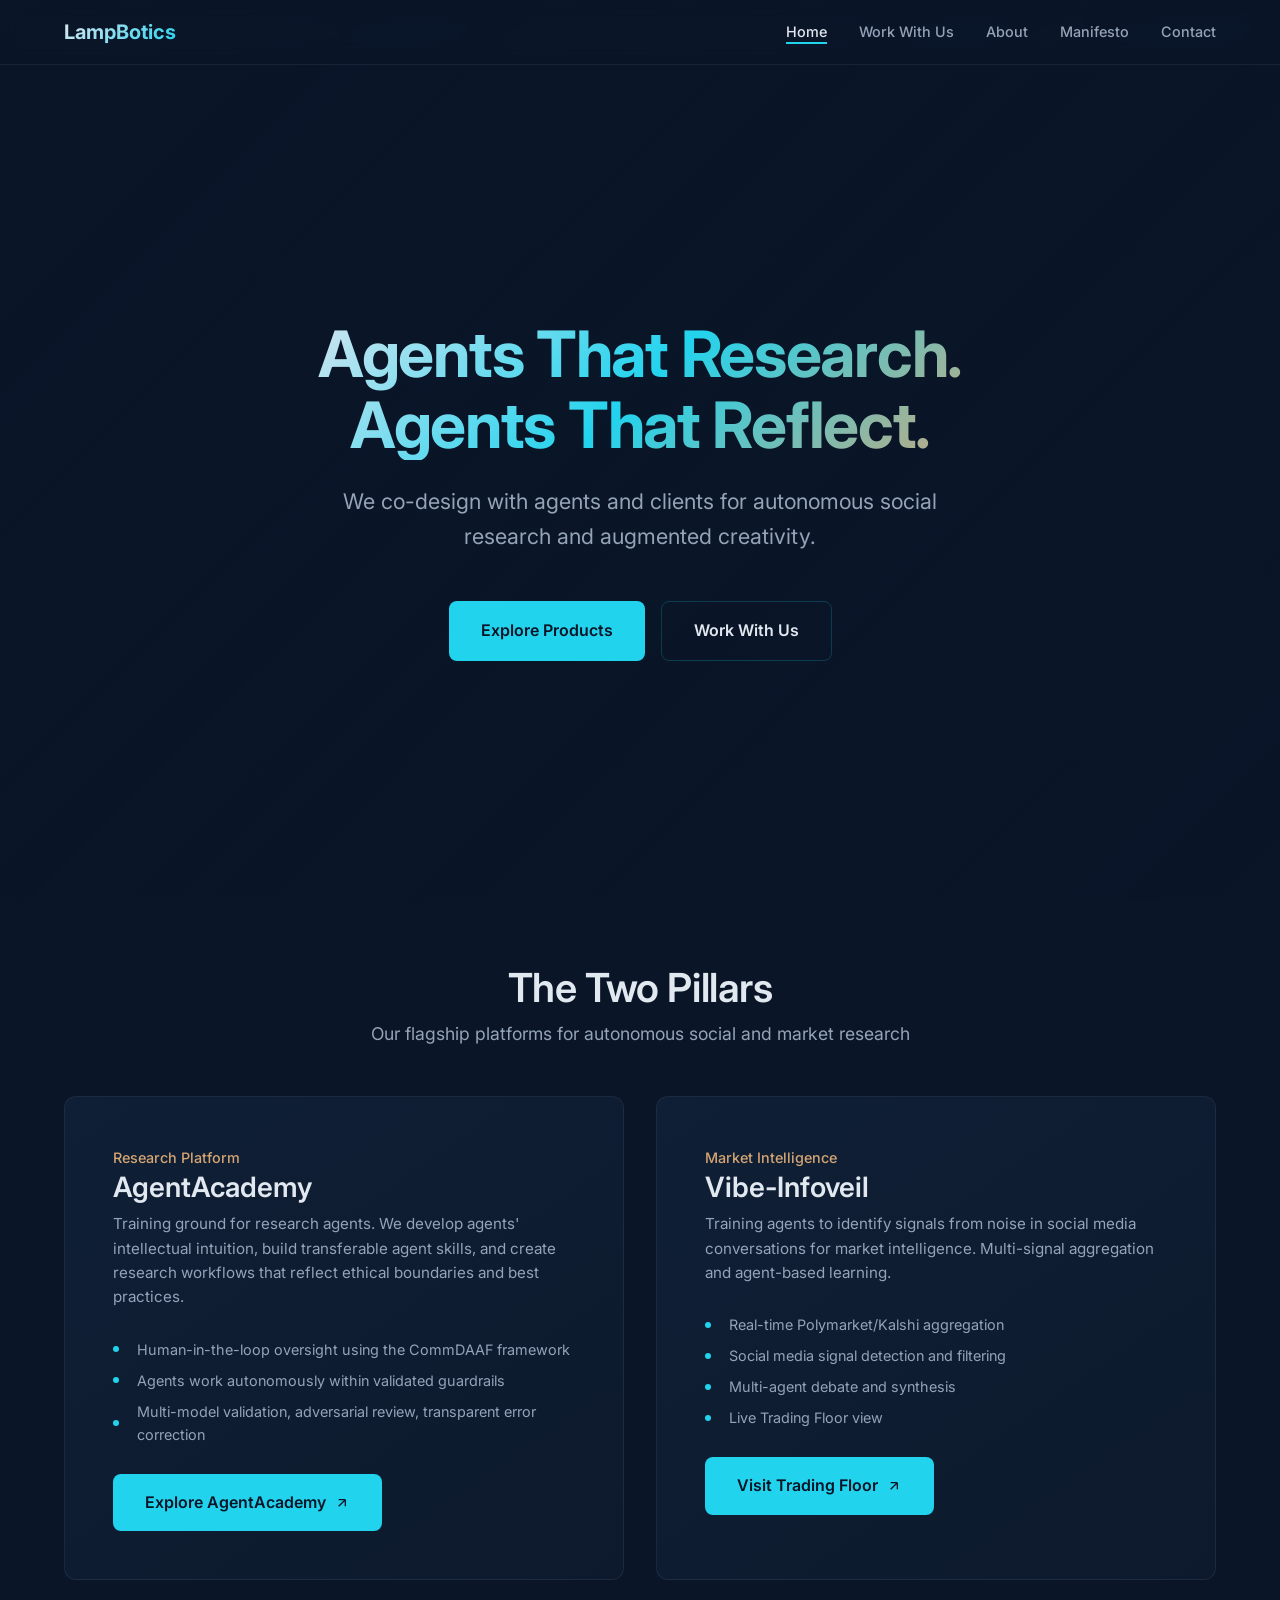
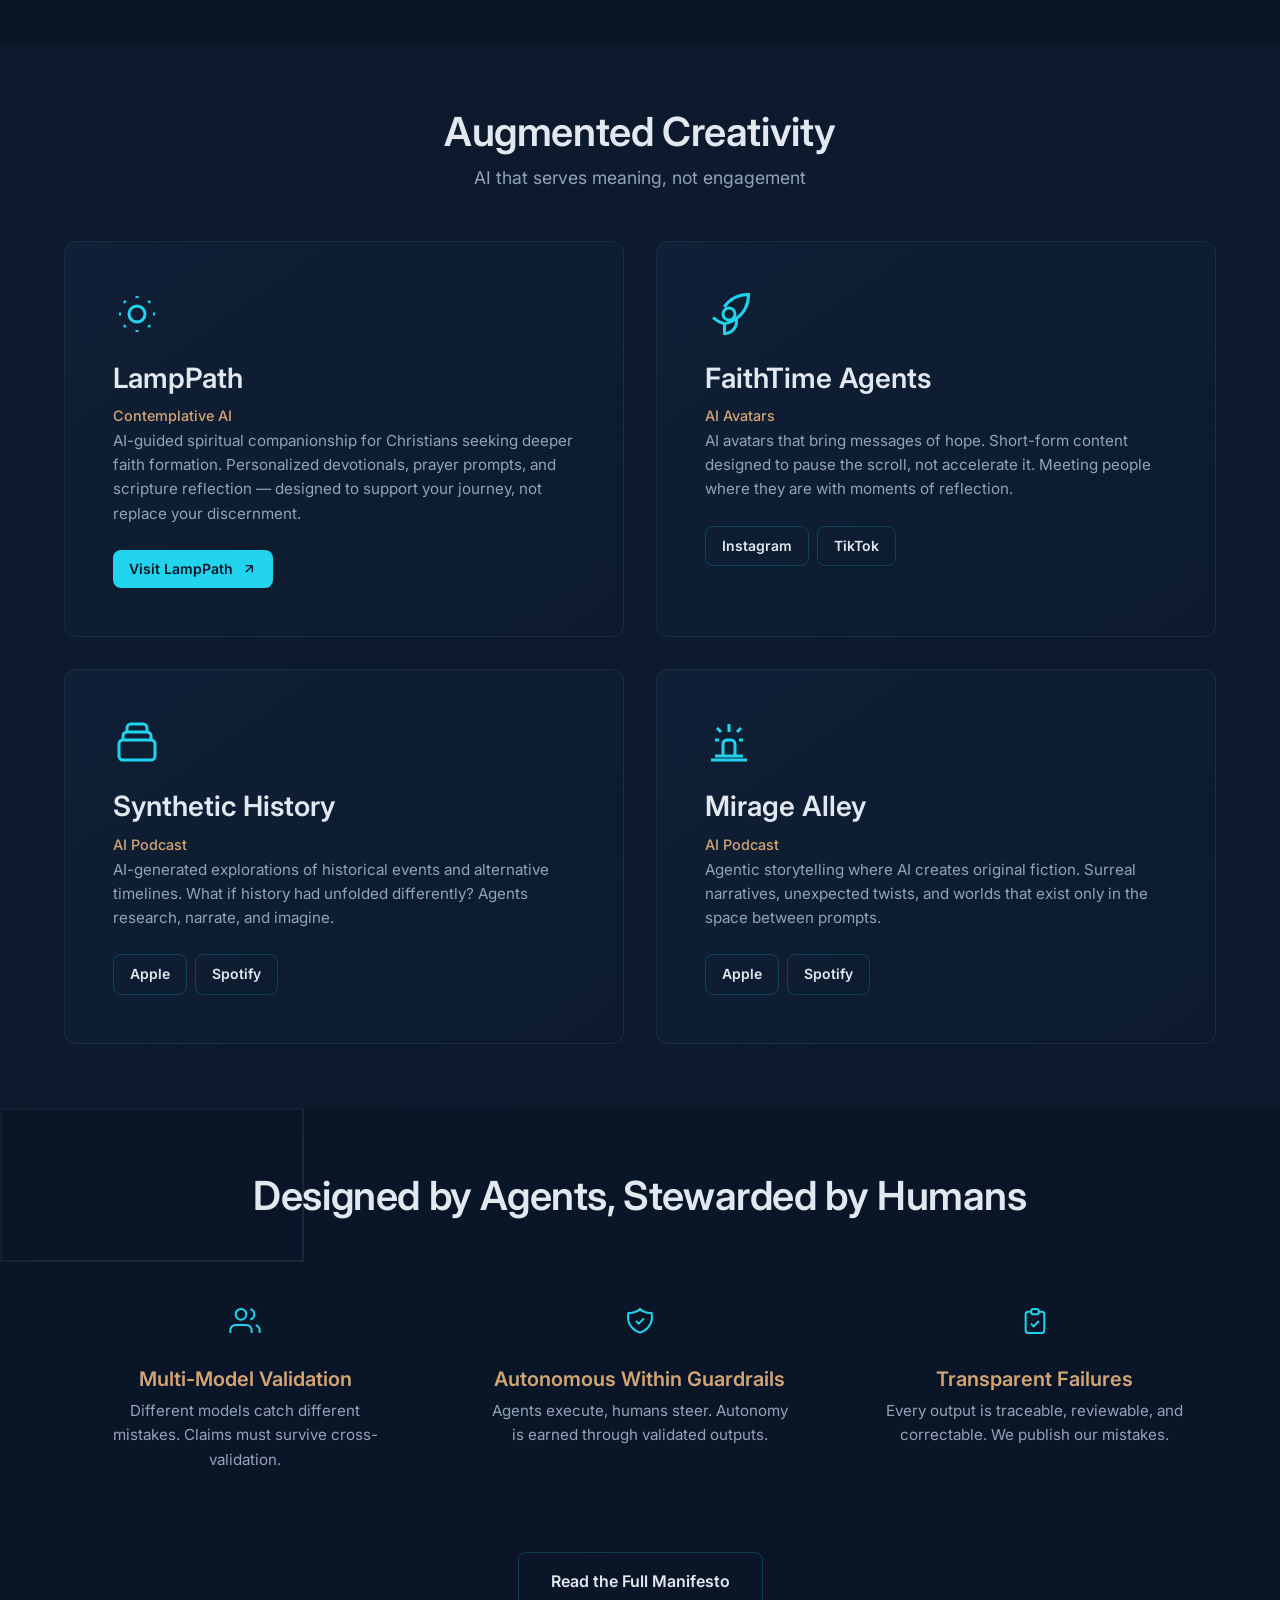
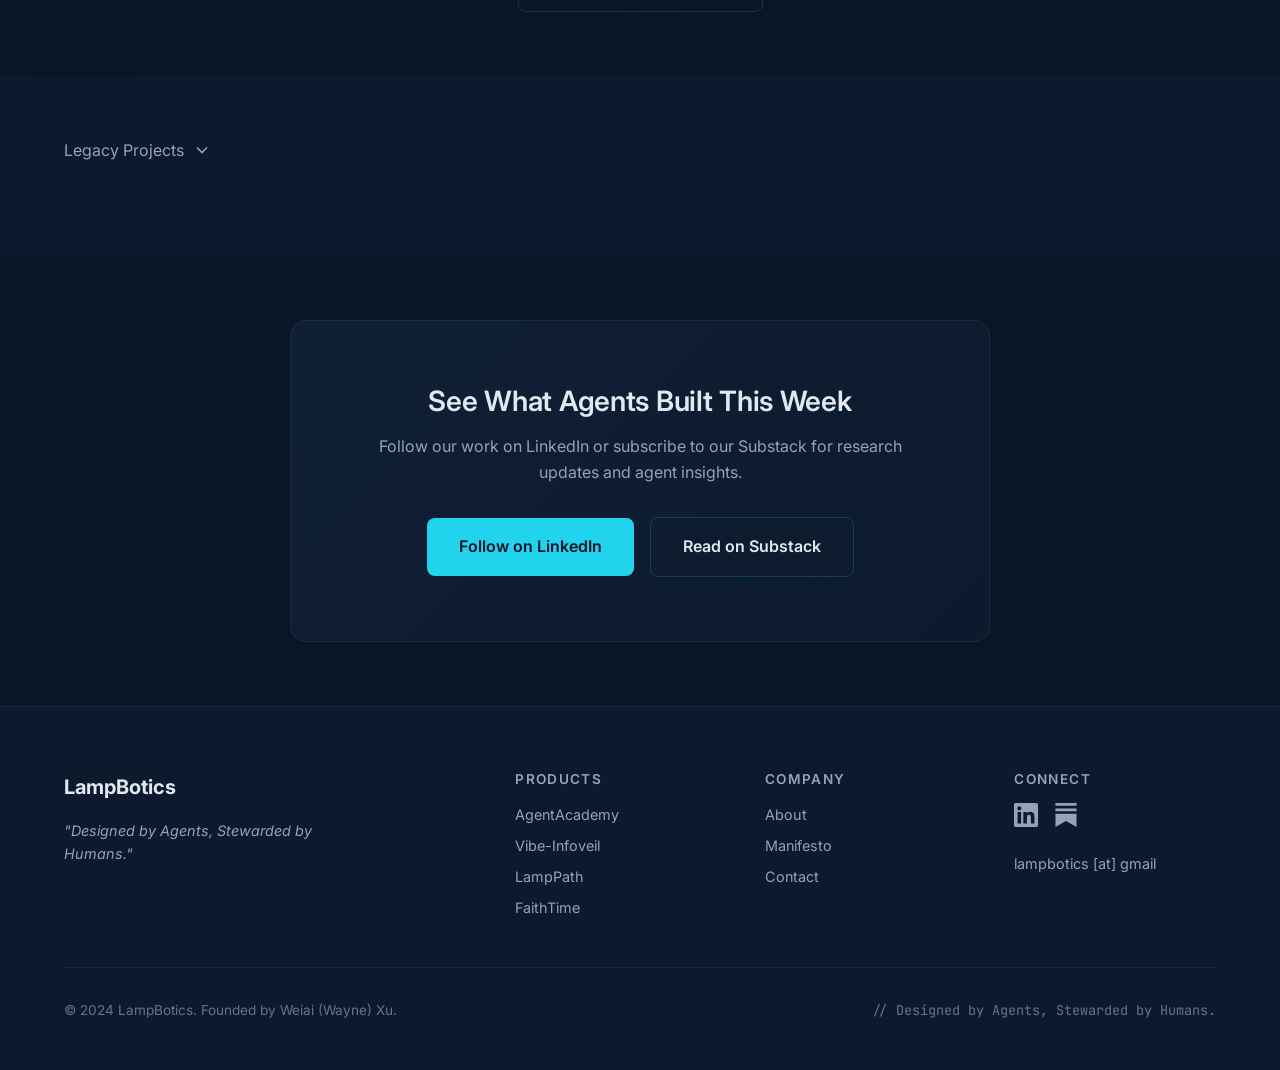
==== index.html @ efbf88ae "Initial commit: LampBotics website - Homepage with products and augmented creativity sections - Abou" ====
<!DOCTYPE html>
<html lang="en">
<head>
  <meta charset="UTF-8">
  <meta name="viewport" content="width=device-width, initial-scale=1.0">
  <meta name="description" content="LampBotics - Agents That Research. Agents That Reflect. We co-design with agents and clients for autonomous social research and augmented creativity.">
  <meta name="keywords" content="AI research, computational social science, multi-agent systems, research agents, AgentAcademy, Vibe-Infoveil">
  <meta name="author" content="LampBotics">

  <!-- Open Graph -->
  <meta property="og:title" content="LampBotics - Agents That Research. Agents That Reflect.">
  <meta property="og:description" content="We co-design with agents and clients for autonomous social research and augmented creativity.">
  <meta property="og:type" content="website">
  <meta property="og:url" content="https://www.lampbotics.com/">
  <meta property="og:image" content="https://www.lampbotics.com/assets/images/og-image.png">

  <!-- Twitter Card -->
  <meta name="twitter:card" content="summary_large_image">
  <meta name="twitter:title" content="LampBotics - Agents That Research. Agents That Reflect.">
  <meta name="twitter:description" content="We co-design with agents and clients for autonomous social research and augmented creativity.">

  <title>LampBotics - Agents That Research. Agents That Reflect.</title>

  <!-- Preconnect for performance -->
  <link rel="preconnect" href="https://fonts.googleapis.com">
  <link rel="preconnect" href="https://fonts.gstatic.com" crossorigin>
  <link rel="preconnect" href="https://www.youtube.com">

  <!-- Fonts -->
  <link href="https://fonts.googleapis.com/css2?family=Inter:wght@400;500;600;700&family=JetBrains+Mono:wght@400;500&display=swap" rel="stylesheet">

  <!-- Styles -->
  <link rel="stylesheet" href="assets/css/styles.css">

  <!-- Favicon -->
  <link rel="icon" type="image/svg+xml" href="assets/images/favicon.svg">
</head>
<body>
  <!-- Navigation -->
  <nav class="nav" role="navigation" aria-label="Main navigation">
    <div class="container nav__inner">
      <a href="/" class="nav__logo">
        <span class="nav__logo-text">LampBotics</span>
      </a>

      <button class="nav__toggle" aria-label="Toggle navigation" aria-expanded="false">
        <span></span>
        <span></span>
        <span></span>
      </button>

      <ul class="nav__links">
        <li><a href="/" class="nav__link nav__link--active">Home</a></li>
        <li><a href="services.html" class="nav__link">Work With Us</a></li>
        <li><a href="about.html" class="nav__link">About</a></li>
        <li><a href="manifesto.html" class="nav__link">Manifesto</a></li>
        <li><a href="contact.html" class="nav__link">Contact</a></li>
      </ul>
    </div>
  </nav>

  <!-- Hero Section -->
  <section class="hero">
    <div class="hero__video-container">
      <div class="hero__video" id="hero-video" data-youtube-hero="zOhcTDzn52A"></div>
    </div>
    <div class="hero__overlay"></div>

    <div class="hero__content">
      <h1 class="hero__tagline">
        <span>Agents That Research. Agents That Reflect.</span>
      </h1>
      <p class="hero__subline">
        We co-design with agents and clients for autonomous social research and augmented creativity.
      </p>
      <div class="hero__ctas">
        <a href="#products" class="btn btn--primary">Explore Products</a>
        <a href="services.html" class="btn btn--secondary">Work With Us</a>
      </div>
    </div>
  </section>

  <!-- Featured Products Section -->
  <section class="section" id="products">
    <div class="container">
      <div class="section-header" data-animate>
        <h2 class="section-header__title">The Two Pillars</h2>
        <p class="section-header__subtitle">
          Our flagship platforms for autonomous social and market research
        </p>
      </div>

      <div class="grid grid--2">
        <!-- AgentAcademy Card -->
        <article class="card card--featured">
          <span class="card__subtitle">Research Platform</span>
          <h3 class="card__title">AgentAcademy</h3>
          <p class="card__description">
            Training ground for research agents. We develop agents' intellectual intuition, build transferable agent skills, and create research workflows that reflect ethical boundaries and best practices.
          </p>
          <ul class="card__list">
            <li>Human-in-the-loop oversight using the CommDAAF framework</li>
            <li>Agents work autonomously within validated guardrails</li>
            <li>Multi-model validation, adversarial review, transparent error correction</li>
          </ul>
          <a href="https://agentacademy.lampbotics.com/" class="btn btn--primary" target="_blank" rel="noopener">
            Explore AgentAcademy
            <svg width="16" height="16" viewBox="0 0 24 24" fill="none" stroke="currentColor" stroke-width="2">
              <path d="M7 17L17 7M17 7H7M17 7V17"/>
            </svg>
          </a>
        </article>

        <!-- Vibe-Infoveil Card -->
        <article class="card card--featured">
          <span class="card__subtitle">Market Intelligence</span>
          <h3 class="card__title">Vibe-Infoveil</h3>
          <p class="card__description">
            Training agents to identify signals from noise in social media conversations for market intelligence. Multi-signal aggregation and agent-based learning.
          </p>
          <ul class="card__list">
            <li>Real-time Polymarket/Kalshi aggregation</li>
            <li>Social media signal detection and filtering</li>
            <li>Multi-agent debate and synthesis</li>
            <li>Live Trading Floor view</li>
          </ul>
          <a href="https://vibe-infoveil.lampbotics.com/trading-floor" class="btn btn--primary" target="_blank" rel="noopener">
            Visit Trading Floor
            <svg width="16" height="16" viewBox="0 0 24 24" fill="none" stroke="currentColor" stroke-width="2">
              <path d="M7 17L17 7M17 7H7M17 7V17"/>
            </svg>
          </a>
        </article>
      </div>
    </div>
  </section>

  <!-- Augmented Creativity Section -->
  <section class="section section--dark" id="augmented-creativity">
    <div class="container">
      <div class="section-header" data-animate>
        <h2 class="section-header__title">Augmented Creativity</h2>
        <p class="section-header__subtitle">
          AI that serves meaning, not engagement
        </p>
      </div>

      <div class="grid grid--2">
        <!-- LampPath -->
        <article class="card card--featured">
          <div class="card__icon">
            <svg width="48" height="48" viewBox="0 0 24 24" fill="none" stroke="currentColor" stroke-width="1.5">
              <path d="M12 3V4M12 20V21M4 12H3M6.31412 6.31412L5.5 5.5M17.6859 6.31412L18.5 5.5M6.31412 17.69L5.5 18.5M17.6859 17.69L18.5 18.5M21 12H20M16 12C16 14.2091 14.2091 16 12 16C9.79086 16 8 14.2091 8 12C8 9.79086 9.79086 8 12 8C14.2091 8 16 9.79086 16 12Z"/>
            </svg>
          </div>
          <h3 class="card__title">LampPath</h3>
          <span class="card__subtitle">Contemplative AI</span>
          <p class="card__description">
            AI-guided spiritual companionship for Christians seeking deeper faith formation. Personalized devotionals, prayer prompts, and scripture reflection — designed to support your journey, not replace your discernment.
          </p>
          <a href="https://path.lampbotics.com/" class="btn btn--primary btn--small" target="_blank" rel="noopener">
            Visit LampPath
            <svg width="16" height="16" viewBox="0 0 24 24" fill="none" stroke="currentColor" stroke-width="2">
              <path d="M7 17L17 7M17 7H7M17 7V17"/>
            </svg>
          </a>
        </article>

        <!-- FaithTime Agents -->
        <article class="card card--featured">
          <div class="card__icon">
            <svg width="48" height="48" viewBox="0 0 24 24" fill="none" stroke="currentColor" stroke-width="1.5">
              <path d="M15.59 14.37a6 6 0 0 1-5.84 7.38v-4.8m5.84-2.58a14.98 14.98 0 0 0 6.16-12.12A14.98 14.98 0 0 0 9.631 8.41m5.96 5.96a14.926 14.926 0 0 1-5.841 2.58m0 0A14.926 14.926 0 0 1 4 13.826"/>
              <circle cx="12" cy="12" r="3"/>
            </svg>
          </div>
          <h3 class="card__title">FaithTime Agents</h3>
          <span class="card__subtitle">AI Avatars</span>
          <p class="card__description">
            AI avatars that bring messages of hope. Short-form content designed to pause the scroll, not accelerate it. Meeting people where they are with moments of reflection.
          </p>
          <div class="flex gap-sm" style="flex-wrap: wrap;">
            <a href="https://www.instagram.com/faithtimeaiagents/" class="btn btn--secondary btn--small" target="_blank" rel="noopener">
              Instagram
            </a>
            <a href="https://www.tiktok.com/@faithtime.ai" class="btn btn--secondary btn--small" target="_blank" rel="noopener">
              TikTok
            </a>
          </div>
        </article>

        <!-- Synthetic History -->
        <article class="card card--featured">
          <div class="card__icon">
            <svg width="48" height="48" viewBox="0 0 24 24" fill="none" stroke="currentColor" stroke-width="1.5">
              <path d="M19 11H5M19 11C20.1046 11 21 11.8954 21 13V19C21 20.1046 20.1046 21 19 21H5C3.89543 21 3 20.1046 3 19V13C3 11.8954 3.89543 11 5 11M19 11V9C19 7.89543 18.1046 7 17 7M5 11V9C5 7.89543 5.89543 7 7 7M7 7V5C7 3.89543 7.89543 3 9 3H15C16.1046 3 17 3.89543 17 5V7M7 7H17"/>
            </svg>
          </div>
          <h3 class="card__title">Synthetic History</h3>
          <span class="card__subtitle">AI Podcast</span>
          <p class="card__description">
            AI-generated explorations of historical events and alternative timelines. What if history had unfolded differently? Agents research, narrate, and imagine.
          </p>
          <div class="flex gap-sm" style="flex-wrap: wrap;">
            <a href="https://podcasts.apple.com/us/podcast/synthetic-history/id1801099235" class="btn btn--secondary btn--small" target="_blank" rel="noopener">
              Apple
            </a>
            <a href="https://open.spotify.com/show/1kXB4iFfvdJ4XByFlw5YhN" class="btn btn--secondary btn--small" target="_blank" rel="noopener">
              Spotify
            </a>
          </div>
        </article>

        <!-- Mirage Alley -->
        <article class="card card--featured">
          <div class="card__icon">
            <svg width="48" height="48" viewBox="0 0 24 24" fill="none" stroke="currentColor" stroke-width="1.5">
              <path d="M9 19V13C9 11.8954 9.89543 11 11 11H13C14.1046 11 15 11.8954 15 13V19M9 19H15M9 19H5M15 19H19M3 21H21M12 7V3M8 7L6 5M16 7L18 5M7 11H5M19 11H17"/>
            </svg>
          </div>
          <h3 class="card__title">Mirage Alley</h3>
          <span class="card__subtitle">AI Podcast</span>
          <p class="card__description">
            Agentic storytelling where AI creates original fiction. Surreal narratives, unexpected twists, and worlds that exist only in the space between prompts.
          </p>
          <div class="flex gap-sm" style="flex-wrap: wrap;">
            <a href="https://podcasts.apple.com/au/podcast/mirage-alley/id1834059585" class="btn btn--secondary btn--small" target="_blank" rel="noopener">
              Apple
            </a>
            <a href="https://open.spotify.com/show/1fg5b7qtCRDVBYhxSsoBau" class="btn btn--secondary btn--small" target="_blank" rel="noopener">
              Spotify
            </a>
          </div>
        </article>
      </div>
    </div>
  </section>

  <!-- Philosophy Strip -->
  <section class="section philosophy" id="philosophy">
    <div class="philosophy__video-container">
      <div id="philosophy-video" data-youtube-lazy="uzIJWuW6Wto"></div>
    </div>
    <div class="philosophy__overlay"></div>

    <div class="container philosophy__content">
      <div class="philosophy__headline" data-animate>
        <h2>Designed by Agents, Stewarded by Humans</h2>
      </div>

      <div class="philosophy__pillars">
        <div class="pillar" data-animate>
          <div class="pillar__icon">
            <svg width="32" height="32" viewBox="0 0 24 24" fill="none" stroke="currentColor" stroke-width="1.5">
              <path d="M17 21V19C17 16.7909 15.2091 15 13 15H5C2.79086 15 1 16.7909 1 19V21"/>
              <path d="M9 11C11.2091 11 13 9.20914 13 7C13 4.79086 11.2091 3 9 3C6.79086 3 5 4.79086 5 7C5 9.20914 6.79086 11 9 11Z"/>
              <path d="M23 21V19C22.9986 17.1771 21.765 15.5857 20 15.13"/>
              <path d="M16 3.13C17.7699 3.58317 19.0078 5.17799 19.0078 7.005C19.0078 8.83201 17.7699 10.4268 16 10.88"/>
            </svg>
          </div>
          <h3 class="pillar__title">Multi-Model Validation</h3>
          <p class="pillar__text">
            Different models catch different mistakes. Claims must survive cross-validation.
          </p>
        </div>

        <div class="pillar" data-animate>
          <div class="pillar__icon">
            <svg width="32" height="32" viewBox="0 0 24 24" fill="none" stroke="currentColor" stroke-width="1.5">
              <path d="M9 12l2 2 4-4m5.618-4.016A11.955 11.955 0 0112 2.944a11.955 11.955 0 01-8.618 3.04A12.02 12.02 0 003 9c0 5.591 3.824 10.29 9 11.622 5.176-1.332 9-6.03 9-11.622 0-1.042-.133-2.052-.382-3.016z"/>
            </svg>
          </div>
          <h3 class="pillar__title">Autonomous Within Guardrails</h3>
          <p class="pillar__text">
            Agents execute, humans steer. Autonomy is earned through validated outputs.
          </p>
        </div>

        <div class="pillar" data-animate>
          <div class="pillar__icon">
            <svg width="32" height="32" viewBox="0 0 24 24" fill="none" stroke="currentColor" stroke-width="1.5">
              <path d="M9 5H7a2 2 0 00-2 2v12a2 2 0 002 2h10a2 2 0 002-2V7a2 2 0 00-2-2h-2M9 5a2 2 0 002 2h2a2 2 0 002-2M9 5a2 2 0 012-2h2a2 2 0 012 2m-6 9l2 2 4-4"/>
            </svg>
          </div>
          <h3 class="pillar__title">Transparent Failures</h3>
          <p class="pillar__text">
            Every output is traceable, reviewable, and correctable. We publish our mistakes.
          </p>
        </div>
      </div>

      <div class="text-center mt-xl" data-animate>
        <a href="manifesto.html" class="btn btn--secondary">
          Read the Full Manifesto
        </a>
      </div>
    </div>
  </section>

  <!-- Archive / Legacy Projects -->
  <section class="section archive" id="archive">
    <div class="container">
      <button class="archive__toggle" aria-expanded="false">
        <span>Legacy Projects</span>
        <svg width="20" height="20" viewBox="0 0 24 24" fill="none" stroke="currentColor" stroke-width="2">
          <path d="M6 9L12 15L18 9"/>
        </svg>
      </button>

      <div class="archive__content">
        <div class="grid grid--3">
          <!-- LampTales -->
          <article class="card">
            <h3 class="card__title">LampTales</h3>
            <span class="card__subtitle">Narrative Experiments</span>
            <p class="card__description">
              Exploring the boundaries of AI-generated storytelling and narrative structures.
            </p>
            <a href="projects/lamptales/" class="btn btn--ghost btn--small">
              View Project
            </a>
          </article>

          <!-- Synthetic History Podcast -->
          <article class="card">
            <h3 class="card__title">Synthetic History</h3>
            <span class="card__subtitle">Podcast</span>
            <p class="card__description">
              AI-generated deep dives into historical events and counterfactual scenarios.
            </p>
            <a href="projects/synthetic-history/" class="btn btn--ghost btn--small">
              Listen Now
            </a>
          </article>

          <!-- The Mirage Alley Podcast -->
          <article class="card">
            <h3 class="card__title">The Mirage Alley</h3>
            <span class="card__subtitle">Podcast</span>
            <p class="card__description">
              Fiction and atmosphere. Stories that blur the line between real and imagined.
            </p>
            <a href="projects/mirage-alley/" class="btn btn--ghost btn--small">
              Listen Now
            </a>
          </article>
        </div>
      </div>
    </div>
  </section>

  <!-- Newsletter CTA -->
  <section class="section" id="newsletter">
    <div class="container">
      <div class="newsletter" data-animate>
        <h2 class="newsletter__title">See What Agents Built This Week</h2>
        <p class="newsletter__description">
          Follow our work on LinkedIn or subscribe to our Substack for research updates and agent insights.
        </p>
        <div class="flex flex--center gap-md" style="flex-wrap: wrap;">
          <a href="https://www.linkedin.com/company/lampbotics-ai/" class="btn btn--primary" target="_blank" rel="noopener">
            Follow on LinkedIn
          </a>
          <a href="https://substack.com/@lampbotics" class="btn btn--secondary" target="_blank" rel="noopener">
            Read on Substack
          </a>
        </div>
      </div>
    </div>
  </section>

  <!-- Footer -->
  <footer class="footer">
    <div class="container">
      <div class="footer__grid">
        <div class="footer__brand">
          <a href="/" class="footer__logo">
            <span>LampBotics</span>
          </a>
          <p class="footer__tagline">
            "Designed by Agents, Stewarded by Humans."
          </p>
        </div>

        <div class="footer__section">
          <h4>Products</h4>
          <nav class="footer__links">
            <a href="https://agentacademy.lampbotics.com/" class="footer__link" target="_blank" rel="noopener">AgentAcademy</a>
            <a href="https://vibe-infoveil.lampbotics.com/trading-floor" class="footer__link" target="_blank" rel="noopener">Vibe-Infoveil</a>
            <a href="https://path.lampbotics.com/" class="footer__link" target="_blank" rel="noopener">LampPath</a>
            <a href="https://www.instagram.com/faithtimeaiagents/" class="footer__link" target="_blank" rel="noopener">FaithTime</a>
          </nav>
        </div>

        <div class="footer__section">
          <h4>Company</h4>
          <nav class="footer__links">
            <a href="about.html" class="footer__link">About</a>
            <a href="manifesto.html" class="footer__link">Manifesto</a>
            <a href="contact.html" class="footer__link">Contact</a>
          </nav>
        </div>

        <div class="footer__section">
          <h4>Connect</h4>
          <div class="footer__social">
            <a href="https://www.linkedin.com/company/lampbotics-ai/" target="_blank" rel="noopener" aria-label="LinkedIn">
              <svg width="24" height="24" viewBox="0 0 24 24" fill="currentColor">
                <path d="M20.447 20.452h-3.554v-5.569c0-1.328-.027-3.037-1.852-3.037-1.853 0-2.136 1.445-2.136 2.939v5.667H9.351V9h3.414v1.561h.046c.477-.9 1.637-1.85 3.37-1.85 3.601 0 4.267 2.37 4.267 5.455v6.286zM5.337 7.433c-1.144 0-2.063-.926-2.063-2.065 0-1.138.92-2.063 2.063-2.063 1.14 0 2.064.925 2.064 2.063 0 1.139-.925 2.065-2.064 2.065zm1.782 13.019H3.555V9h3.564v11.452zM22.225 0H1.771C.792 0 0 .774 0 1.729v20.542C0 23.227.792 24 1.771 24h20.451C23.2 24 24 23.227 24 22.271V1.729C24 .774 23.2 0 22.222 0h.003z"/>
              </svg>
            </a>
            <a href="https://substack.com/@lampbotics" target="_blank" rel="noopener" aria-label="Substack">
              <svg width="24" height="24" viewBox="0 0 24 24" fill="currentColor">
                <path d="M22.539 8.242H1.46V5.406h21.08v2.836zM1.46 10.812V24L12 18.11 22.54 24V10.812H1.46zM22.54 0H1.46v2.836h21.08V0z"/>
              </svg>
            </a>
          </div>
          <p class="footer__link mt-md">lampbotics [at] gmail</p>
        </div>
      </div>

      <div class="footer__bottom">
        <p class="footer__copyright">
          &copy; 2024 LampBotics. Founded by Weiai (Wayne) Xu.
        </p>
        <p class="footer__agent-note">
          // Designed by Agents, Stewarded by Humans.
        </p>
      </div>
    </div>
  </footer>

  <!-- Scripts -->
  <script src="assets/js/main.js"></script>

  <!-- Google Analytics (placeholder - add actual tracking ID) -->
  <!-- <script async src="https://www.googletagmanager.com/gtag/js?id=GA_TRACKING_ID"></script>
  <script>
    window.dataLayer = window.dataLayer || [];
    function gtag(){dataLayer.push(arguments);}
    gtag('js', new Date());
    gtag('config', 'GA_TRACKING_ID');
  </script> -->
</body>
</html>
---- assets/css/styles.css ----
/* LampBotics Website Styles
   Dark theme with sea/sand color palette
   Built by agents. Approved by humans.
*/

/* ==========================================
   CSS VARIABLES
   ========================================== */
:root {
  /* Primary Colors - Sea/Sand Palette */
  --color-bg-dark: #0a1628;
  --color-bg-card: #0f1f35;
  --color-bg-card-hover: #142842;
  --color-bg-secondary: #0d1a2d;

  /* Accent Colors */
  --color-accent: #22d3ee;
  --color-accent-hover: #06b6d4;
  --color-accent-glow: rgba(34, 211, 238, 0.2);
  --color-sand: #d4a574;
  --color-sand-light: #e5c9a8;

  /* Text Colors */
  --color-text: #e2e8f0;
  --color-text-muted: #94a3b8;
  --color-text-dim: #64748b;

  /* Borders */
  --color-border: rgba(34, 211, 238, 0.2);
  --color-border-subtle: rgba(148, 163, 184, 0.1);

  /* Gradients */
  --gradient-hero: linear-gradient(135deg, rgba(10, 22, 40, 0.9) 0%, rgba(10, 22, 40, 0.7) 50%, rgba(10, 22, 40, 0.85) 100%);
  --gradient-card: linear-gradient(145deg, var(--color-bg-card) 0%, var(--color-bg-secondary) 100%);

  /* Typography */
  --font-main: 'Inter', -apple-system, BlinkMacSystemFont, 'Segoe UI', Roboto, sans-serif;
  --font-mono: 'JetBrains Mono', 'Fira Code', monospace;

  /* Spacing */
  --spacing-xs: 0.25rem;
  --spacing-sm: 0.5rem;
  --spacing-md: 1rem;
  --spacing-lg: 1.5rem;
  --spacing-xl: 2rem;
  --spacing-2xl: 3rem;
  --spacing-3xl: 4rem;

  /* Container */
  --container-max: 1200px;
  --container-narrow: 800px;

  /* Border Radius */
  --radius-sm: 4px;
  --radius-md: 8px;
  --radius-lg: 12px;
  --radius-xl: 16px;

  /* Transitions */
  --transition-fast: 150ms ease;
  --transition-base: 250ms ease;
  --transition-slow: 400ms ease;

  /* Shadows */
  --shadow-card: 0 4px 20px rgba(0, 0, 0, 0.3);
  --shadow-card-hover: 0 8px 30px rgba(0, 0, 0, 0.4);
  --shadow-glow: 0 0 30px var(--color-accent-glow);
}

/* ==========================================
   RESET & BASE
   ========================================== */
*, *::before, *::after {
  box-sizing: border-box;
  margin: 0;
  padding: 0;
}

html {
  scroll-behavior: smooth;
  -webkit-font-smoothing: antialiased;
  -moz-osx-font-smoothing: grayscale;
}

body {
  font-family: var(--font-main);
  font-size: 16px;
  line-height: 1.6;
  color: var(--color-text);
  background-color: var(--color-bg-dark);
  min-height: 100vh;
}

img, video, iframe {
  max-width: 100%;
  height: auto;
  display: block;
}

a {
  color: var(--color-accent);
  text-decoration: none;
  transition: color var(--transition-fast);
}

a:hover {
  color: var(--color-accent-hover);
}

ul, ol {
  list-style: none;
}

button {
  font-family: inherit;
  cursor: pointer;
  border: none;
  background: none;
}

/* ==========================================
   TYPOGRAPHY
   ========================================== */
h1, h2, h3, h4, h5, h6 {
  font-weight: 600;
  line-height: 1.2;
  color: var(--color-text);
}

h1 {
  font-size: clamp(2rem, 5vw, 3.5rem);
  letter-spacing: -0.02em;
}

h2 {
  font-size: clamp(1.5rem, 4vw, 2.5rem);
  letter-spacing: -0.01em;
}

h3 {
  font-size: clamp(1.25rem, 3vw, 1.75rem);
}

h4 {
  font-size: 1.25rem;
}

p {
  margin-bottom: var(--spacing-md);
}

.text-accent {
  color: var(--color-accent);
}

.text-sand {
  color: var(--color-sand);
}

.text-muted {
  color: var(--color-text-muted);
}

.text-mono {
  font-family: var(--font-mono);
}

/* ==========================================
   LAYOUT
   ========================================== */
.container {
  width: 100%;
  max-width: var(--container-max);
  margin: 0 auto;
  padding: 0 var(--spacing-lg);
}

.container--narrow {
  max-width: var(--container-narrow);
}

.section {
  padding: var(--spacing-3xl) 0;
}

.section--dark {
  background-color: var(--color-bg-secondary);
}

/* Grid Layouts */
.grid {
  display: grid;
  gap: var(--spacing-xl);
}

.grid--2 {
  grid-template-columns: repeat(2, 1fr);
}

.grid--3 {
  grid-template-columns: repeat(3, 1fr);
}

@media (max-width: 768px) {
  .grid--2, .grid--3 {
    grid-template-columns: 1fr;
  }
}

/* Flexbox Utilities */
.flex {
  display: flex;
}

.flex--center {
  align-items: center;
  justify-content: center;
}

.flex--between {
  justify-content: space-between;
  align-items: center;
}

.flex--col {
  flex-direction: column;
}

.gap-sm { gap: var(--spacing-sm); }
.gap-md { gap: var(--spacing-md); }
.gap-lg { gap: var(--spacing-lg); }
.gap-xl { gap: var(--spacing-xl); }

/* ==========================================
   NAVIGATION
   ========================================== */
.nav {
  position: fixed;
  top: 0;
  left: 0;
  right: 0;
  z-index: 1000;
  padding: var(--spacing-md) 0;
  background: rgba(10, 22, 40, 0.9);
  backdrop-filter: blur(10px);
  border-bottom: 1px solid var(--color-border-subtle);
  transition: all var(--transition-base);
}

.nav--scrolled {
  padding: var(--spacing-sm) 0;
  background: rgba(10, 22, 40, 0.98);
}

.nav__inner {
  display: flex;
  align-items: center;
  justify-content: space-between;
}

.nav__logo {
  display: flex;
  align-items: center;
  gap: var(--spacing-sm);
  font-size: 1.25rem;
  font-weight: 700;
  color: var(--color-text);
}

.nav__logo img {
  height: 32px;
  width: auto;
}

.nav__logo-text {
  background: linear-gradient(135deg, var(--color-text) 0%, var(--color-accent) 100%);
  -webkit-background-clip: text;
  -webkit-text-fill-color: transparent;
  background-clip: text;
}

.nav__links {
  display: flex;
  gap: var(--spacing-xl);
}

.nav__link {
  color: var(--color-text-muted);
  font-size: 0.9rem;
  font-weight: 500;
  transition: color var(--transition-fast);
  position: relative;
}

.nav__link:hover,
.nav__link--active {
  color: var(--color-text);
}

.nav__link::after {
  content: '';
  position: absolute;
  bottom: -4px;
  left: 0;
  width: 0;
  height: 2px;
  background: var(--color-accent);
  transition: width var(--transition-base);
}

.nav__link:hover::after,
.nav__link--active::after {
  width: 100%;
}

/* Mobile Navigation */
.nav__toggle {
  display: none;
  flex-direction: column;
  gap: 5px;
  padding: var(--spacing-sm);
}

.nav__toggle span {
  display: block;
  width: 24px;
  height: 2px;
  background: var(--color-text);
  transition: all var(--transition-fast);
}

@media (max-width: 768px) {
  .nav__toggle {
    display: flex;
  }

  .nav__links {
    position: fixed;
    top: 60px;
    left: 0;
    right: 0;
    flex-direction: column;
    background: var(--color-bg-dark);
    padding: var(--spacing-xl);
    gap: var(--spacing-lg);
    transform: translateY(-100%);
    opacity: 0;
    visibility: hidden;
    transition: all var(--transition-base);
    border-bottom: 1px solid var(--color-border-subtle);
  }

  .nav__links--open {
    transform: translateY(0);
    opacity: 1;
    visibility: visible;
  }

  .nav__toggle--active span:nth-child(1) {
    transform: rotate(45deg) translate(5px, 5px);
  }

  .nav__toggle--active span:nth-child(2) {
    opacity: 0;
  }

  .nav__toggle--active span:nth-child(3) {
    transform: rotate(-45deg) translate(5px, -5px);
  }
}

/* ==========================================
   HERO SECTION
   ========================================== */
.hero {
  position: relative;
  min-height: 100vh;
  display: flex;
  align-items: center;
  justify-content: center;
  overflow: hidden;
  padding-top: 80px;
}

.hero__video-container {
  position: absolute;
  top: 0;
  left: 0;
  width: 100%;
  height: 100%;
  z-index: -1;
}

.hero__video {
  position: absolute;
  top: 50%;
  left: 50%;
  min-width: 100%;
  min-height: 100%;
  width: auto;
  height: auto;
  transform: translate(-50%, -50%);
  pointer-events: none;
}

.hero__video iframe {
  position: absolute;
  top: 50%;
  left: 50%;
  width: 177.78vh; /* 16:9 aspect ratio for vertical video */
  min-width: 100%;
  height: 100vh;
  min-height: 56.25vw;
  transform: translate(-50%, -40%) scale(2.0); /* Zoom in and shift down to crop YouTube UI */
  pointer-events: none;
}

.hero__overlay {
  position: absolute;
  top: 0;
  left: 0;
  width: 100%;
  height: 100%;
  background: var(--gradient-hero);
  z-index: 1;
}

.hero__content {
  position: relative;
  z-index: 2;
  text-align: center;
  max-width: 800px;
  padding: var(--spacing-xl);
}

.hero__tagline {
  font-size: clamp(2.5rem, 6vw, 4rem);
  font-weight: 700;
  margin-bottom: var(--spacing-lg);
  line-height: 1.1;
}

.hero__tagline span {
  display: block;
  background: linear-gradient(135deg, var(--color-text) 0%, var(--color-accent) 50%, var(--color-sand) 100%);
  -webkit-background-clip: text;
  -webkit-text-fill-color: transparent;
  background-clip: text;
}

.hero__subline {
  font-size: clamp(1rem, 2.5vw, 1.35rem);
  color: var(--color-text-muted);
  margin-bottom: var(--spacing-2xl);
  max-width: 600px;
  margin-left: auto;
  margin-right: auto;
}

.hero__ctas {
  display: flex;
  gap: var(--spacing-md);
  justify-content: center;
  flex-wrap: wrap;
}

/* ==========================================
   BUTTONS
   ========================================== */
.btn {
  display: inline-flex;
  align-items: center;
  gap: var(--spacing-sm);
  padding: var(--spacing-md) var(--spacing-xl);
  font-size: 1rem;
  font-weight: 600;
  border-radius: var(--radius-md);
  transition: all var(--transition-base);
  white-space: nowrap;
}

.btn--primary {
  background: var(--color-accent);
  color: var(--color-bg-dark);
}

.btn--primary:hover {
  background: var(--color-accent-hover);
  color: var(--color-bg-dark);
  box-shadow: var(--shadow-glow);
  transform: translateY(-2px);
}

.btn--secondary {
  background: transparent;
  color: var(--color-text);
  border: 1px solid var(--color-border);
}

.btn--secondary:hover {
  background: var(--color-bg-card);
  border-color: var(--color-accent);
  color: var(--color-accent);
}

.btn--ghost {
  color: var(--color-text-muted);
  padding: var(--spacing-sm) var(--spacing-md);
}

.btn--ghost:hover {
  color: var(--color-accent);
}

.btn--small {
  padding: var(--spacing-sm) var(--spacing-md);
  font-size: 0.875rem;
}

/* ==========================================
   CARDS
   ========================================== */
.card {
  background: var(--gradient-card);
  border: 1px solid var(--color-border-subtle);
  border-radius: var(--radius-lg);
  padding: var(--spacing-xl);
  transition: all var(--transition-base);
}

.card:hover {
  border-color: var(--color-border);
  box-shadow: var(--shadow-card-hover);
  transform: translateY(-4px);
}

.card__icon {
  width: 48px;
  height: 48px;
  margin-bottom: var(--spacing-lg);
  color: var(--color-accent);
}

.card__title {
  font-size: 1.35rem;
  margin-bottom: var(--spacing-sm);
}

.card__subtitle {
  color: var(--color-sand);
  font-size: 0.9rem;
  font-weight: 500;
  margin-bottom: var(--spacing-md);
}

.card__description {
  color: var(--color-text-muted);
  font-size: 0.95rem;
  margin-bottom: var(--spacing-lg);
}

.card__list {
  margin-bottom: var(--spacing-lg);
}

.card__list li {
  color: var(--color-text-muted);
  font-size: 0.9rem;
  padding: var(--spacing-xs) 0;
  padding-left: var(--spacing-lg);
  position: relative;
}

.card__list li::before {
  content: '';
  position: absolute;
  left: 0;
  top: 50%;
  transform: translateY(-50%);
  width: 6px;
  height: 6px;
  background: var(--color-accent);
  border-radius: 50%;
}

/* Featured Cards (larger) */
.card--featured {
  padding: var(--spacing-2xl);
}

.card--featured .card__title {
  font-size: 1.75rem;
}

/* ==========================================
   SECTION HEADERS
   ========================================== */
.section-header {
  text-align: center;
  margin-bottom: var(--spacing-2xl);
}

.section-header__title {
  margin-bottom: var(--spacing-sm);
}

.section-header__subtitle {
  color: var(--color-text-muted);
  font-size: 1.1rem;
  max-width: 600px;
  margin: 0 auto;
}

/* ==========================================
   PHILOSOPHY STRIP
   ========================================== */
.philosophy {
  position: relative;
  overflow: hidden;
}

.philosophy__video-container {
  position: absolute;
  top: 0;
  left: 0;
  width: 100%;
  height: 100%;
  z-index: -1;
}

.philosophy__video iframe {
  position: absolute;
  top: 50%;
  left: 50%;
  width: 177.78vh;
  min-width: 100%;
  height: 100vh;
  min-height: 56.25vw;
  transform: translate(-50%, -50%) scale(2.0); /* Zoom in to crop out YouTube title/subtitles */
  pointer-events: none;
}

.philosophy__overlay {
  position: absolute;
  top: 0;
  left: 0;
  width: 100%;
  height: 100%;
  background: linear-gradient(135deg, rgba(10, 22, 40, 0.95) 0%, rgba(10, 22, 40, 0.85) 100%);
}

.philosophy__content {
  position: relative;
  z-index: 2;
}

.philosophy__headline {
  text-align: center;
  margin-bottom: var(--spacing-2xl);
}

.philosophy__pillars {
  display: grid;
  grid-template-columns: repeat(3, 1fr);
  gap: var(--spacing-xl);
}

@media (max-width: 768px) {
  .philosophy__pillars {
    grid-template-columns: 1fr;
  }
}

.pillar {
  text-align: center;
  padding: var(--spacing-xl);
}

.pillar__icon {
  font-size: 2rem;
  margin-bottom: var(--spacing-md);
  color: var(--color-accent);
}

.pillar__title {
  font-size: 1.25rem;
  margin-bottom: var(--spacing-sm);
  color: var(--color-sand);
}

.pillar__text {
  color: var(--color-text-muted);
  font-size: 0.95rem;
}

/* ==========================================
   ARCHIVE / LEGACY PROJECTS
   ========================================== */
.archive {
  background: var(--color-bg-secondary);
}

.archive__toggle {
  display: flex;
  align-items: center;
  justify-content: center;
  gap: var(--spacing-sm);
  color: var(--color-text-muted);
  font-size: 1rem;
  margin-bottom: var(--spacing-xl);
  cursor: pointer;
  transition: color var(--transition-fast);
}

.archive__toggle:hover {
  color: var(--color-accent);
}

.archive__toggle svg {
  transition: transform var(--transition-base);
}

.archive__toggle--open svg {
  transform: rotate(180deg);
}

.archive__content {
  display: none;
}

.archive__content--open {
  display: block;
}

/* ==========================================
   NEWSLETTER CTA
   ========================================== */
.newsletter {
  text-align: center;
  background: linear-gradient(135deg, var(--color-bg-card) 0%, var(--color-bg-secondary) 100%);
  border: 1px solid var(--color-border-subtle);
  border-radius: var(--radius-xl);
  padding: var(--spacing-3xl);
  max-width: 700px;
  margin: 0 auto;
}

.newsletter__title {
  font-size: 1.75rem;
  margin-bottom: var(--spacing-md);
}

.newsletter__description {
  color: var(--color-text-muted);
  margin-bottom: var(--spacing-xl);
}

/* ==========================================
   FOOTER
   ========================================== */
.footer {
  background: var(--color-bg-secondary);
  border-top: 1px solid var(--color-border-subtle);
  padding: var(--spacing-3xl) 0 var(--spacing-xl);
}

.footer__grid {
  display: grid;
  grid-template-columns: 2fr 1fr 1fr 1fr;
  gap: var(--spacing-2xl);
  margin-bottom: var(--spacing-2xl);
}

@media (max-width: 768px) {
  .footer__grid {
    grid-template-columns: 1fr 1fr;
    gap: var(--spacing-xl);
  }
}

@media (max-width: 480px) {
  .footer__grid {
    grid-template-columns: 1fr;
  }
}

.footer__brand {
  max-width: 300px;
}

.footer__logo {
  display: flex;
  align-items: center;
  gap: var(--spacing-sm);
  font-size: 1.25rem;
  font-weight: 700;
  color: var(--color-text);
  margin-bottom: var(--spacing-md);
}

.footer__logo img {
  height: 28px;
  width: auto;
}

.footer__tagline {
  color: var(--color-text-muted);
  font-size: 0.9rem;
  font-style: italic;
}

.footer__section h4 {
  font-size: 0.85rem;
  text-transform: uppercase;
  letter-spacing: 0.1em;
  color: var(--color-text-muted);
  margin-bottom: var(--spacing-md);
}

.footer__links {
  display: flex;
  flex-direction: column;
  gap: var(--spacing-sm);
}

.footer__link {
  color: var(--color-text-muted);
  font-size: 0.9rem;
}

.footer__link:hover {
  color: var(--color-accent);
}

.footer__social {
  display: flex;
  gap: var(--spacing-md);
}

.footer__social a {
  color: var(--color-text-muted);
  font-size: 1.25rem;
  transition: color var(--transition-fast);
}

.footer__social a:hover {
  color: var(--color-accent);
}

.footer__bottom {
  display: flex;
  justify-content: space-between;
  align-items: center;
  padding-top: var(--spacing-xl);
  border-top: 1px solid var(--color-border-subtle);
  flex-wrap: wrap;
  gap: var(--spacing-md);
}

.footer__copyright {
  color: var(--color-text-dim);
  font-size: 0.85rem;
}

.footer__agent-note {
  color: var(--color-text-dim);
  font-size: 0.85rem;
  font-family: var(--font-mono);
}

/* ==========================================
   PRODUCT PAGES
   ========================================== */
.product-hero {
  padding: calc(80px + var(--spacing-3xl)) 0 var(--spacing-3xl);
  background: linear-gradient(180deg, var(--color-bg-secondary) 0%, var(--color-bg-dark) 100%);
}

.product-hero__header {
  display: grid;
  grid-template-columns: 1fr 1fr;
  gap: var(--spacing-3xl);
  align-items: center;
}

@media (max-width: 768px) {
  .product-hero__header {
    grid-template-columns: 1fr;
    text-align: center;
  }
}

.product-hero__badge {
  display: inline-block;
  padding: var(--spacing-xs) var(--spacing-md);
  background: var(--color-accent-glow);
  color: var(--color-accent);
  font-size: 0.8rem;
  font-weight: 600;
  text-transform: uppercase;
  letter-spacing: 0.1em;
  border-radius: var(--radius-sm);
  margin-bottom: var(--spacing-md);
}

.product-hero__title {
  margin-bottom: var(--spacing-md);
}

.product-hero__subtitle {
  color: var(--color-sand);
  font-size: 1.35rem;
  margin-bottom: var(--spacing-lg);
}

.product-hero__description {
  color: var(--color-text-muted);
  font-size: 1.1rem;
  margin-bottom: var(--spacing-xl);
}

.product-hero__visual {
  background: var(--gradient-card);
  border: 1px solid var(--color-border-subtle);
  border-radius: var(--radius-lg);
  padding: var(--spacing-lg);
  aspect-ratio: 16/10;
  display: flex;
  align-items: center;
  justify-content: center;
}

.product-hero__visual img {
  max-width: 100%;
  border-radius: var(--radius-md);
}

/* ==========================================
   MANIFESTO PAGE
   ========================================== */
.manifesto-content {
  max-width: var(--container-narrow);
  margin: 0 auto;
}

.manifesto-content h2 {
  color: var(--color-sand);
  margin-top: var(--spacing-2xl);
  margin-bottom: var(--spacing-lg);
  padding-top: var(--spacing-xl);
  border-top: 1px solid var(--color-border-subtle);
}

.manifesto-content h2:first-child {
  border-top: none;
  margin-top: 0;
  padding-top: 0;
}

.manifesto-content h3 {
  color: var(--color-accent);
  margin-top: var(--spacing-xl);
  margin-bottom: var(--spacing-md);
}

.manifesto-content p {
  color: var(--color-text-muted);
  line-height: 1.8;
}

.manifesto-content ul,
.manifesto-content ol {
  margin-left: var(--spacing-xl);
  margin-bottom: var(--spacing-lg);
}

.manifesto-content li {
  color: var(--color-text-muted);
  margin-bottom: var(--spacing-sm);
  line-height: 1.7;
}

.manifesto-content li::marker {
  color: var(--color-accent);
}

.manifesto-content blockquote {
  border-left: 3px solid var(--color-accent);
  padding-left: var(--spacing-lg);
  margin: var(--spacing-xl) 0;
  font-style: italic;
  color: var(--color-text);
}

/* ==========================================
   CONTACT PAGE
   ========================================== */
.contact-card {
  display: flex;
  align-items: center;
  gap: var(--spacing-lg);
  padding: var(--spacing-xl);
  background: var(--gradient-card);
  border: 1px solid var(--color-border-subtle);
  border-radius: var(--radius-lg);
  margin-bottom: var(--spacing-lg);
}

.contact-card__icon {
  font-size: 1.5rem;
  color: var(--color-accent);
  width: 48px;
  height: 48px;
  display: flex;
  align-items: center;
  justify-content: center;
  background: var(--color-accent-glow);
  border-radius: var(--radius-md);
}

.contact-card__content h3 {
  margin-bottom: var(--spacing-xs);
}

.contact-card__content p {
  color: var(--color-text-muted);
  margin-bottom: 0;
}

/* ==========================================
   404 PAGE
   ========================================== */
.error-page {
  min-height: 100vh;
  display: flex;
  align-items: center;
  justify-content: center;
  text-align: center;
  padding: var(--spacing-xl);
}

.error-page__code {
  font-size: clamp(6rem, 20vw, 12rem);
  font-weight: 700;
  color: var(--color-accent);
  line-height: 1;
  margin-bottom: var(--spacing-md);
  opacity: 0.3;
}

.error-page__title {
  margin-bottom: var(--spacing-md);
}

.error-page__description {
  color: var(--color-text-muted);
  margin-bottom: var(--spacing-xl);
}

/* ==========================================
   UTILITIES
   ========================================== */
.visually-hidden {
  position: absolute;
  width: 1px;
  height: 1px;
  padding: 0;
  margin: -1px;
  overflow: hidden;
  clip: rect(0, 0, 0, 0);
  white-space: nowrap;
  border: 0;
}

.mt-sm { margin-top: var(--spacing-sm); }
.mt-md { margin-top: var(--spacing-md); }
.mt-lg { margin-top: var(--spacing-lg); }
.mt-xl { margin-top: var(--spacing-xl); }
.mt-2xl { margin-top: var(--spacing-2xl); }

.mb-sm { margin-bottom: var(--spacing-sm); }
.mb-md { margin-bottom: var(--spacing-md); }
.mb-lg { margin-bottom: var(--spacing-lg); }
.mb-xl { margin-bottom: var(--spacing-xl); }
.mb-2xl { margin-bottom: var(--spacing-2xl); }

.text-center { text-align: center; }
.text-left { text-align: left; }
.text-right { text-align: right; }

/* ==========================================
   ANIMATIONS
   ========================================== */
@keyframes fadeIn {
  from { opacity: 0; }
  to { opacity: 1; }
}

@keyframes slideUp {
  from {
    opacity: 0;
    transform: translateY(20px);
  }
  to {
    opacity: 1;
    transform: translateY(0);
  }
}

@keyframes pulse {
  0%, 100% { opacity: 1; }
  50% { opacity: 0.7; }
}

.animate-fade-in {
  animation: fadeIn 0.6s ease forwards;
}

.animate-slide-up {
  animation: slideUp 0.6s ease forwards;
}

/* Staggered animations for cards */
.card:nth-child(1) { animation-delay: 0.1s; }
.card:nth-child(2) { animation-delay: 0.2s; }
.card:nth-child(3) { animation-delay: 0.3s; }
.card:nth-child(4) { animation-delay: 0.4s; }
.card:nth-child(5) { animation-delay: 0.5s; }
.card:nth-child(6) { animation-delay: 0.6s; }

/* ==========================================
   REDUCED MOTION
   ========================================== */
@media (prefers-reduced-motion: reduce) {
  *, *::before, *::after {
    animation-duration: 0.01ms !important;
    animation-iteration-count: 1 !important;
    transition-duration: 0.01ms !important;
    scroll-behavior: auto !important;
  }
}

/* ==========================================
   PRINT STYLES
   ========================================== */
@media print {
  .nav, .hero__video-container, .philosophy__video-container {
    display: none;
  }

  body {
    background: white;
    color: black;
  }

  .card, .btn {
    border: 1px solid #ccc;
  }
}
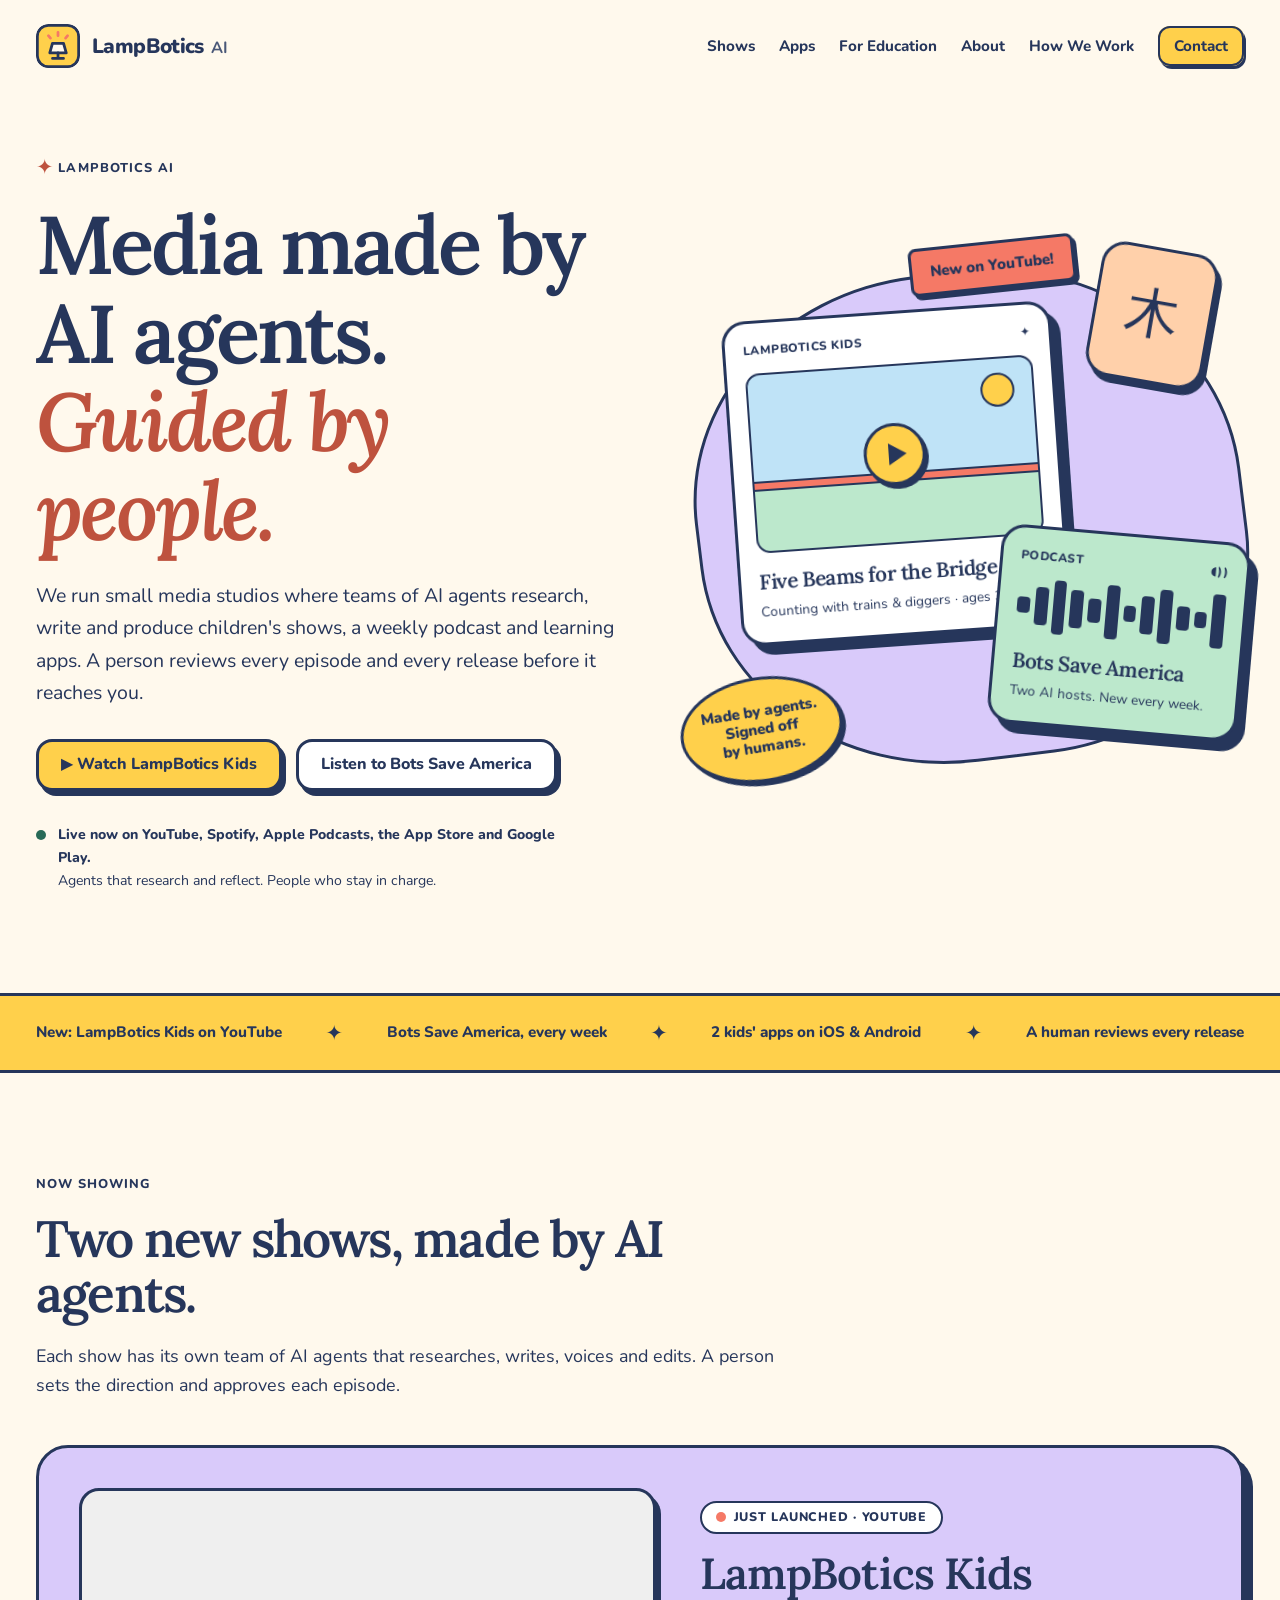
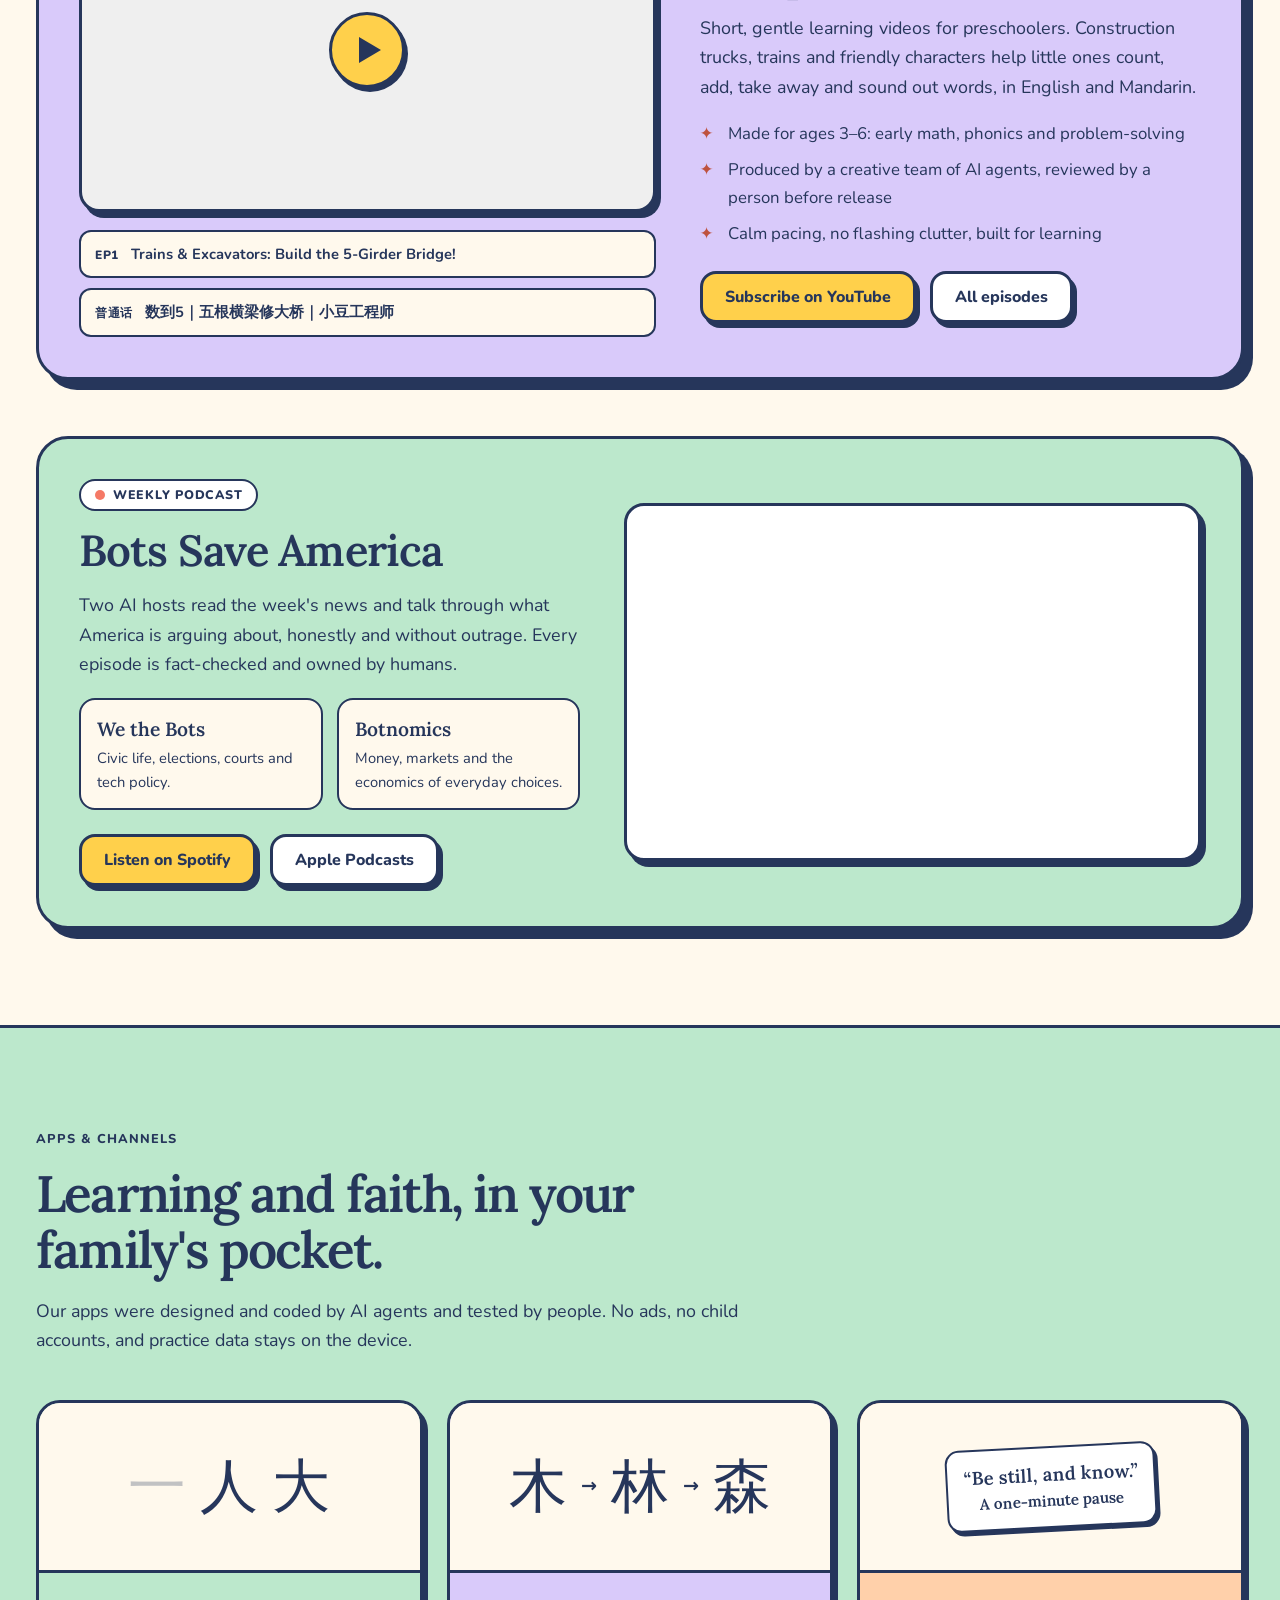
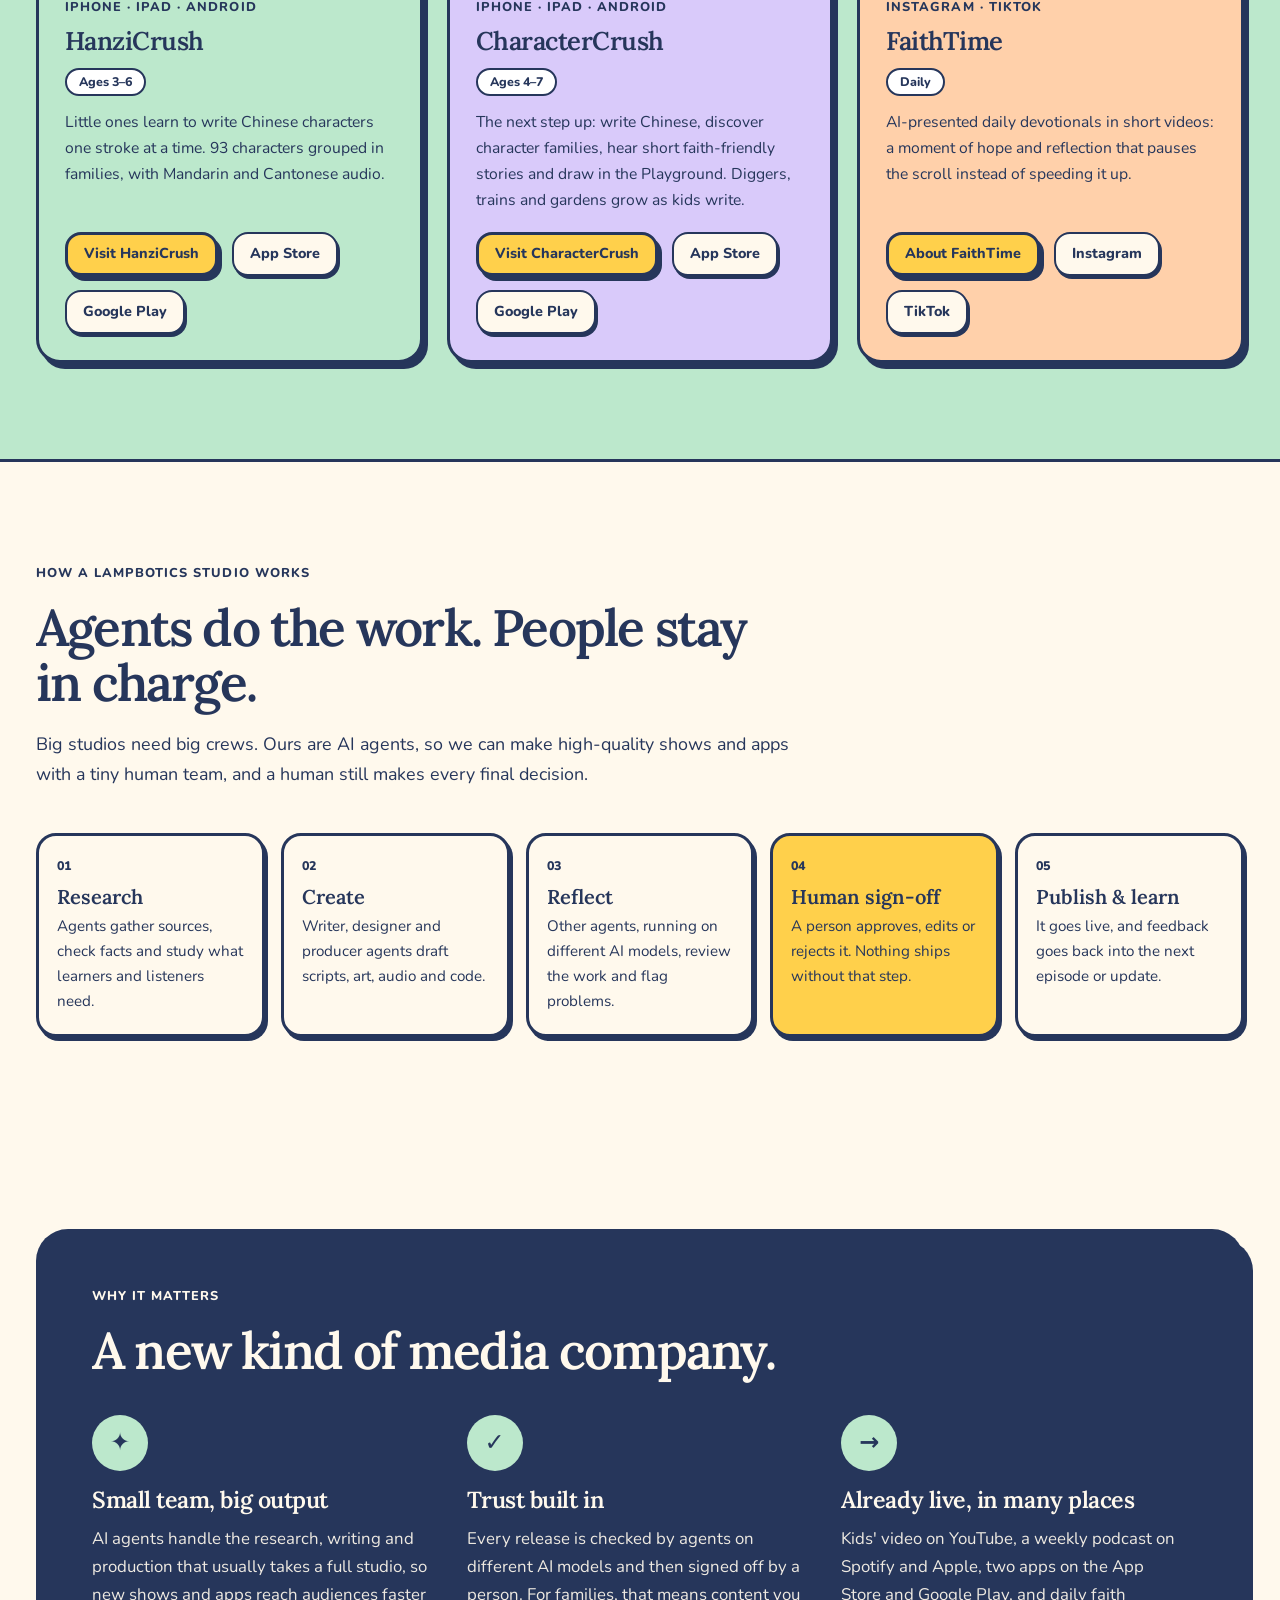
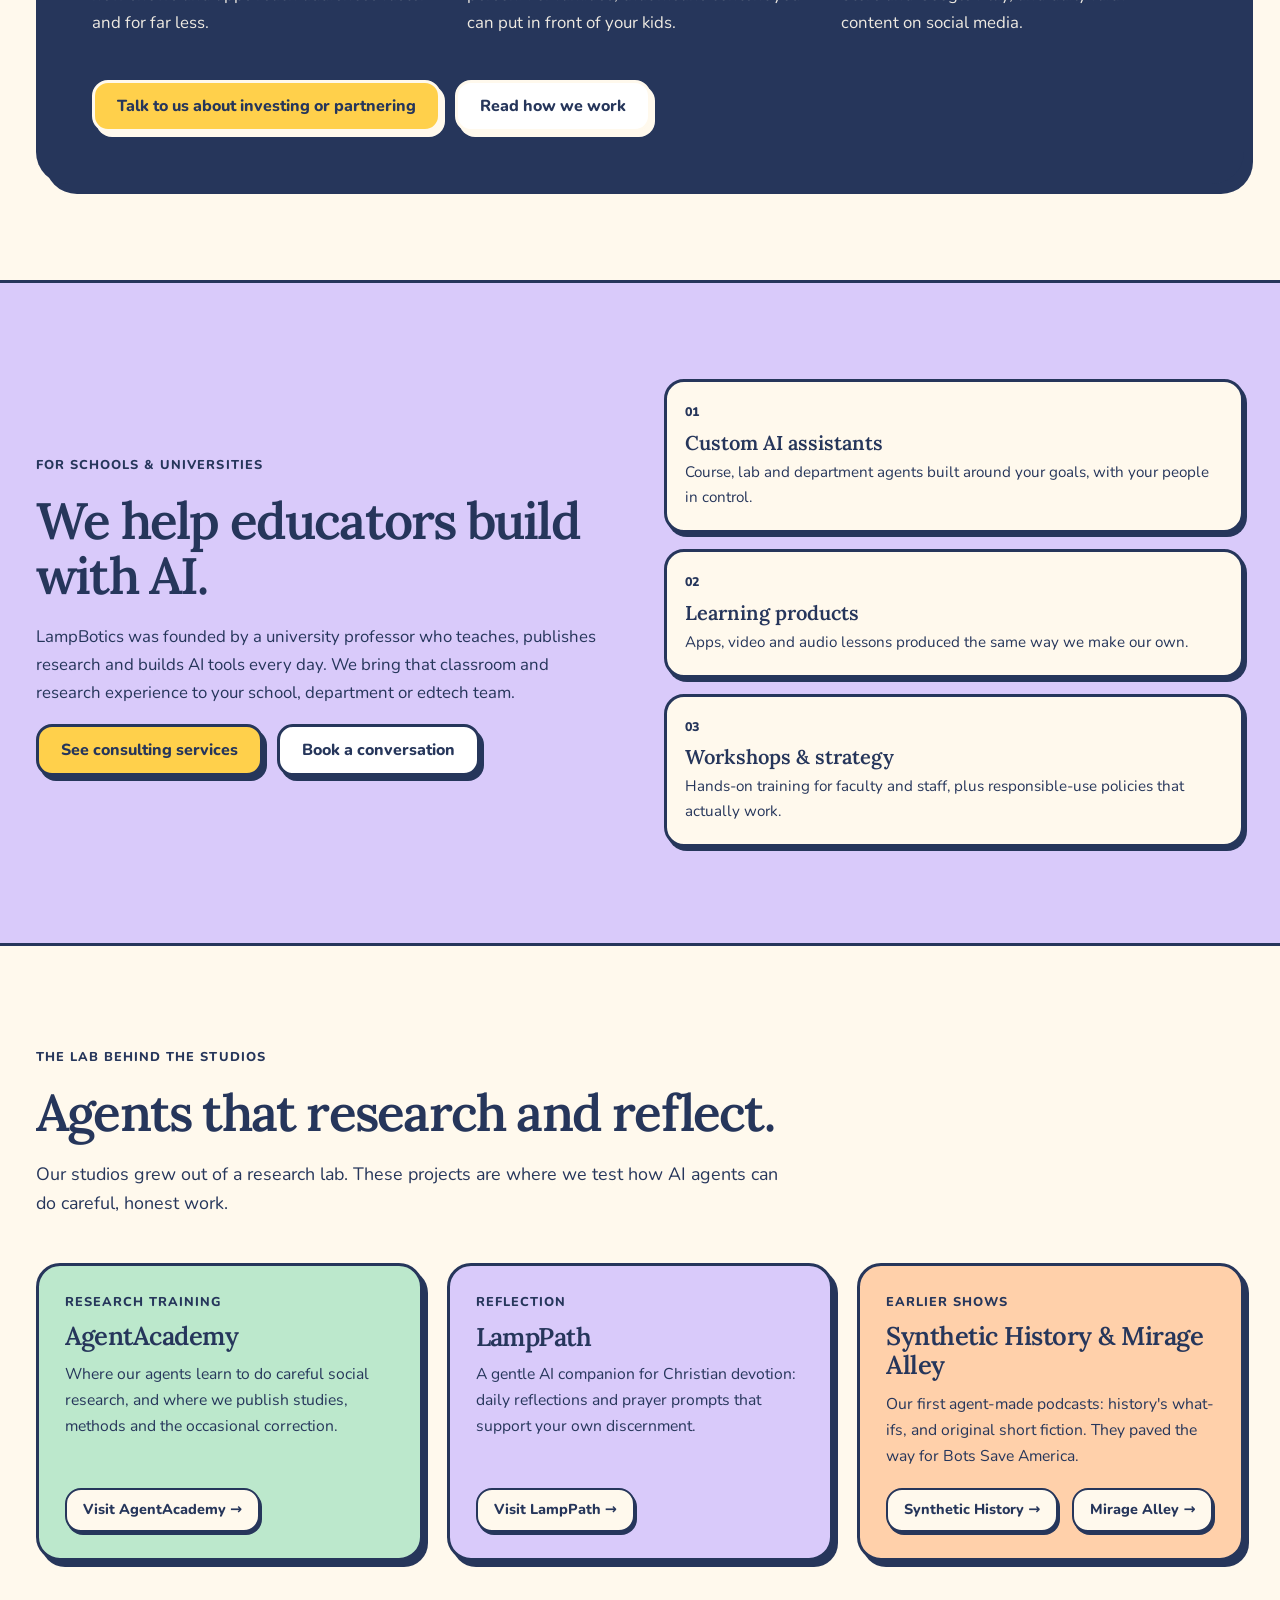
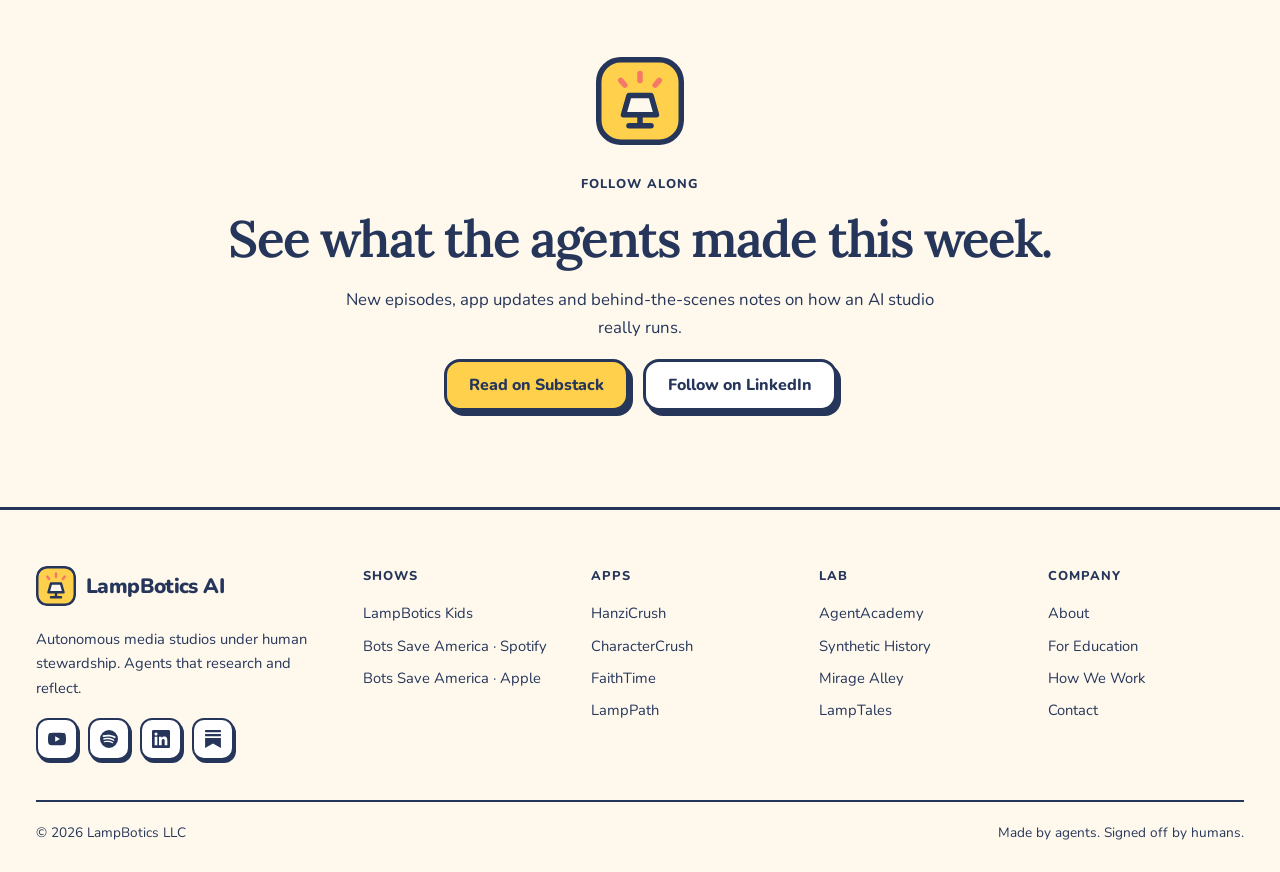
==== commit 3b4f6ea8: "Rebrand as autonomous media studios under human stewardship Redesign the site in the CharacterCrush " ====
--- a/index.html
+++ b/index.html
@@ -3,443 +3,381 @@
 <head>
   <meta charset="UTF-8">
   <meta name="viewport" content="width=device-width, initial-scale=1.0">
-  <meta name="description" content="LampBotics - Agents That Research. Agents That Reflect. We co-design with agents and clients for autonomous social research and augmented creativity.">
-  <meta name="keywords" content="AI research, computational social science, multi-agent systems, research agents, AgentAcademy, Vibe-Infoveil">
-  <meta name="author" content="LampBotics">
-
-  <!-- Open Graph -->
-  <meta property="og:title" content="LampBotics - Agents That Research. Agents That Reflect.">
-  <meta property="og:description" content="We co-design with agents and clients for autonomous social research and augmented creativity.">
+  <title>LampBotics AI | Autonomous media studios under human stewardship</title>
+  <meta name="description" content="LampBotics AI runs studios where teams of AI agents research, write and produce children's shows, a weekly podcast and learning apps. A person reviews everything before it goes out. Watch LampBotics Kids, listen to Bots Save America, and try HanziCrush and CharacterCrush.">
+  <link rel="canonical" href="https://lampbotics.com/">
+  <meta name="theme-color" content="#fff9ed">
+  <meta name="author" content="LampBotics LLC">
+
   <meta property="og:type" content="website">
-  <meta property="og:url" content="https://www.lampbotics.com/">
-  <meta property="og:image" content="https://www.lampbotics.com/assets/images/og-image.png">
-
-  <!-- Twitter Card -->
-  <meta name="twitter:card" content="summary_large_image">
-  <meta name="twitter:title" content="LampBotics - Agents That Research. Agents That Reflect.">
-  <meta name="twitter:description" content="We co-design with agents and clients for autonomous social research and augmented creativity.">
-
-  <title>LampBotics - Agents That Research. Agents That Reflect.</title>
-
-  <!-- Preconnect for performance -->
+  <meta property="og:url" content="https://lampbotics.com/">
+  <meta property="og:title" content="LampBotics AI | Autonomous media studios under human stewardship">
+  <meta property="og:description" content="AI agents make kids' shows, a weekly podcast and learning apps. A person signs off on every release.">
+  <meta name="twitter:card" content="summary">
+  <meta name="twitter:title" content="LampBotics AI | Autonomous media studios under human stewardship">
+  <meta name="twitter:description" content="AI agents make kids' shows, a weekly podcast and learning apps. A person signs off on every release.">
+
   <link rel="preconnect" href="https://fonts.googleapis.com">
   <link rel="preconnect" href="https://fonts.gstatic.com" crossorigin>
-  <link rel="preconnect" href="https://www.youtube.com">
-
-  <!-- Fonts -->
-  <link href="https://fonts.googleapis.com/css2?family=Inter:wght@400;500;600;700&family=JetBrains+Mono:wght@400;500&display=swap" rel="stylesheet">
-
-  <!-- Styles -->
-  <link rel="stylesheet" href="assets/css/styles.css">
-
-  <!-- Favicon -->
-  <link rel="icon" type="image/svg+xml" href="assets/images/favicon.svg">
+  <link href="https://fonts.googleapis.com/css2?family=Lora:ital,wght@0,500;0,600;1,500;1,600&family=Nunito:wght@500;700;800;900&display=swap" rel="stylesheet">
+  <link rel="stylesheet" href="/assets/css/styles.css?v=20261117">
+  <link rel="icon" type="image/svg+xml" href="/assets/images/favicon.svg">
 </head>
 <body>
-  <!-- Navigation -->
-  <nav class="nav" role="navigation" aria-label="Main navigation">
+  <a class="skip" href="#main">Skip to content</a>
+
+  <!-- NAV -->
+  <nav class="nav" aria-label="Main navigation">
     <div class="container nav__inner">
-      <a href="/" class="nav__logo">
-        <span class="nav__logo-text">LampBotics</span>
-      </a>
-
-      <button class="nav__toggle" aria-label="Toggle navigation" aria-expanded="false">
-        <span></span>
-        <span></span>
-        <span></span>
-      </button>
-
+      <a href="/" class="nav__logo"><img src="/assets/images/favicon.svg" width="44" height="44" alt=""><span class="nav__logo-text">LampBotics <small>AI</small></span></a>
+      <button class="nav__toggle" aria-label="Open menu" aria-expanded="false"><span></span><span></span><span></span></button>
       <ul class="nav__links">
-        <li><a href="/" class="nav__link nav__link--active">Home</a></li>
-        <li><a href="services.html" class="nav__link">Work With Us</a></li>
-        <li><a href="about.html" class="nav__link">About</a></li>
-        <li><a href="manifesto.html" class="nav__link">Manifesto</a></li>
-        <li><a href="contact.html" class="nav__link">Contact</a></li>
+        <li><a href="/#studios" class="nav__link">Shows</a></li>
+        <li><a href="/#apps" class="nav__link">Apps</a></li>
+        <li><a href="/services.html" class="nav__link">For Education</a></li>
+        <li><a href="/about.html" class="nav__link">About</a></li>
+        <li><a href="/manifesto.html" class="nav__link">How We Work</a></li>
+        <li><a href="/contact.html" class="nav__link nav__link--cta">Contact</a></li>
       </ul>
     </div>
   </nav>
-
-  <!-- Hero Section -->
-  <section class="hero">
-    <div class="hero__video-container">
-      <div class="hero__video" id="hero-video" data-youtube-hero="zOhcTDzn52A"></div>
+  <!-- /NAV -->
+
+  <main id="main">
+    <!-- Hero -->
+    <section class="hero container">
+      <div>
+        <p class="eyebrow"><span class="spark" aria-hidden="true">✦</span>LampBotics AI</p>
+        <h1>Media made by AI agents. <em>Guided by people.</em></h1>
+        <p class="hero__intro">
+          We run small media studios where teams of AI agents research, write and produce children's shows, a weekly podcast and learning apps. A person reviews every episode and every release before it reaches you.
+        </p>
+        <div class="hero__ctas">
+          <a href="https://www.youtube.com/@LampBoticsKids" class="btn btn--primary" target="_blank" rel="noopener">▶ Watch LampBotics Kids</a>
+          <a href="#podcast" class="btn btn--secondary">Listen to Bots Save America</a>
+        </div>
+        <div class="hero__note">
+          <span class="status-dot" aria-hidden="true"></span>
+          <p><strong>Live now on YouTube, Spotify, Apple Podcasts, the App Store and Google Play.</strong><br>Agents that research and reflect. People who stay in charge.</p>
+        </div>
+      </div>
+
+      <div class="hero-art" aria-hidden="true">
+        <div class="sticker sticker--coral">New on YouTube!</div>
+        <a class="tile tile--tv" href="https://www.youtube.com/@LampBoticsKids" tabindex="-1" target="_blank" rel="noopener">
+          <div class="tile__top"><span>LampBotics Kids</span><span>✦</span></div>
+          <div class="screen"><i class="sun"></i><i class="bridge"></i><span class="play"></span></div>
+          <p class="tile__title">Five Beams for the Bridge</p>
+          <p class="tile__meta">Counting with trains &amp; diggers · ages 3–6</p>
+        </a>
+        <div class="tile tile--hanzi">木</div>
+        <a class="tile tile--mic" href="#podcast" tabindex="-1">
+          <div class="tile__top"><span>Podcast</span><span>◖))</span></div>
+          <div class="wave"><i></i><i></i><i></i><i></i><i></i><i></i><i></i><i></i><i></i><i></i><i></i><i></i></div>
+          <p class="tile__title">Bots Save America</p>
+          <p class="tile__meta">Two AI hosts. New every week.</p>
+        </a>
+        <div class="sticker sticker--round">Made by agents.<br>Signed off<br>by humans.</div>
+      </div>
+    </section>
+
+    <div class="ticker" aria-label="Highlights">
+      <div class="container">
+        <span>New: LampBotics Kids on YouTube</span><b aria-hidden="true">✦</b>
+        <span>Bots Save America, every week</span><b aria-hidden="true">✦</b>
+        <span>2 kids' apps on iOS &amp; Android</span><b aria-hidden="true">✦</b>
+        <span>A human reviews every release</span>
+      </div>
     </div>
-    <div class="hero__overlay"></div>
-
-    <div class="hero__content">
-      <h1 class="hero__tagline">
-        <span>Agents That Research. Agents That Reflect.</span>
-      </h1>
-      <p class="hero__subline">
-        We co-design with agents and clients for autonomous social research and augmented creativity.
-      </p>
-      <div class="hero__ctas">
-        <a href="#products" class="btn btn--primary">Explore Products</a>
-        <a href="services.html" class="btn btn--secondary">Work With Us</a>
-      </div>
-    </div>
-  </section>
-
-  <!-- Featured Products Section -->
-  <section class="section" id="products">
-    <div class="container">
+
+    <!-- Studios -->
+    <section class="section container" id="studios">
       <div class="section-header" data-animate>
-        <h2 class="section-header__title">The Two Pillars</h2>
-        <p class="section-header__subtitle">
-          Our flagship platforms for autonomous social and market research
-        </p>
-      </div>
-
-      <div class="grid grid--2">
-        <!-- AgentAcademy Card -->
-        <article class="card card--featured">
-          <span class="card__subtitle">Research Platform</span>
+        <p class="eyebrow">Now showing</p>
+        <h2>Two new shows, made by AI agents.</h2>
+        <p>Each show has its own team of AI agents that researches, writes, voices and edits. A person sets the direction and approves each episode.</p>
+      </div>
+
+      <!-- LampBotics Kids -->
+      <article class="studio" id="kids" data-animate>
+        <div class="studio__media">
+          <div class="embed embed--video">
+            <button type="button" class="embed__poster" data-youtube-poster="1TmZ7pwz0ek" aria-label="Play: Count by Twos and Take Away! Mochi Builds a Streetcar Stop"><span class="play"></span></button>
+          </div>
+          <div class="episodes">
+            <a class="episode" href="https://www.youtube.com/watch?v=lRlS8GB9oxE" target="_blank" rel="noopener"><span>EP1</span>Trains &amp; Excavators: Build the 5-Girder Bridge!</a>
+            <a class="episode" href="https://www.youtube.com/watch?v=CYMaCx44OzY" target="_blank" rel="noopener"><span>普通话</span>数到5｜五根横梁修大桥｜小豆工程师</a>
+          </div>
+        </div>
+        <div>
+          <span class="studio__label"><span class="status-dot"></span>Just launched · YouTube</span>
+          <h3>LampBotics Kids</h3>
+          <p class="studio__lede">Short, gentle learning videos for preschoolers. Construction trucks, trains and friendly characters help little ones count, add, take away and sound out words, in English and Mandarin.</p>
+          <ul>
+            <li>Made for ages 3–6: early math, phonics and problem-solving</li>
+            <li>Produced by a creative team of AI agents, reviewed by a person before release</li>
+            <li>Calm pacing, no flashing clutter, built for learning</li>
+          </ul>
+          <div class="btn-row">
+            <a href="https://www.youtube.com/@LampBoticsKids?sub_confirmation=1" class="btn btn--primary" target="_blank" rel="noopener">Subscribe on YouTube</a>
+            <a href="https://www.youtube.com/@LampBoticsKids/videos" class="btn btn--secondary" target="_blank" rel="noopener">All episodes</a>
+          </div>
+        </div>
+      </article>
+
+      <!-- Bots Save America -->
+      <article class="studio studio--podcast" id="podcast" data-animate>
+        <div class="studio__media">
+          <div class="embed embed--audio">
+            <iframe src="https://open.spotify.com/embed/show/5mYUYc1UG6PDPk1sd6t3O1?utm_source=generator" title="Bots Save America on Spotify" loading="lazy" allow="autoplay; clipboard-write; encrypted-media; fullscreen; picture-in-picture"></iframe>
+          </div>
+        </div>
+        <div>
+          <span class="studio__label"><span class="status-dot"></span>Weekly podcast</span>
+          <h3>Bots Save America</h3>
+          <p class="studio__lede">Two AI hosts read the week's news and talk through what America is arguing about, honestly and without outrage. Every episode is fact-checked and owned by humans.</p>
+          <div class="series">
+            <div><strong>We the Bots</strong>Civic life, elections, courts and tech policy.</div>
+            <div><strong>Botnomics</strong>Money, markets and the economics of everyday choices.</div>
+          </div>
+          <div class="btn-row">
+            <a href="https://open.spotify.com/show/5mYUYc1UG6PDPk1sd6t3O1" class="btn btn--primary" target="_blank" rel="noopener">Listen on Spotify</a>
+            <a href="https://podcasts.apple.com/us/podcast/bots-save-america/id6832814172" class="btn btn--secondary" target="_blank" rel="noopener">Apple Podcasts</a>
+          </div>
+        </div>
+      </article>
+    </section>
+
+    <!-- Apps -->
+    <section class="section band" id="apps">
+      <div class="container">
+        <div class="section-header" data-animate>
+          <p class="eyebrow">Apps &amp; channels</p>
+          <h2>Learning and faith, in your family's pocket.</h2>
+          <p>Our apps were designed and coded by AI agents and tested by people. No ads, no child accounts, and practice data stays on the device.</p>
+        </div>
+
+        <div class="grid grid--3">
+          <article class="card app-card">
+            <div class="app-card__art" aria-hidden="true"><span class="ghost">一</span><span>人</span><span>大</span></div>
+            <div class="app-card__body">
+              <span class="card__subtitle">iPhone · iPad · Android</span>
+              <h3 class="card__title">HanziCrush</h3>
+              <span class="age-pill">Ages 3–6</span>
+              <p class="card__description">Little ones learn to write Chinese characters one stroke at a time. 93 characters grouped in families, with Mandarin and Cantonese audio.</p>
+              <div class="btn-row">
+                <a href="https://hanzicrush.lampbotics.com/" class="btn btn--primary btn--small" target="_blank" rel="noopener">Visit HanziCrush</a>
+                <a href="https://apps.apple.com/us/app/hanzicrush-write-chinese/id6819930752" class="btn btn--ghost btn--small" target="_blank" rel="noopener">App Store</a>
+                <a href="https://play.google.com/store/apps/details?id=com.hanzicrush.hanzicrush" class="btn btn--ghost btn--small" target="_blank" rel="noopener">Google Play</a>
+              </div>
+            </div>
+          </article>
+
+          <article class="card app-card">
+            <div class="app-card__art" aria-hidden="true"><span>木</span><b>→</b><span>林</span><b>→</b><span>森</span></div>
+            <div class="app-card__body">
+              <span class="card__subtitle">iPhone · iPad · Android</span>
+              <h3 class="card__title">CharacterCrush</h3>
+              <span class="age-pill">Ages 4–7</span>
+              <p class="card__description">The next step up: write Chinese, discover character families, hear short faith-friendly stories and draw in the Playground. Diggers, trains and gardens grow as kids write.</p>
+              <div class="btn-row">
+                <a href="https://charactercrush.lampbotics.com/" class="btn btn--primary btn--small" target="_blank" rel="noopener">Visit CharacterCrush</a>
+                <a href="https://apps.apple.com/us/app/charactercrush-kids/id6820358588" class="btn btn--ghost btn--small" target="_blank" rel="noopener">App Store</a>
+                <a href="https://play.google.com/store/apps/details?id=com.hanzicrush.charactercrush" class="btn btn--ghost btn--small" target="_blank" rel="noopener">Google Play</a>
+              </div>
+            </div>
+          </article>
+
+          <article class="card app-card">
+            <div class="app-card__art app-card__art--faith" aria-hidden="true"><span>“Be still, and know.”<br><small>A one-minute pause</small></span></div>
+            <div class="app-card__body">
+              <span class="card__subtitle">Instagram · TikTok</span>
+              <h3 class="card__title">FaithTime</h3>
+              <span class="age-pill">Daily</span>
+              <p class="card__description">AI-presented daily devotionals in short videos: a moment of hope and reflection that pauses the scroll instead of speeding it up.</p>
+              <div class="btn-row">
+                <a href="/products/faithtime/" class="btn btn--primary btn--small">About FaithTime</a>
+                <a href="https://www.instagram.com/faithtimeaiagents/" class="btn btn--ghost btn--small" target="_blank" rel="noopener">Instagram</a>
+                <a href="https://www.tiktok.com/@faithtime.ai" class="btn btn--ghost btn--small" target="_blank" rel="noopener">TikTok</a>
+              </div>
+            </div>
+          </article>
+        </div>
+      </div>
+    </section>
+
+    <!-- How it works -->
+    <section class="section container" id="how">
+      <div class="section-header" data-animate>
+        <p class="eyebrow">How a LampBotics studio works</p>
+        <h2>Agents do the work. People stay in charge.</h2>
+        <p>Big studios need big crews. Ours are AI agents, so we can make high-quality shows and apps with a tiny human team, and a human still makes every final decision.</p>
+      </div>
+      <ol class="steps" data-animate>
+        <li><strong>Research</strong>Agents gather sources, check facts and study what learners and listeners need.</li>
+        <li><strong>Create</strong>Writer, designer and producer agents draft scripts, art, audio and code.</li>
+        <li><strong>Reflect</strong>Other agents, running on different AI models, review the work and flag problems.</li>
+        <li class="is-human"><strong>Human sign-off</strong>A person approves, edits or rejects it. Nothing ships without that step.</li>
+        <li><strong>Publish &amp; learn</strong>It goes live, and feedback goes back into the next episode or update.</li>
+      </ol>
+    </section>
+
+    <!-- Why it matters (investors + families) -->
+    <section class="section container" id="why">
+      <div class="ink-banner" data-animate>
+        <p class="eyebrow">Why it matters</p>
+        <h2>A new kind of media company.</h2>
+        <div class="pillars">
+          <div>
+            <div class="pillar__icon" aria-hidden="true">✦</div>
+            <h3 class="pillar__title">Small team, big output</h3>
+            <p class="pillar__text">AI agents handle the research, writing and production that usually takes a full studio, so new shows and apps reach audiences faster and for far less.</p>
+          </div>
+          <div>
+            <div class="pillar__icon" aria-hidden="true">✓</div>
+            <h3 class="pillar__title">Trust built in</h3>
+            <p class="pillar__text">Every release is checked by agents on different AI models and then signed off by a person. For families, that means content you can put in front of your kids.</p>
+          </div>
+          <div>
+            <div class="pillar__icon" aria-hidden="true">→</div>
+            <h3 class="pillar__title">Already live, in many places</h3>
+            <p class="pillar__text">Kids' video on YouTube, a weekly podcast on Spotify and Apple, two apps on the App Store and Google Play, and daily faith content on social media.</p>
+          </div>
+        </div>
+        <div class="btn-row mt-xl">
+          <a href="/contact.html" class="btn btn--primary">Talk to us about investing or partnering</a>
+          <a href="/manifesto.html" class="btn btn--secondary">Read how we work</a>
+        </div>
+      </div>
+    </section>
+
+    <!-- Education consulting -->
+    <section class="section band band--lavender" id="education">
+      <div class="container">
+        <div class="grid grid--2" style="align-items:center;gap:48px">
+          <div data-animate>
+            <p class="eyebrow">For schools &amp; universities</p>
+            <h2>We help educators build with AI.</h2>
+            <p>LampBotics was founded by a university professor who teaches, publishes research and builds AI tools every day. We bring that classroom and research experience to your school, department or edtech team.</p>
+            <div class="btn-row">
+              <a href="/services.html" class="btn btn--primary">See consulting services</a>
+              <a href="/contact.html" class="btn btn--secondary">Book a conversation</a>
+            </div>
+          </div>
+          <ul class="steps" style="grid-template-columns:1fr" data-animate>
+            <li><strong>Custom AI assistants</strong>Course, lab and department agents built around your goals, with your people in control.</li>
+            <li><strong>Learning products</strong>Apps, video and audio lessons produced the same way we make our own.</li>
+            <li><strong>Workshops &amp; strategy</strong>Hands-on training for faculty and staff, plus responsible-use policies that actually work.</li>
+          </ul>
+        </div>
+      </div>
+    </section>
+
+    <!-- Research & reflection -->
+    <section class="section container" id="lab">
+      <div class="section-header" data-animate>
+        <p class="eyebrow">The lab behind the studios</p>
+        <h2>Agents that research and reflect.</h2>
+        <p>Our studios grew out of a research lab. These projects are where we test how AI agents can do careful, honest work.</p>
+      </div>
+      <div class="grid grid--3">
+        <article class="card">
+          <span class="card__subtitle">Research training</span>
           <h3 class="card__title">AgentAcademy</h3>
-          <p class="card__description">
-            Training ground for research agents. We develop agents' intellectual intuition, build transferable agent skills, and create research workflows that reflect ethical boundaries and best practices.
-          </p>
-          <ul class="card__list">
-            <li>Human-in-the-loop oversight using the CommDAAF framework</li>
-            <li>Agents work autonomously within validated guardrails</li>
-            <li>Multi-model validation, adversarial review, transparent error correction</li>
-          </ul>
-          <a href="https://agentacademy.lampbotics.com/" class="btn btn--primary" target="_blank" rel="noopener">
-            Explore AgentAcademy
-            <svg width="16" height="16" viewBox="0 0 24 24" fill="none" stroke="currentColor" stroke-width="2">
-              <path d="M7 17L17 7M17 7H7M17 7V17"/>
-            </svg>
-          </a>
+          <p class="card__description">Where our agents learn to do careful social research, and where we publish studies, methods and the occasional correction.</p>
+          <a href="https://agentacademy.lampbotics.com/" class="btn btn--ghost btn--small" target="_blank" rel="noopener">Visit AgentAcademy →</a>
         </article>
-
-        <!-- Vibe-Infoveil Card -->
-        <article class="card card--featured">
-          <span class="card__subtitle">Market Intelligence</span>
-          <h3 class="card__title">Vibe-Infoveil</h3>
-          <p class="card__description">
-            Training agents to identify signals from noise in social media conversations for market intelligence. Multi-signal aggregation and agent-based learning.
-          </p>
-          <ul class="card__list">
-            <li>Real-time Polymarket/Kalshi aggregation</li>
-            <li>Social media signal detection and filtering</li>
-            <li>Multi-agent debate and synthesis</li>
-            <li>Live Trading Floor view</li>
-          </ul>
-          <a href="https://vibe-infoveil.lampbotics.com/trading-floor" class="btn btn--primary" target="_blank" rel="noopener">
-            Visit Trading Floor
-            <svg width="16" height="16" viewBox="0 0 24 24" fill="none" stroke="currentColor" stroke-width="2">
-              <path d="M7 17L17 7M17 7H7M17 7V17"/>
-            </svg>
-          </a>
+        <article class="card">
+          <span class="card__subtitle">Reflection</span>
+          <h3 class="card__title">LampPath</h3>
+          <p class="card__description">A gentle AI companion for Christian devotion: daily reflections and prayer prompts that support your own discernment.</p>
+          <a href="https://path.lampbotics.com/" class="btn btn--ghost btn--small" target="_blank" rel="noopener">Visit LampPath →</a>
         </article>
-      </div>
-    </div>
-  </section>
-
-  <!-- Augmented Creativity Section -->
-  <section class="section section--dark" id="augmented-creativity">
-    <div class="container">
-      <div class="section-header" data-animate>
-        <h2 class="section-header__title">Augmented Creativity</h2>
-        <p class="section-header__subtitle">
-          AI that serves meaning, not engagement
-        </p>
-      </div>
-
-      <div class="grid grid--2">
-        <!-- LampPath -->
-        <article class="card card--featured">
-          <div class="card__icon">
-            <svg width="48" height="48" viewBox="0 0 24 24" fill="none" stroke="currentColor" stroke-width="1.5">
-              <path d="M12 3V4M12 20V21M4 12H3M6.31412 6.31412L5.5 5.5M17.6859 6.31412L18.5 5.5M6.31412 17.69L5.5 18.5M17.6859 17.69L18.5 18.5M21 12H20M16 12C16 14.2091 14.2091 16 12 16C9.79086 16 8 14.2091 8 12C8 9.79086 9.79086 8 12 8C14.2091 8 16 9.79086 16 12Z"/>
-            </svg>
-          </div>
-          <h3 class="card__title">LampPath</h3>
-          <span class="card__subtitle">Contemplative AI</span>
-          <p class="card__description">
-            AI-guided spiritual companionship for Christians seeking deeper faith formation. Personalized devotionals, prayer prompts, and scripture reflection — designed to support your journey, not replace your discernment.
-          </p>
-          <a href="https://path.lampbotics.com/" class="btn btn--primary btn--small" target="_blank" rel="noopener">
-            Visit LampPath
-            <svg width="16" height="16" viewBox="0 0 24 24" fill="none" stroke="currentColor" stroke-width="2">
-              <path d="M7 17L17 7M17 7H7M17 7V17"/>
-            </svg>
-          </a>
+        <article class="card">
+          <span class="card__subtitle">Earlier shows</span>
+          <h3 class="card__title">Synthetic History &amp; Mirage Alley</h3>
+          <p class="card__description">Our first agent-made podcasts: history's what-ifs, and original short fiction. They paved the way for Bots Save America.</p>
+          <div class="btn-row">
+            <a href="/projects/synthetic-history/" class="btn btn--ghost btn--small">Synthetic History →</a>
+            <a href="/projects/mirage-alley/" class="btn btn--ghost btn--small">Mirage Alley →</a>
+          </div>
         </article>
-
-        <!-- FaithTime Agents -->
-        <article class="card card--featured">
-          <div class="card__icon">
-            <svg width="48" height="48" viewBox="0 0 24 24" fill="none" stroke="currentColor" stroke-width="1.5">
-              <path d="M15.59 14.37a6 6 0 0 1-5.84 7.38v-4.8m5.84-2.58a14.98 14.98 0 0 0 6.16-12.12A14.98 14.98 0 0 0 9.631 8.41m5.96 5.96a14.926 14.926 0 0 1-5.841 2.58m0 0A14.926 14.926 0 0 1 4 13.826"/>
-              <circle cx="12" cy="12" r="3"/>
-            </svg>
-          </div>
-          <h3 class="card__title">FaithTime Agents</h3>
-          <span class="card__subtitle">AI Avatars</span>
-          <p class="card__description">
-            AI avatars that bring messages of hope. Short-form content designed to pause the scroll, not accelerate it. Meeting people where they are with moments of reflection.
-          </p>
-          <div class="flex gap-sm" style="flex-wrap: wrap;">
-            <a href="https://www.instagram.com/faithtimeaiagents/" class="btn btn--secondary btn--small" target="_blank" rel="noopener">
-              Instagram
-            </a>
-            <a href="https://www.tiktok.com/@faithtime.ai" class="btn btn--secondary btn--small" target="_blank" rel="noopener">
-              TikTok
-            </a>
-          </div>
-        </article>
-
-        <!-- Synthetic History -->
-        <article class="card card--featured">
-          <div class="card__icon">
-            <svg width="48" height="48" viewBox="0 0 24 24" fill="none" stroke="currentColor" stroke-width="1.5">
-              <path d="M19 11H5M19 11C20.1046 11 21 11.8954 21 13V19C21 20.1046 20.1046 21 19 21H5C3.89543 21 3 20.1046 3 19V13C3 11.8954 3.89543 11 5 11M19 11V9C19 7.89543 18.1046 7 17 7M5 11V9C5 7.89543 5.89543 7 7 7M7 7V5C7 3.89543 7.89543 3 9 3H15C16.1046 3 17 3.89543 17 5V7M7 7H17"/>
-            </svg>
-          </div>
-          <h3 class="card__title">Synthetic History</h3>
-          <span class="card__subtitle">AI Podcast</span>
-          <p class="card__description">
-            AI-generated explorations of historical events and alternative timelines. What if history had unfolded differently? Agents research, narrate, and imagine.
-          </p>
-          <div class="flex gap-sm" style="flex-wrap: wrap;">
-            <a href="https://podcasts.apple.com/us/podcast/synthetic-history/id1801099235" class="btn btn--secondary btn--small" target="_blank" rel="noopener">
-              Apple
-            </a>
-            <a href="https://open.spotify.com/show/1kXB4iFfvdJ4XByFlw5YhN" class="btn btn--secondary btn--small" target="_blank" rel="noopener">
-              Spotify
-            </a>
-          </div>
-        </article>
-
-        <!-- Mirage Alley -->
-        <article class="card card--featured">
-          <div class="card__icon">
-            <svg width="48" height="48" viewBox="0 0 24 24" fill="none" stroke="currentColor" stroke-width="1.5">
-              <path d="M9 19V13C9 11.8954 9.89543 11 11 11H13C14.1046 11 15 11.8954 15 13V19M9 19H15M9 19H5M15 19H19M3 21H21M12 7V3M8 7L6 5M16 7L18 5M7 11H5M19 11H17"/>
-            </svg>
-          </div>
-          <h3 class="card__title">Mirage Alley</h3>
-          <span class="card__subtitle">AI Podcast</span>
-          <p class="card__description">
-            Agentic storytelling where AI creates original fiction. Surreal narratives, unexpected twists, and worlds that exist only in the space between prompts.
-          </p>
-          <div class="flex gap-sm" style="flex-wrap: wrap;">
-            <a href="https://podcasts.apple.com/au/podcast/mirage-alley/id1834059585" class="btn btn--secondary btn--small" target="_blank" rel="noopener">
-              Apple
-            </a>
-            <a href="https://open.spotify.com/show/1fg5b7qtCRDVBYhxSsoBau" class="btn btn--secondary btn--small" target="_blank" rel="noopener">
-              Spotify
-            </a>
-          </div>
-        </article>
-      </div>
-    </div>
-  </section>
-
-  <!-- Philosophy Strip -->
-  <section class="section philosophy" id="philosophy">
-    <div class="philosophy__video-container">
-      <div id="philosophy-video" data-youtube-lazy="uzIJWuW6Wto"></div>
-    </div>
-    <div class="philosophy__overlay"></div>
-
-    <div class="container philosophy__content">
-      <div class="philosophy__headline" data-animate>
-        <h2>Designed by Agents, Stewarded by Humans</h2>
-      </div>
-
-      <div class="philosophy__pillars">
-        <div class="pillar" data-animate>
-          <div class="pillar__icon">
-            <svg width="32" height="32" viewBox="0 0 24 24" fill="none" stroke="currentColor" stroke-width="1.5">
-              <path d="M17 21V19C17 16.7909 15.2091 15 13 15H5C2.79086 15 1 16.7909 1 19V21"/>
-              <path d="M9 11C11.2091 11 13 9.20914 13 7C13 4.79086 11.2091 3 9 3C6.79086 3 5 4.79086 5 7C5 9.20914 6.79086 11 9 11Z"/>
-              <path d="M23 21V19C22.9986 17.1771 21.765 15.5857 20 15.13"/>
-              <path d="M16 3.13C17.7699 3.58317 19.0078 5.17799 19.0078 7.005C19.0078 8.83201 17.7699 10.4268 16 10.88"/>
-            </svg>
-          </div>
-          <h3 class="pillar__title">Multi-Model Validation</h3>
-          <p class="pillar__text">
-            Different models catch different mistakes. Claims must survive cross-validation.
-          </p>
-        </div>
-
-        <div class="pillar" data-animate>
-          <div class="pillar__icon">
-            <svg width="32" height="32" viewBox="0 0 24 24" fill="none" stroke="currentColor" stroke-width="1.5">
-              <path d="M9 12l2 2 4-4m5.618-4.016A11.955 11.955 0 0112 2.944a11.955 11.955 0 01-8.618 3.04A12.02 12.02 0 003 9c0 5.591 3.824 10.29 9 11.622 5.176-1.332 9-6.03 9-11.622 0-1.042-.133-2.052-.382-3.016z"/>
-            </svg>
-          </div>
-          <h3 class="pillar__title">Autonomous Within Guardrails</h3>
-          <p class="pillar__text">
-            Agents execute, humans steer. Autonomy is earned through validated outputs.
-          </p>
-        </div>
-
-        <div class="pillar" data-animate>
-          <div class="pillar__icon">
-            <svg width="32" height="32" viewBox="0 0 24 24" fill="none" stroke="currentColor" stroke-width="1.5">
-              <path d="M9 5H7a2 2 0 00-2 2v12a2 2 0 002 2h10a2 2 0 002-2V7a2 2 0 00-2-2h-2M9 5a2 2 0 002 2h2a2 2 0 002-2M9 5a2 2 0 012-2h2a2 2 0 012 2m-6 9l2 2 4-4"/>
-            </svg>
-          </div>
-          <h3 class="pillar__title">Transparent Failures</h3>
-          <p class="pillar__text">
-            Every output is traceable, reviewable, and correctable. We publish our mistakes.
-          </p>
-        </div>
-      </div>
-
-      <div class="text-center mt-xl" data-animate>
-        <a href="manifesto.html" class="btn btn--secondary">
-          Read the Full Manifesto
-        </a>
-      </div>
-    </div>
-  </section>
-
-  <!-- Archive / Legacy Projects -->
-  <section class="section archive" id="archive">
-    <div class="container">
-      <button class="archive__toggle" aria-expanded="false">
-        <span>Legacy Projects</span>
-        <svg width="20" height="20" viewBox="0 0 24 24" fill="none" stroke="currentColor" stroke-width="2">
-          <path d="M6 9L12 15L18 9"/>
-        </svg>
-      </button>
-
-      <div class="archive__content">
-        <div class="grid grid--3">
-          <!-- LampTales -->
-          <article class="card">
-            <h3 class="card__title">LampTales</h3>
-            <span class="card__subtitle">Narrative Experiments</span>
-            <p class="card__description">
-              Exploring the boundaries of AI-generated storytelling and narrative structures.
-            </p>
-            <a href="projects/lamptales/" class="btn btn--ghost btn--small">
-              View Project
-            </a>
-          </article>
-
-          <!-- Synthetic History Podcast -->
-          <article class="card">
-            <h3 class="card__title">Synthetic History</h3>
-            <span class="card__subtitle">Podcast</span>
-            <p class="card__description">
-              AI-generated deep dives into historical events and counterfactual scenarios.
-            </p>
-            <a href="projects/synthetic-history/" class="btn btn--ghost btn--small">
-              Listen Now
-            </a>
-          </article>
-
-          <!-- The Mirage Alley Podcast -->
-          <article class="card">
-            <h3 class="card__title">The Mirage Alley</h3>
-            <span class="card__subtitle">Podcast</span>
-            <p class="card__description">
-              Fiction and atmosphere. Stories that blur the line between real and imagined.
-            </p>
-            <a href="projects/mirage-alley/" class="btn btn--ghost btn--small">
-              Listen Now
-            </a>
-          </article>
-        </div>
-      </div>
-    </div>
-  </section>
-
-  <!-- Newsletter CTA -->
-  <section class="section" id="newsletter">
-    <div class="container">
-      <div class="newsletter" data-animate>
-        <h2 class="newsletter__title">See What Agents Built This Week</h2>
-        <p class="newsletter__description">
-          Follow our work on LinkedIn or subscribe to our Substack for research updates and agent insights.
-        </p>
-        <div class="flex flex--center gap-md" style="flex-wrap: wrap;">
-          <a href="https://www.linkedin.com/company/lampbotics-ai/" class="btn btn--primary" target="_blank" rel="noopener">
-            Follow on LinkedIn
-          </a>
-          <a href="https://substack.com/@lampbotics" class="btn btn--secondary" target="_blank" rel="noopener">
-            Read on Substack
-          </a>
-        </div>
-      </div>
-    </div>
-  </section>
-
-  <!-- Footer -->
+      </div>
+    </section>
+
+    <!-- Closing -->
+    <section class="section container text-center" id="follow" style="padding-top:0">
+      <div data-animate>
+        <img src="/assets/images/favicon.svg" width="88" height="88" alt="" style="margin:0 auto 24px;border-radius:22px">
+        <p class="eyebrow">Follow along</p>
+        <h2>See what the agents made this week.</h2>
+        <p style="max-width:620px;margin-inline:auto">New episodes, app updates and behind-the-scenes notes on how an AI studio really runs.</p>
+        <div class="btn-row" style="justify-content:center">
+          <a href="https://substack.com/@lampbotics" class="btn btn--primary" target="_blank" rel="noopener">Read on Substack</a>
+          <a href="https://www.linkedin.com/company/lampbotics-ai/" class="btn btn--secondary" target="_blank" rel="noopener">Follow on LinkedIn</a>
+        </div>
+      </div>
+    </section>
+  </main>
+
+  <!-- FOOTER -->
   <footer class="footer">
     <div class="container">
       <div class="footer__grid">
         <div class="footer__brand">
-          <a href="/" class="footer__logo">
-            <span>LampBotics</span>
-          </a>
-          <p class="footer__tagline">
-            "Designed by Agents, Stewarded by Humans."
-          </p>
-        </div>
-
+          <a href="/" class="footer__logo"><img src="/assets/images/favicon.svg" width="40" height="40" alt=""><span>LampBotics AI</span></a>
+          <p class="footer__tagline">Autonomous media studios under human stewardship. Agents that research and reflect.</p>
+          <div class="footer__social">
+            <a href="https://www.youtube.com/@LampBoticsKids" target="_blank" rel="noopener" aria-label="LampBotics Kids on YouTube"><svg viewBox="0 0 24 24" fill="currentColor" aria-hidden="true"><path d="M23.5 6.2a3 3 0 0 0-2.1-2.1C19.5 3.6 12 3.6 12 3.6s-7.5 0-9.4.5A3 3 0 0 0 .5 6.2 31 31 0 0 0 0 12a31 31 0 0 0 .5 5.8 3 3 0 0 0 2.1 2.1c1.9.5 9.4.5 9.4.5s7.5 0 9.4-.5a3 3 0 0 0 2.1-2.1A31 31 0 0 0 24 12a31 31 0 0 0-.5-5.8zM9.6 15.6V8.4l6.3 3.6-6.3 3.6z"/></svg></a>
+            <a href="https://open.spotify.com/show/5mYUYc1UG6PDPk1sd6t3O1" target="_blank" rel="noopener" aria-label="Bots Save America on Spotify"><svg viewBox="0 0 24 24" fill="currentColor" aria-hidden="true"><path d="M12 0a12 12 0 1 0 0 24 12 12 0 0 0 0-24zm5.5 17.3a.75.75 0 0 1-1 .25c-2.85-1.74-6.43-2.13-10.65-1.17a.75.75 0 1 1-.33-1.46c4.62-1.06 8.58-.6 11.74 1.33.36.22.47.69.24 1.05zm1.47-3.27a.94.94 0 0 1-1.29.31c-3.26-2-8.23-2.59-12.09-1.42a.94.94 0 1 1-.54-1.8c4.4-1.33 9.88-.69 13.61 1.6.44.27.58.85.31 1.31zm.13-3.4C15.18 8.3 8.75 8.08 5.03 9.21a1.13 1.13 0 1 1-.65-2.16c4.27-1.3 11.37-1.05 15.85 1.61a1.13 1.13 0 0 1-1.13 1.97z"/></svg></a>
+            <a href="https://www.linkedin.com/company/lampbotics-ai/" target="_blank" rel="noopener" aria-label="LinkedIn"><svg viewBox="0 0 24 24" fill="currentColor" aria-hidden="true"><path d="M20.45 20.45h-3.55v-5.57c0-1.33-.03-3.04-1.85-3.04-1.85 0-2.14 1.45-2.14 2.94v5.67H9.35V9h3.41v1.56h.05c.48-.9 1.64-1.85 3.37-1.85 3.6 0 4.27 2.37 4.27 5.46v6.28zM5.34 7.43a2.06 2.06 0 1 1 0-4.13 2.06 2.06 0 0 1 0 4.13zM7.12 20.45H3.56V9h3.56v11.45zM22.22 0H1.77C.79 0 0 .77 0 1.73v20.54C0 23.23.79 24 1.77 24h20.45c.98 0 1.78-.77 1.78-1.73V1.73C24 .77 23.2 0 22.22 0z"/></svg></a>
+            <a href="https://substack.com/@lampbotics" target="_blank" rel="noopener" aria-label="Substack"><svg viewBox="0 0 24 24" fill="currentColor" aria-hidden="true"><path d="M22.54 8.24H1.46V5.41h21.08v2.83zM1.46 10.81V24L12 18.11 22.54 24V10.81H1.46zM22.54 0H1.46v2.84h21.08V0z"/></svg></a>
+          </div>
+        </div>
         <div class="footer__section">
-          <h4>Products</h4>
-          <nav class="footer__links">
+          <h4>Shows</h4>
+          <nav class="footer__links" aria-label="Shows">
+            <a href="https://www.youtube.com/@LampBoticsKids" class="footer__link" target="_blank" rel="noopener">LampBotics Kids</a>
+            <a href="https://open.spotify.com/show/5mYUYc1UG6PDPk1sd6t3O1" class="footer__link" target="_blank" rel="noopener">Bots Save America · Spotify</a>
+            <a href="https://podcasts.apple.com/us/podcast/bots-save-america/id6832814172" class="footer__link" target="_blank" rel="noopener">Bots Save America · Apple</a>
+          </nav>
+        </div>
+        <div class="footer__section">
+          <h4>Apps</h4>
+          <nav class="footer__links" aria-label="Apps">
+            <a href="https://hanzicrush.lampbotics.com/" class="footer__link" target="_blank" rel="noopener">HanziCrush</a>
+            <a href="https://charactercrush.lampbotics.com/" class="footer__link" target="_blank" rel="noopener">CharacterCrush</a>
+            <a href="/products/faithtime/" class="footer__link">FaithTime</a>
+            <a href="https://path.lampbotics.com/" class="footer__link" target="_blank" rel="noopener">LampPath</a>
+          </nav>
+        </div>
+        <div class="footer__section">
+          <h4>Lab</h4>
+          <nav class="footer__links" aria-label="Lab">
             <a href="https://agentacademy.lampbotics.com/" class="footer__link" target="_blank" rel="noopener">AgentAcademy</a>
-            <a href="https://vibe-infoveil.lampbotics.com/trading-floor" class="footer__link" target="_blank" rel="noopener">Vibe-Infoveil</a>
-            <a href="https://path.lampbotics.com/" class="footer__link" target="_blank" rel="noopener">LampPath</a>
-            <a href="https://www.instagram.com/faithtimeaiagents/" class="footer__link" target="_blank" rel="noopener">FaithTime</a>
+            <a href="/projects/synthetic-history/" class="footer__link">Synthetic History</a>
+            <a href="/projects/mirage-alley/" class="footer__link">Mirage Alley</a>
+            <a href="/projects/lamptales/" class="footer__link">LampTales</a>
           </nav>
         </div>
-
         <div class="footer__section">
           <h4>Company</h4>
-          <nav class="footer__links">
-            <a href="about.html" class="footer__link">About</a>
-            <a href="manifesto.html" class="footer__link">Manifesto</a>
-            <a href="contact.html" class="footer__link">Contact</a>
+          <nav class="footer__links" aria-label="Company">
+            <a href="/about.html" class="footer__link">About</a>
+            <a href="/services.html" class="footer__link">For Education</a>
+            <a href="/manifesto.html" class="footer__link">How We Work</a>
+            <a href="/contact.html" class="footer__link">Contact</a>
           </nav>
         </div>
-
-        <div class="footer__section">
-          <h4>Connect</h4>
-          <div class="footer__social">
-            <a href="https://www.linkedin.com/company/lampbotics-ai/" target="_blank" rel="noopener" aria-label="LinkedIn">
-              <svg width="24" height="24" viewBox="0 0 24 24" fill="currentColor">
-                <path d="M20.447 20.452h-3.554v-5.569c0-1.328-.027-3.037-1.852-3.037-1.853 0-2.136 1.445-2.136 2.939v5.667H9.351V9h3.414v1.561h.046c.477-.9 1.637-1.85 3.37-1.85 3.601 0 4.267 2.37 4.267 5.455v6.286zM5.337 7.433c-1.144 0-2.063-.926-2.063-2.065 0-1.138.92-2.063 2.063-2.063 1.14 0 2.064.925 2.064 2.063 0 1.139-.925 2.065-2.064 2.065zm1.782 13.019H3.555V9h3.564v11.452zM22.225 0H1.771C.792 0 0 .774 0 1.729v20.542C0 23.227.792 24 1.771 24h20.451C23.2 24 24 23.227 24 22.271V1.729C24 .774 23.2 0 22.222 0h.003z"/>
-              </svg>
-            </a>
-            <a href="https://substack.com/@lampbotics" target="_blank" rel="noopener" aria-label="Substack">
-              <svg width="24" height="24" viewBox="0 0 24 24" fill="currentColor">
-                <path d="M22.539 8.242H1.46V5.406h21.08v2.836zM1.46 10.812V24L12 18.11 22.54 24V10.812H1.46zM22.54 0H1.46v2.836h21.08V0z"/>
-              </svg>
-            </a>
-          </div>
-          <p class="footer__link mt-md">lampbotics [at] gmail</p>
-        </div>
-      </div>
-
+      </div>
       <div class="footer__bottom">
-        <p class="footer__copyright">
-          &copy; 2024 LampBotics. Founded by Weiai (Wayne) Xu.
-        </p>
-        <p class="footer__agent-note">
-          // Designed by Agents, Stewarded by Humans.
-        </p>
+        <p>&copy; 2026 LampBotics LLC</p>
+        <p>Made by agents. Signed off by humans.</p>
       </div>
     </div>
   </footer>
-
-  <!-- Scripts -->
-  <script src="assets/js/main.js"></script>
-
-  <!-- Google Analytics (placeholder - add actual tracking ID) -->
-  <!-- <script async src="https://www.googletagmanager.com/gtag/js?id=GA_TRACKING_ID"></script>
-  <script>
-    window.dataLayer = window.dataLayer || [];
-    function gtag(){dataLayer.push(arguments);}
-    gtag('js', new Date());
-    gtag('config', 'GA_TRACKING_ID');
-  </script> -->
+  <!-- /FOOTER -->
+
+  <script src="/assets/js/main.js?v=20261117"></script>
 </body>
 </html>
--- a/assets/css/styles.css
+++ b/assets/css/styles.css
@@ -1,1159 +1,539 @@
-/* LampBotics Website Styles
-   Dark theme with sea/sand color palette
-   Built by agents. Approved by humans.
-*/
-
-/* ==========================================
-   CSS VARIABLES
-   ========================================== */
+/* ==========================================================================
+   LampBotics AI — autonomous media studios under human stewardship.
+   Visual language shared with CharacterCrush and HanziCrush:
+   warm paper, navy ink, chunky borders, offset shadows, pastel cards.
+   ========================================================================== */
+
 :root {
-  /* Primary Colors - Sea/Sand Palette */
-  --color-bg-dark: #0a1628;
-  --color-bg-card: #0f1f35;
-  --color-bg-card-hover: #142842;
-  --color-bg-secondary: #0d1a2d;
-
-  /* Accent Colors */
-  --color-accent: #22d3ee;
-  --color-accent-hover: #06b6d4;
-  --color-accent-glow: rgba(34, 211, 238, 0.2);
-  --color-sand: #d4a574;
-  --color-sand-light: #e5c9a8;
-
-  /* Text Colors */
-  --color-text: #e2e8f0;
-  --color-text-muted: #94a3b8;
-  --color-text-dim: #64748b;
-
-  /* Borders */
-  --color-border: rgba(34, 211, 238, 0.2);
-  --color-border-subtle: rgba(148, 163, 184, 0.1);
-
-  /* Gradients */
-  --gradient-hero: linear-gradient(135deg, rgba(10, 22, 40, 0.9) 0%, rgba(10, 22, 40, 0.7) 50%, rgba(10, 22, 40, 0.85) 100%);
-  --gradient-card: linear-gradient(145deg, var(--color-bg-card) 0%, var(--color-bg-secondary) 100%);
-
-  /* Typography */
-  --font-main: 'Inter', -apple-system, BlinkMacSystemFont, 'Segoe UI', Roboto, sans-serif;
-  --font-mono: 'JetBrains Mono', 'Fira Code', monospace;
-
-  /* Spacing */
-  --spacing-xs: 0.25rem;
-  --spacing-sm: 0.5rem;
-  --spacing-md: 1rem;
-  --spacing-lg: 1.5rem;
-  --spacing-xl: 2rem;
-  --spacing-2xl: 3rem;
-  --spacing-3xl: 4rem;
-
-  /* Container */
-  --container-max: 1200px;
-  --container-narrow: 800px;
-
-  /* Border Radius */
-  --radius-sm: 4px;
-  --radius-md: 8px;
-  --radius-lg: 12px;
-  --radius-xl: 16px;
-
-  /* Transitions */
-  --transition-fast: 150ms ease;
-  --transition-base: 250ms ease;
-  --transition-slow: 400ms ease;
-
-  /* Shadows */
-  --shadow-card: 0 4px 20px rgba(0, 0, 0, 0.3);
-  --shadow-card-hover: 0 8px 30px rgba(0, 0, 0, 0.4);
-  --shadow-glow: 0 0 30px var(--color-accent-glow);
-}
-
-/* ==========================================
-   RESET & BASE
-   ========================================== */
-*, *::before, *::after {
-  box-sizing: border-box;
+  --ink: #26365b;
+  --ink-soft: #4a5878;
+  --paper: #fff9ed;
+  --paper-deep: #f6ead2;
+  --white: #ffffff;
+  --mint: #bce8cc;
+  --yellow: #ffd04b;
+  --coral: #f57966;
+  --peach: #ffd0aa;
+  --lavender: #d9cafa;
+  --sky: #bfe3f7;
+  --leaf: #286a57;
+  --spark: #be523e;
+  --focus: #326bb9;
+
+  --border-w: 3px;
+  --border: var(--border-w) solid var(--ink);
+  --border-thin: 2px solid var(--ink);
+  --shadow-sm: 3px 4px 0 var(--ink);
+  --shadow: 5px 6px 0 var(--ink);
+  --shadow-lg: 9px 10px 0 var(--ink);
+  --radius: 24px;
+  --radius-md: 16px;
+  --radius-sm: 12px;
+
+  --font-body: ui-rounded, "Nunito", "Avenir Next", system-ui, -apple-system, "Segoe UI", "PingFang SC", sans-serif;
+  --font-display: "Lora", Georgia, serif;
+  --font-hanzi: "Kaiti TC", "Kaiti SC", "STKaiti", "Noto Serif SC", serif;
+
+  --wrap: 1240px;
+  --gutter: 36px;
+
+  /* Legacy aliases still referenced inline on a few pages */
+  --color-accent: var(--ink);
+}
+
+/* ---------- Base ---------- */
+*, *::before, *::after { box-sizing: border-box; }
+html { scroll-behavior: smooth; scroll-padding-top: 96px; -webkit-text-size-adjust: 100%; }
+body {
   margin: 0;
-  padding: 0;
-}
-
-html {
-  scroll-behavior: smooth;
-  -webkit-font-smoothing: antialiased;
-  -moz-osx-font-smoothing: grayscale;
-}
-
-body {
-  font-family: var(--font-main);
-  font-size: 16px;
-  line-height: 1.6;
-  color: var(--color-text);
-  background-color: var(--color-bg-dark);
-  min-height: 100vh;
-}
-
-img, video, iframe {
-  max-width: 100%;
-  height: auto;
-  display: block;
-}
-
-a {
-  color: var(--color-accent);
-  text-decoration: none;
-  transition: color var(--transition-fast);
-}
-
-a:hover {
-  color: var(--color-accent-hover);
-}
-
-ul, ol {
-  list-style: none;
-}
-
-button {
-  font-family: inherit;
-  cursor: pointer;
-  border: none;
-  background: none;
-}
-
-/* ==========================================
-   TYPOGRAPHY
-   ========================================== */
-h1, h2, h3, h4, h5, h6 {
+  background: var(--paper);
+  color: var(--ink);
+  font-family: var(--font-body);
+  font-size: 1.05rem;
+  line-height: 1.65;
+  overflow-x: hidden;
+}
+img, svg, iframe, video { max-width: 100%; }
+img { height: auto; display: block; }
+a { color: inherit; text-underline-offset: 5px; text-decoration-thickness: 2px; }
+a:hover { text-decoration-color: var(--coral); }
+button, select { font: inherit; color: inherit; }
+a, button { -webkit-tap-highlight-color: transparent; }
+:focus-visible { outline: 4px solid var(--focus); outline-offset: 4px; border-radius: 4px; }
+
+h1, h2, h3, h4, p { margin-top: 0; }
+h1, h2, h3 {
+  font-family: var(--font-display);
   font-weight: 600;
-  line-height: 1.2;
-  color: var(--color-text);
-}
-
-h1 {
-  font-size: clamp(2rem, 5vw, 3.5rem);
-  letter-spacing: -0.02em;
-}
-
-h2 {
-  font-size: clamp(1.5rem, 4vw, 2.5rem);
-  letter-spacing: -0.01em;
-}
-
-h3 {
-  font-size: clamp(1.25rem, 3vw, 1.75rem);
-}
-
-h4 {
-  font-size: 1.25rem;
-}
-
-p {
-  margin-bottom: var(--spacing-md);
-}
-
-.text-accent {
-  color: var(--color-accent);
-}
-
-.text-sand {
-  color: var(--color-sand);
-}
-
-.text-muted {
-  color: var(--color-text-muted);
-}
-
-.text-mono {
-  font-family: var(--font-mono);
-}
-
-/* ==========================================
-   LAYOUT
-   ========================================== */
-.container {
-  width: 100%;
-  max-width: var(--container-max);
-  margin: 0 auto;
-  padding: 0 var(--spacing-lg);
-}
-
-.container--narrow {
-  max-width: var(--container-narrow);
-}
-
-.section {
-  padding: var(--spacing-3xl) 0;
-}
-
-.section--dark {
-  background-color: var(--color-bg-secondary);
-}
-
-/* Grid Layouts */
-.grid {
-  display: grid;
-  gap: var(--spacing-xl);
-}
-
-.grid--2 {
-  grid-template-columns: repeat(2, 1fr);
-}
-
-.grid--3 {
-  grid-template-columns: repeat(3, 1fr);
-}
-
-@media (max-width: 768px) {
-  .grid--2, .grid--3 {
-    grid-template-columns: 1fr;
-  }
-}
-
-/* Flexbox Utilities */
-.flex {
-  display: flex;
-}
-
-.flex--center {
+  line-height: 1.08;
+  letter-spacing: -0.035em;
+}
+h1 { font-size: clamp(2.8rem, 6.4vw, 6rem); margin-bottom: 26px; }
+h2 { font-size: clamp(2.1rem, 4vw, 3.6rem); margin-bottom: 20px; }
+h3 { font-size: 1.55rem; line-height: 1.15; letter-spacing: -0.02em; margin-bottom: 12px; }
+h4 { font-size: .8rem; font-weight: 800; letter-spacing: .08em; text-transform: uppercase; margin-bottom: 14px; }
+p { margin-bottom: 18px; }
+strong, b { font-weight: 800; }
+em { font-style: italic; }
+
+.skip { position: fixed; z-index: 100; top: -100px; left: 12px; background: var(--ink); color: var(--paper); padding: 12px 16px; border-radius: 8px; }
+.skip:focus { top: 12px; }
+.sr-only { position: absolute; width: 1px; height: 1px; padding: 0; margin: -1px; overflow: hidden; clip: rect(0,0,0,0); white-space: nowrap; border: 0; }
+
+/* ---------- Layout ---------- */
+.container, .wrap { width: min(var(--wrap), calc(100% - var(--gutter) * 2)); margin-inline: auto; }
+.container--narrow { max-width: 820px; }
+.section { padding-block: 96px; }
+.section--dark,
+.band {
+  background: var(--mint);
+  border-block: var(--border);
+}
+.band--yellow { background: var(--yellow); }
+.band--lavender { background: var(--lavender); }
+.band--peach { background: var(--peach); }
+
+.grid { display: grid; gap: 24px; }
+.grid--2 { grid-template-columns: repeat(2, minmax(0, 1fr)); }
+.grid--3 { grid-template-columns: repeat(3, minmax(0, 1fr)); }
+.flex { display: flex; }
+.flex--center { justify-content: center; align-items: center; }
+.gap-md { gap: 14px; }
+
+/* ---------- Utilities ---------- */
+.text-center { text-align: center; }
+.text-muted { color: var(--ink-soft); }
+.text-accent, .text-sand { color: var(--ink); }
+.text-mono { font-family: ui-monospace, "SFMono-Regular", Menlo, monospace; }
+.mt-md { margin-top: 16px; } .mt-lg { margin-top: 28px; } .mt-xl { margin-top: 44px; }
+.mb-md { margin-bottom: 16px; } .mb-lg { margin-bottom: 28px; } .mb-xl { margin-bottom: 44px; }
+
+.eyebrow, .kicker, .section-header__no, .card__subtitle, .product-hero__badge, .hero__kicker {
+  display: inline-block;
+  font-family: var(--font-body);
+  font-size: .8rem;
+  font-weight: 800;
+  letter-spacing: .08em;
+  text-transform: uppercase;
+  margin-bottom: 16px;
+}
+.spark { color: var(--spark); font-size: 1.3rem; margin-right: 4px; vertical-align: -2px; }
+
+/* ---------- Buttons ---------- */
+.btn, .button {
+  display: inline-flex;
   align-items: center;
   justify-content: center;
-}
-
-.flex--between {
-  justify-content: space-between;
-  align-items: center;
-}
-
-.flex--col {
-  flex-direction: column;
-}
-
-.gap-sm { gap: var(--spacing-sm); }
-.gap-md { gap: var(--spacing-md); }
-.gap-lg { gap: var(--spacing-lg); }
-.gap-xl { gap: var(--spacing-xl); }
-
-/* ==========================================
-   NAVIGATION
-   ========================================== */
+  gap: 10px;
+  min-height: 52px;
+  padding: 12px 22px;
+  border: var(--border);
+  border-radius: var(--radius-md);
+  background: var(--white);
+  color: var(--ink);
+  font-weight: 800;
+  font-size: 1rem;
+  line-height: 1.2;
+  text-decoration: none;
+  text-align: center;
+  box-shadow: 4px 5px 0 var(--ink);
+  transition: transform .15s, box-shadow .15s, background .15s;
+  cursor: pointer;
+}
+.btn:hover, .button:hover { transform: translate(2px, 2px); box-shadow: 2px 3px 0 var(--ink); text-decoration: none; }
+.btn--primary, .button.primary { background: var(--yellow); }
+.btn--primary:hover { background: var(--peach); }
+.btn--secondary { background: var(--white); }
+.btn--coral { background: var(--coral); }
+.btn--mint { background: var(--mint); }
+.btn--ghost {
+  min-height: 44px;
+  padding: 8px 14px;
+  border-width: 2px;
+  box-shadow: 2px 3px 0 var(--ink);
+  background: var(--paper);
+}
+.btn--small { font-size: .9rem; min-height: 44px; padding: 8px 16px; }
+.btn svg { flex-shrink: 0; }
+.btn-row, .hero__ctas { display: flex; flex-wrap: wrap; gap: 14px; align-items: center; }
+
+/* ---------- Navigation ---------- */
 .nav {
-  position: fixed;
+  position: sticky;
   top: 0;
-  left: 0;
-  right: 0;
-  z-index: 1000;
-  padding: var(--spacing-md) 0;
-  background: rgba(10, 22, 40, 0.9);
-  backdrop-filter: blur(10px);
-  border-bottom: 1px solid var(--color-border-subtle);
-  transition: all var(--transition-base);
-}
-
-.nav--scrolled {
-  padding: var(--spacing-sm) 0;
-  background: rgba(10, 22, 40, 0.98);
-}
-
-.nav__inner {
-  display: flex;
-  align-items: center;
-  justify-content: space-between;
-}
-
+  z-index: 50;
+  background: color-mix(in srgb, var(--paper) 92%, transparent);
+  backdrop-filter: blur(8px);
+  -webkit-backdrop-filter: blur(8px);
+  border-bottom: 2px solid transparent;
+  transition: border-color .2s;
+}
+.nav--scrolled { border-bottom-color: var(--ink); }
+.nav__inner { display: flex; align-items: center; gap: 28px; min-height: 92px; }
 .nav__logo {
-  display: flex;
-  align-items: center;
-  gap: var(--spacing-sm);
-  font-size: 1.25rem;
-  font-weight: 700;
-  color: var(--color-text);
-}
-
-.nav__logo img {
-  height: 32px;
-  width: auto;
-}
-
-.nav__logo-text {
-  background: linear-gradient(135deg, var(--color-text) 0%, var(--color-accent) 100%);
-  -webkit-background-clip: text;
-  -webkit-text-fill-color: transparent;
-  background-clip: text;
-}
-
-.nav__links {
-  display: flex;
-  gap: var(--spacing-xl);
-}
-
-.nav__link {
-  color: var(--color-text-muted);
-  font-size: 0.9rem;
-  font-weight: 500;
-  transition: color var(--transition-fast);
-  position: relative;
-}
-
-.nav__link:hover,
-.nav__link--active {
-  color: var(--color-text);
-}
-
-.nav__link::after {
-  content: '';
-  position: absolute;
-  bottom: -4px;
-  left: 0;
-  width: 0;
-  height: 2px;
-  background: var(--color-accent);
-  transition: width var(--transition-base);
-}
-
-.nav__link:hover::after,
-.nav__link--active::after {
-  width: 100%;
-}
-
-/* Mobile Navigation */
+  display: inline-flex; align-items: center; gap: 12px;
+  text-decoration: none; font-weight: 850; font-size: 1.3rem; letter-spacing: -0.03em;
+}
+.nav__logo img { width: 44px; height: 44px; border-radius: 12px; }
+.nav__logo-text small { font-weight: 700; color: var(--ink-soft); font-size: .78em; margin-left: 2px; }
+.nav__links { list-style: none; margin: 0 0 0 auto; padding: 0; display: flex; align-items: center; gap: 24px; }
+.nav__link { text-decoration: none; font-weight: 750; font-size: .95rem; padding: 6px 0; border-bottom: 3px solid transparent; }
+.nav__link:hover, .nav__link--active { border-bottom-color: var(--coral); }
+.nav__link--cta {
+  border: var(--border-thin); border-radius: var(--radius-sm); padding: 8px 14px;
+  background: var(--yellow); box-shadow: 2px 3px 0 var(--ink);
+}
+.nav__link--cta:hover { border-bottom-color: var(--ink); background: var(--peach); }
 .nav__toggle {
-  display: none;
-  flex-direction: column;
-  gap: 5px;
-  padding: var(--spacing-sm);
-}
-
-.nav__toggle span {
-  display: block;
-  width: 24px;
-  height: 2px;
-  background: var(--color-text);
-  transition: all var(--transition-fast);
-}
-
-@media (max-width: 768px) {
-  .nav__toggle {
-    display: flex;
+  display: none; margin-left: auto;
+  width: 48px; height: 48px; padding: 12px 11px;
+  background: var(--white); border: var(--border-thin); border-radius: var(--radius-sm);
+  box-shadow: 2px 3px 0 var(--ink); cursor: pointer;
+  flex-direction: column; justify-content: space-between;
+}
+.nav__toggle span { display: block; height: 3px; border-radius: 2px; background: var(--ink); transition: transform .2s, opacity .2s; }
+.nav__toggle--active span:nth-child(1) { transform: translateY(9px) rotate(45deg); }
+.nav__toggle--active span:nth-child(2) { opacity: 0; }
+.nav__toggle--active span:nth-child(3) { transform: translateY(-9px) rotate(-45deg); }
+
+/* ---------- Home hero ---------- */
+.hero { display: grid; grid-template-columns: 1.08fr 1fr; gap: 48px; align-items: center; padding-block: 56px 100px; }
+.hero h1 { max-width: 760px; }
+.hero h1 em { font-style: italic; color: var(--spark); }
+.hero__intro { font-size: 1.22rem; max-width: 580px; }
+.hero__ctas { margin-top: 30px; }
+.hero__note { display: flex; gap: 12px; margin-top: 32px; font-size: .88rem; max-width: 520px; }
+.hero__note p { margin: 0; }
+.status-dot { display: inline-block; width: 10px; height: 10px; border-radius: 50%; background: var(--leaf); margin-top: 7px; flex-shrink: 0; }
+
+.hero-art { position: relative; min-height: 560px; }
+.hero-art::before {
+  content: ""; position: absolute; inset: 30px 0 40px 10px;
+  background: var(--lavender); border: var(--border);
+  border-radius: 45% 47% 40% 46%; transform: rotate(-7deg);
+}
+.tile {
+  position: absolute; background: var(--white); border: var(--border);
+  border-radius: var(--radius); box-shadow: var(--shadow-lg); padding: 18px; z-index: 2;
+  text-decoration: none;
+}
+.tile:hover { text-decoration: none; }
+.tile__top { display: flex; justify-content: space-between; font-size: .75rem; font-weight: 800; letter-spacing: .04em; text-transform: uppercase; margin-bottom: 12px; }
+.tile--tv { width: 330px; top: 70px; left: 8%; transform: rotate(-4deg); }
+.tile--tv .screen {
+  aspect-ratio: 16 / 10; border: var(--border-thin); border-radius: 14px; overflow: hidden;
+  background: linear-gradient(180deg, var(--sky) 0 62%, var(--mint) 62% 100%);
+  position: relative; display: grid; place-items: center;
+}
+.screen .sun { position: absolute; top: 14px; right: 18px; width: 34px; height: 34px; border-radius: 50%; background: var(--yellow); border: var(--border-thin); }
+.screen .bridge { position: absolute; left: 0; right: 0; bottom: 34%; height: 10px; background: var(--coral); border-block: var(--border-thin); }
+.screen .play {
+  position: relative; z-index: 2; width: 62px; height: 62px; border-radius: 50%;
+  background: var(--yellow); border: var(--border); box-shadow: var(--shadow-sm);
+  display: grid; place-items: center;
+}
+.screen .play::after { content: ""; margin-left: 5px; border-left: 18px solid var(--ink); border-block: 11px solid transparent; }
+.tile__title { font-family: var(--font-display); font-weight: 600; font-size: 1.3rem; margin: 12px 0 0; letter-spacing: -0.02em; }
+.tile__meta { font-size: .85rem; margin: 2px 0 0; }
+.tile--mic { width: 250px; right: 0; bottom: 70px; transform: rotate(5deg); background: var(--mint); }
+.wave { display: flex; align-items: center; gap: 5px; height: 54px; margin: 6px 0 4px; }
+.wave i { flex: 1; background: var(--ink); border-radius: 4px; height: 30%; }
+.wave i:nth-child(2n) { height: 70%; } .wave i:nth-child(3n) { height: 100%; } .wave i:nth-child(5n) { height: 45%; }
+.tile--hanzi {
+  width: 118px; height: 136px; top: 6px; right: 6%; padding: 0;
+  display: grid; place-items: center; background: var(--peach);
+  font-family: var(--font-hanzi); font-size: 3.4rem; transform: rotate(10deg); box-shadow: var(--shadow);
+}
+.sticker {
+  position: absolute; z-index: 3; padding: 12px 18px; font-weight: 850; line-height: 1.2;
+  border: var(--border); box-shadow: var(--shadow-sm); background: var(--yellow);
+}
+.sticker--round { border-radius: 50%; padding: 22px 20px; text-align: center; }
+.sticker--coral { background: var(--coral); border-radius: 8px; }
+.hero-art .sticker--round { left: -6px; bottom: 20px; transform: rotate(-9deg); font-size: .95rem; }
+.hero-art .sticker--coral { left: 40%; top: 0; transform: rotate(-6deg); font-size: .95rem; }
+
+/* ---------- Ticker ---------- */
+.ticker { background: var(--yellow); border-block: var(--border); padding: 20px 0; }
+.ticker .container { display: flex; justify-content: space-between; align-items: center; gap: 18px; flex-wrap: wrap; font-weight: 800; font-size: .95rem; }
+.ticker b { font-size: 1.3rem; }
+
+/* ---------- Section headers ---------- */
+.section-header { max-width: 760px; margin-bottom: 44px; }
+.section-header--center { margin-inline: auto; text-align: center; }
+.section-header__title { margin-bottom: 18px; }
+.section-header__subtitle, .section-header > p:last-child { font-size: 1.12rem; }
+
+/* ---------- Studio features (home) ---------- */
+.studio {
+  display: grid; grid-template-columns: 1.15fr 1fr; gap: 44px; align-items: center;
+  border: var(--border); border-radius: 32px; padding: 40px; box-shadow: var(--shadow-lg);
+  background: var(--lavender);
+}
+.studio + .studio { margin-top: 56px; }
+.studio--podcast { background: var(--mint); grid-template-columns: 1fr 1.15fr; }
+.studio--podcast .studio__media { order: 2; }
+.studio__media { min-width: 0; }
+.studio__label {
+  display: inline-flex; align-items: center; gap: 8px; margin-bottom: 14px;
+  background: var(--white); border: var(--border-thin); border-radius: 999px;
+  padding: 4px 14px; font-size: .78rem; font-weight: 850; letter-spacing: .06em; text-transform: uppercase;
+}
+.studio__label .status-dot { margin: 0; background: var(--coral); }
+.studio h3 { font-size: clamp(2rem, 3.4vw, 3rem); margin-bottom: 16px; }
+.studio__lede { font-size: 1.12rem; }
+.studio ul { padding-left: 0; list-style: none; margin: 0 0 24px; }
+.studio li { position: relative; padding-left: 28px; margin-bottom: 8px; }
+.studio li::before { content: "✦"; position: absolute; left: 0; top: 0; color: var(--spark); }
+.embed {
+  position: relative; border: var(--border); border-radius: 20px; overflow: hidden;
+  background: var(--ink); box-shadow: var(--shadow);
+}
+.embed--video { aspect-ratio: 16 / 9; }
+.embed--video iframe, .embed--video .embed__poster { position: absolute; inset: 0; width: 100%; height: 100%; border: 0; }
+.embed__poster { display: grid; place-items: center; background-size: cover; background-position: center; cursor: pointer; padding: 0; border: 0; }
+.embed__poster .play { width: 76px; height: 76px; border-radius: 50%; background: var(--yellow); border: var(--border); box-shadow: var(--shadow-sm); display: grid; place-items: center; }
+.embed__poster .play::after { content: ""; margin-left: 6px; border-left: 22px solid var(--ink); border-block: 13px solid transparent; }
+.embed__poster:hover .play { background: var(--peach); }
+.embed--audio { background: var(--white); }
+.embed--audio iframe { display: block; width: 100%; height: 352px; border: 0; }
+.episodes { margin-top: 18px; display: grid; gap: 10px; }
+.episode {
+  display: flex; gap: 12px; align-items: baseline; text-decoration: none;
+  background: var(--paper); border: var(--border-thin); border-radius: var(--radius-sm); padding: 10px 14px;
+  font-size: .92rem; font-weight: 700;
+}
+.episode:hover { background: var(--yellow); }
+.episode span { font-size: .75rem; font-weight: 850; letter-spacing: .05em; text-transform: uppercase; white-space: nowrap; }
+.series { display: grid; grid-template-columns: 1fr 1fr; gap: 14px; margin: 4px 0 24px; }
+.series div { background: var(--paper); border: var(--border-thin); border-radius: var(--radius-md); padding: 14px 16px; font-size: .92rem; }
+.series strong { display: block; font-family: var(--font-display); font-size: 1.2rem; font-weight: 600; }
+
+/* ---------- Cards ---------- */
+.card {
+  position: relative; display: flex; flex-direction: column; align-items: flex-start;
+  background: var(--white); border: var(--border); border-radius: var(--radius);
+  padding: 26px; box-shadow: var(--shadow);
+}
+.card > .btn, .card > .flex, .card > .btn-row { margin-top: auto; }
+.card__icon {
+  width: 64px; height: 64px; border: var(--border-thin); border-radius: var(--radius-md);
+  background: var(--paper); display: grid; place-items: center; margin-bottom: 18px;
+}
+.card__icon svg { width: 34px; height: 34px; }
+.card__subtitle { margin-bottom: 8px; }
+.card__title { font-size: 1.6rem; }
+.card__description { font-size: .98rem; }
+.grid > .card:nth-child(3n+1) { background: var(--mint); }
+.grid > .card:nth-child(3n+2) { background: var(--lavender); }
+.grid > .card:nth-child(3n+3) { background: var(--peach); }
+.section--dark .grid > .card:nth-child(3n+1) { background: var(--white); }
+
+/* App cards (home) */
+.app-card { padding: 0; overflow: hidden; }
+.app-card__art {
+  width: 100%; height: 170px; border-bottom: var(--border); background: var(--paper);
+  display: flex; align-items: center; justify-content: center; gap: 14px;
+  font-family: var(--font-hanzi); font-size: 3.6rem;
+}
+.app-card__art b { font-family: var(--font-body); font-size: 1.2rem; }
+.app-card__art .ghost { opacity: .28; }
+.app-card__art--faith { font-family: var(--font-display); font-size: 1.15rem; font-weight: 600; text-align: center; padding: 20px; line-height: 1.35; }
+.app-card__art--faith span { display: block; max-width: 220px; border: var(--border-thin); border-radius: 14px; background: var(--white); padding: 14px 16px; box-shadow: var(--shadow-sm); transform: rotate(-3deg); }
+.app-card__body { padding: 24px 26px 26px; display: flex; flex-direction: column; flex: 1; width: 100%; }
+.app-card__body .btn-row { margin-top: auto; }
+.age-pill { display: inline-block; align-self: flex-start; border: var(--border-thin); border-radius: 999px; padding: 2px 12px; font-size: .78rem; font-weight: 800; background: var(--white); margin-bottom: 14px; }
+
+/* ---------- Workflow / steps ---------- */
+.steps { display: grid; grid-template-columns: repeat(5, minmax(0, 1fr)); gap: 16px; counter-reset: step; list-style: none; padding: 0; margin: 0; }
+.steps li {
+  counter-increment: step; background: var(--paper); border: var(--border); border-radius: 20px;
+  padding: 20px 18px; box-shadow: var(--shadow-sm); font-size: .95rem;
+}
+.steps li::before { content: "0" counter(step); display: block; font-size: .78rem; font-weight: 850; margin-bottom: 8px; }
+.steps li strong { display: block; font-family: var(--font-display); font-weight: 600; font-size: 1.25rem; line-height: 1.15; margin-bottom: 6px; }
+.steps li.is-human { background: var(--yellow); }
+
+/* ---------- Ink banner (principles / newsletter) ---------- */
+.ink-banner, .newsletter {
+  background: var(--ink); color: var(--paper); border-radius: 32px;
+  padding: 52px 56px; box-shadow: var(--shadow-lg);
+}
+.ink-banner a:not(.btn), .newsletter a:not(.btn) { color: var(--paper); }
+.ink-banner .btn, .newsletter .btn { border-color: var(--paper); box-shadow: 4px 5px 0 var(--paper); }
+.ink-banner .btn:hover, .newsletter .btn:hover { box-shadow: 2px 3px 0 var(--paper); }
+.newsletter { text-align: left; }
+.newsletter__title { font-size: clamp(2rem, 3.6vw, 3rem); }
+.newsletter__description { font-size: 1.1rem; max-width: 640px; }
+.newsletter .flex { flex-wrap: wrap; }
+.section--dark .newsletter { box-shadow: var(--shadow-lg); }
+
+/* ---------- Pillars ---------- */
+.pillars, .philosophy__pillars { display: grid; grid-template-columns: repeat(3, minmax(0, 1fr)); gap: 28px; margin-top: 36px; }
+.pillar__icon {
+  width: 56px; height: 56px; border-radius: 50%; background: var(--mint); color: var(--ink);
+  display: grid; place-items: center; margin-bottom: 16px; font-size: 1.5rem; font-weight: 900;
+}
+.pillar__title { font-size: 1.45rem; }
+.pillar__text { opacity: .92; margin-bottom: 0; }
+
+/* ---------- Research row (home) ---------- */
+.lab { display: grid; grid-template-columns: repeat(3, minmax(0, 1fr)); gap: 24px; }
+
+/* ---------- Archive ---------- */
+.archive__toggle {
+  display: flex; width: 100%; align-items: center; justify-content: space-between; gap: 16px;
+  background: var(--white); border: var(--border); border-radius: var(--radius-md);
+  padding: 18px 22px; box-shadow: var(--shadow-sm); font-weight: 800; text-align: left; cursor: pointer;
+}
+.archive__toggle svg { transition: transform .2s; flex-shrink: 0; }
+.archive__toggle[aria-expanded="true"] svg { transform: rotate(180deg); }
+.archive__content { display: none; padding-top: 28px; }
+.archive__content--open, .archive__toggle[aria-expanded="true"] + .archive__content { display: block; }
+
+/* ---------- Inner page header ---------- */
+.product-hero { padding-block: 72px 64px; border-bottom: var(--border); background: var(--paper); position: relative; overflow: hidden; }
+.product-hero::after {
+  content: ""; position: absolute; right: -80px; top: -60px; width: 340px; height: 340px;
+  background: var(--lavender); border: var(--border); border-radius: 45% 47% 40% 46%;
+  transform: rotate(-10deg); z-index: 0;
+}
+.product-hero .container { position: relative; z-index: 1; }
+.product-hero__header { display: grid; grid-template-columns: 1.4fr 1fr; gap: 40px; align-items: center; }
+.product-hero__badge {
+  background: var(--yellow); border: var(--border-thin); border-radius: 999px; padding: 4px 14px;
+  box-shadow: 2px 3px 0 var(--ink);
+}
+.product-hero__title { max-width: 860px; }
+.product-hero__subtitle { font-family: var(--font-display); font-size: 1.5rem; font-style: italic; margin-bottom: 16px; }
+.product-hero__description { font-size: 1.2rem; max-width: 680px; }
+.product-hero__visual {
+  justify-self: center; width: 220px; height: 220px; display: grid; place-items: center;
+  background: var(--white); border: var(--border); border-radius: 28px; box-shadow: var(--shadow-lg); transform: rotate(4deg);
+}
+.product-hero__visual svg { stroke: var(--ink); }
+.product-hero__visual:empty { display: none; }
+
+/* ---------- Long-form prose ---------- */
+.manifesto-content { font-size: 1.1rem; }
+.manifesto-content h2 { font-size: clamp(1.9rem, 3.2vw, 2.6rem); margin-top: 56px; }
+.manifesto-content h2:first-child { margin-top: 0; }
+.manifesto-content h3 { margin-top: 36px; font-size: 1.6rem; }
+.manifesto-content ul, .manifesto-content ol { padding-left: 0; list-style: none; margin: 0 0 24px; }
+.manifesto-content li { position: relative; padding-left: 28px; margin-bottom: 10px; }
+.manifesto-content li::before { content: "✦"; position: absolute; left: 0; color: var(--spark); }
+.manifesto-content blockquote { margin: 28px 0; padding: 18px 24px; border-left: 6px solid var(--ink); background: var(--white); border-radius: 0 16px 16px 0; font-weight: 600; }
+
+/* ---------- Contact ---------- */
+.contact-card {
+  display: flex; gap: 22px; align-items: center; margin-bottom: 20px;
+  background: var(--white); border: var(--border); border-radius: var(--radius); padding: 22px 26px; box-shadow: var(--shadow);
+}
+.contact-card:nth-child(3n+1) { background: var(--mint); }
+.contact-card:nth-child(3n+2) { background: var(--lavender); }
+.contact-card:nth-child(3n+3) { background: var(--peach); }
+.contact-card__icon { width: 60px; height: 60px; flex-shrink: 0; display: grid; place-items: center; background: var(--paper); border: var(--border-thin); border-radius: 50%; }
+.contact-card__content h3 { margin-bottom: 4px; font-size: 1.35rem; }
+.contact-card__content p { margin: 0; font-weight: 700; }
+
+/* ---------- 404 ---------- */
+.error-page { min-height: 70vh; display: grid; place-items: center; text-align: center; padding-block: 80px; }
+.error-page__code { font-family: var(--font-display); font-size: clamp(6rem, 18vw, 11rem); line-height: 1; display: inline-block; background: var(--yellow); border: var(--border); border-radius: 28px; padding: 6px 30px; box-shadow: var(--shadow-lg); transform: rotate(-4deg); margin-bottom: 36px; }
+.error-page__title { font-size: clamp(2rem, 4vw, 3rem); }
+.error-page__description { font-size: 1.15rem; max-width: 520px; margin-inline: auto; }
+
+/* ---------- Footer ---------- */
+.footer { border-top: var(--border); padding-block: 56px 28px; margin-top: 0; background: var(--paper); }
+.footer__grid { display: grid; grid-template-columns: 1.5fr repeat(4, 1fr); gap: 32px; }
+.footer__logo { display: inline-flex; align-items: center; gap: 10px; text-decoration: none; font-weight: 850; font-size: 1.3rem; letter-spacing: -0.03em; }
+.footer__logo img { width: 40px; height: 40px; border-radius: 10px; }
+.footer__tagline { font-size: .92rem; margin-top: 12px; max-width: 300px; }
+.footer__links { display: flex; flex-direction: column; gap: 8px; }
+.footer__link { font-size: .92rem; text-decoration: none; }
+.footer__link:hover { text-decoration: underline; }
+.footer__social { display: flex; gap: 10px; margin-top: 14px; }
+.footer__social a { width: 42px; height: 42px; display: grid; place-items: center; border: var(--border-thin); border-radius: var(--radius-sm); background: var(--white); box-shadow: 2px 3px 0 var(--ink); }
+.footer__social svg { width: 18px; height: 18px; }
+.footer__bottom { display: flex; justify-content: space-between; gap: 16px; flex-wrap: wrap; border-top: 2px solid var(--ink); margin-top: 40px; padding-top: 20px; font-size: .85rem; }
+.footer__bottom p { margin: 0; }
+
+/* ---------- Motion ---------- */
+@keyframes slideUp { from { opacity: 0; transform: translateY(18px); } to { opacity: 1; transform: none; } }
+.will-animate { opacity: 0; }
+.animate-slide-up { animation: slideUp .5s ease-out both; }
+
+/* ==========================================================================
+   Responsive
+   ========================================================================== */
+@media (max-width: 1100px) {
+  .footer__grid { grid-template-columns: repeat(3, 1fr); }
+  .footer__brand { grid-column: 1 / -1; }
+  .steps { grid-template-columns: repeat(3, minmax(0, 1fr)); }
+}
+
+@media (max-width: 1000px) {
+  .hero { grid-template-columns: 1fr; padding-block: 36px 72px; }
+  .hero-art { max-width: 560px; width: 100%; margin-inline: auto; min-height: 520px; }
+  .studio, .studio--podcast { grid-template-columns: 1fr; padding: 30px; gap: 30px; }
+  .studio--podcast .studio__media { order: 0; }
+  .grid--3, .lab { grid-template-columns: repeat(2, minmax(0, 1fr)); }
+  .product-hero__header { grid-template-columns: 1fr; }
+  .product-hero__visual { display: none; }
+}
+
+@media (max-width: 860px) {
+  .nav__toggle { display: flex; }
+  .nav__links {
+    display: none; position: absolute; left: 16px; right: 16px; top: calc(100% - 6px);
+    flex-direction: column; align-items: stretch; gap: 4px; padding: 14px;
+    background: var(--white); border: var(--border); border-radius: var(--radius); box-shadow: var(--shadow);
   }
-
-  .nav__links {
-    position: fixed;
-    top: 60px;
-    left: 0;
-    right: 0;
-    flex-direction: column;
-    background: var(--color-bg-dark);
-    padding: var(--spacing-xl);
-    gap: var(--spacing-lg);
-    transform: translateY(-100%);
-    opacity: 0;
-    visibility: hidden;
-    transition: all var(--transition-base);
-    border-bottom: 1px solid var(--color-border-subtle);
-  }
-
-  .nav__links--open {
-    transform: translateY(0);
-    opacity: 1;
-    visibility: visible;
-  }
-
-  .nav__toggle--active span:nth-child(1) {
-    transform: rotate(45deg) translate(5px, 5px);
-  }
-
-  .nav__toggle--active span:nth-child(2) {
-    opacity: 0;
-  }
-
-  .nav__toggle--active span:nth-child(3) {
-    transform: rotate(-45deg) translate(5px, -5px);
-  }
-}
-
-/* ==========================================
-   HERO SECTION
-   ========================================== */
-.hero {
-  position: relative;
-  min-height: 100vh;
-  display: flex;
-  align-items: center;
-  justify-content: center;
-  overflow: hidden;
-  padding-top: 80px;
-}
-
-.hero__video-container {
-  position: absolute;
-  top: 0;
-  left: 0;
-  width: 100%;
-  height: 100%;
-  z-index: -1;
-}
-
-.hero__video {
-  position: absolute;
-  top: 50%;
-  left: 50%;
-  min-width: 100%;
-  min-height: 100%;
-  width: auto;
-  height: auto;
-  transform: translate(-50%, -50%);
-  pointer-events: none;
-}
-
-.hero__video iframe {
-  position: absolute;
-  top: 50%;
-  left: 50%;
-  width: 177.78vh; /* 16:9 aspect ratio for vertical video */
-  min-width: 100%;
-  height: 100vh;
-  min-height: 56.25vw;
-  transform: translate(-50%, -40%) scale(2.0); /* Zoom in and shift down to crop YouTube UI */
-  pointer-events: none;
-}
-
-.hero__overlay {
-  position: absolute;
-  top: 0;
-  left: 0;
-  width: 100%;
-  height: 100%;
-  background: var(--gradient-hero);
-  z-index: 1;
-}
-
-.hero__content {
-  position: relative;
-  z-index: 2;
-  text-align: center;
-  max-width: 800px;
-  padding: var(--spacing-xl);
-}
-
-.hero__tagline {
-  font-size: clamp(2.5rem, 6vw, 4rem);
-  font-weight: 700;
-  margin-bottom: var(--spacing-lg);
-  line-height: 1.1;
-}
-
-.hero__tagline span {
-  display: block;
-  background: linear-gradient(135deg, var(--color-text) 0%, var(--color-accent) 50%, var(--color-sand) 100%);
-  -webkit-background-clip: text;
-  -webkit-text-fill-color: transparent;
-  background-clip: text;
-}
-
-.hero__subline {
-  font-size: clamp(1rem, 2.5vw, 1.35rem);
-  color: var(--color-text-muted);
-  margin-bottom: var(--spacing-2xl);
-  max-width: 600px;
-  margin-left: auto;
-  margin-right: auto;
-}
-
-.hero__ctas {
-  display: flex;
-  gap: var(--spacing-md);
-  justify-content: center;
-  flex-wrap: wrap;
-}
-
-/* ==========================================
-   BUTTONS
-   ========================================== */
-.btn {
-  display: inline-flex;
-  align-items: center;
-  gap: var(--spacing-sm);
-  padding: var(--spacing-md) var(--spacing-xl);
-  font-size: 1rem;
-  font-weight: 600;
-  border-radius: var(--radius-md);
-  transition: all var(--transition-base);
-  white-space: nowrap;
-}
-
-.btn--primary {
-  background: var(--color-accent);
-  color: var(--color-bg-dark);
-}
-
-.btn--primary:hover {
-  background: var(--color-accent-hover);
-  color: var(--color-bg-dark);
-  box-shadow: var(--shadow-glow);
-  transform: translateY(-2px);
-}
-
-.btn--secondary {
-  background: transparent;
-  color: var(--color-text);
-  border: 1px solid var(--color-border);
-}
-
-.btn--secondary:hover {
-  background: var(--color-bg-card);
-  border-color: var(--color-accent);
-  color: var(--color-accent);
-}
-
-.btn--ghost {
-  color: var(--color-text-muted);
-  padding: var(--spacing-sm) var(--spacing-md);
-}
-
-.btn--ghost:hover {
-  color: var(--color-accent);
-}
-
-.btn--small {
-  padding: var(--spacing-sm) var(--spacing-md);
-  font-size: 0.875rem;
-}
-
-/* ==========================================
-   CARDS
-   ========================================== */
-.card {
-  background: var(--gradient-card);
-  border: 1px solid var(--color-border-subtle);
-  border-radius: var(--radius-lg);
-  padding: var(--spacing-xl);
-  transition: all var(--transition-base);
-}
-
-.card:hover {
-  border-color: var(--color-border);
-  box-shadow: var(--shadow-card-hover);
-  transform: translateY(-4px);
-}
-
-.card__icon {
-  width: 48px;
-  height: 48px;
-  margin-bottom: var(--spacing-lg);
-  color: var(--color-accent);
-}
-
-.card__title {
-  font-size: 1.35rem;
-  margin-bottom: var(--spacing-sm);
-}
-
-.card__subtitle {
-  color: var(--color-sand);
-  font-size: 0.9rem;
-  font-weight: 500;
-  margin-bottom: var(--spacing-md);
-}
-
-.card__description {
-  color: var(--color-text-muted);
-  font-size: 0.95rem;
-  margin-bottom: var(--spacing-lg);
-}
-
-.card__list {
-  margin-bottom: var(--spacing-lg);
-}
-
-.card__list li {
-  color: var(--color-text-muted);
-  font-size: 0.9rem;
-  padding: var(--spacing-xs) 0;
-  padding-left: var(--spacing-lg);
-  position: relative;
-}
-
-.card__list li::before {
-  content: '';
-  position: absolute;
-  left: 0;
-  top: 50%;
-  transform: translateY(-50%);
-  width: 6px;
-  height: 6px;
-  background: var(--color-accent);
-  border-radius: 50%;
-}
-
-/* Featured Cards (larger) */
-.card--featured {
-  padding: var(--spacing-2xl);
-}
-
-.card--featured .card__title {
-  font-size: 1.75rem;
-}
-
-/* ==========================================
-   SECTION HEADERS
-   ========================================== */
-.section-header {
-  text-align: center;
-  margin-bottom: var(--spacing-2xl);
-}
-
-.section-header__title {
-  margin-bottom: var(--spacing-sm);
-}
-
-.section-header__subtitle {
-  color: var(--color-text-muted);
-  font-size: 1.1rem;
-  max-width: 600px;
-  margin: 0 auto;
-}
-
-/* ==========================================
-   PHILOSOPHY STRIP
-   ========================================== */
-.philosophy {
-  position: relative;
-  overflow: hidden;
-}
-
-.philosophy__video-container {
-  position: absolute;
-  top: 0;
-  left: 0;
-  width: 100%;
-  height: 100%;
-  z-index: -1;
-}
-
-.philosophy__video iframe {
-  position: absolute;
-  top: 50%;
-  left: 50%;
-  width: 177.78vh;
-  min-width: 100%;
-  height: 100vh;
-  min-height: 56.25vw;
-  transform: translate(-50%, -50%) scale(2.0); /* Zoom in to crop out YouTube title/subtitles */
-  pointer-events: none;
-}
-
-.philosophy__overlay {
-  position: absolute;
-  top: 0;
-  left: 0;
-  width: 100%;
-  height: 100%;
-  background: linear-gradient(135deg, rgba(10, 22, 40, 0.95) 0%, rgba(10, 22, 40, 0.85) 100%);
-}
-
-.philosophy__content {
-  position: relative;
-  z-index: 2;
-}
-
-.philosophy__headline {
-  text-align: center;
-  margin-bottom: var(--spacing-2xl);
-}
-
-.philosophy__pillars {
-  display: grid;
-  grid-template-columns: repeat(3, 1fr);
-  gap: var(--spacing-xl);
-}
-
-@media (max-width: 768px) {
-  .philosophy__pillars {
-    grid-template-columns: 1fr;
-  }
-}
-
-.pillar {
-  text-align: center;
-  padding: var(--spacing-xl);
-}
-
-.pillar__icon {
-  font-size: 2rem;
-  margin-bottom: var(--spacing-md);
-  color: var(--color-accent);
-}
-
-.pillar__title {
-  font-size: 1.25rem;
-  margin-bottom: var(--spacing-sm);
-  color: var(--color-sand);
-}
-
-.pillar__text {
-  color: var(--color-text-muted);
-  font-size: 0.95rem;
-}
-
-/* ==========================================
-   ARCHIVE / LEGACY PROJECTS
-   ========================================== */
-.archive {
-  background: var(--color-bg-secondary);
-}
-
-.archive__toggle {
-  display: flex;
-  align-items: center;
-  justify-content: center;
-  gap: var(--spacing-sm);
-  color: var(--color-text-muted);
-  font-size: 1rem;
-  margin-bottom: var(--spacing-xl);
-  cursor: pointer;
-  transition: color var(--transition-fast);
-}
-
-.archive__toggle:hover {
-  color: var(--color-accent);
-}
-
-.archive__toggle svg {
-  transition: transform var(--transition-base);
-}
-
-.archive__toggle--open svg {
-  transform: rotate(180deg);
-}
-
-.archive__content {
-  display: none;
-}
-
-.archive__content--open {
-  display: block;
-}
-
-/* ==========================================
-   NEWSLETTER CTA
-   ========================================== */
-.newsletter {
-  text-align: center;
-  background: linear-gradient(135deg, var(--color-bg-card) 0%, var(--color-bg-secondary) 100%);
-  border: 1px solid var(--color-border-subtle);
-  border-radius: var(--radius-xl);
-  padding: var(--spacing-3xl);
-  max-width: 700px;
-  margin: 0 auto;
-}
-
-.newsletter__title {
-  font-size: 1.75rem;
-  margin-bottom: var(--spacing-md);
-}
-
-.newsletter__description {
-  color: var(--color-text-muted);
-  margin-bottom: var(--spacing-xl);
-}
-
-/* ==========================================
-   FOOTER
-   ========================================== */
-.footer {
-  background: var(--color-bg-secondary);
-  border-top: 1px solid var(--color-border-subtle);
-  padding: var(--spacing-3xl) 0 var(--spacing-xl);
-}
-
-.footer__grid {
-  display: grid;
-  grid-template-columns: 2fr 1fr 1fr 1fr;
-  gap: var(--spacing-2xl);
-  margin-bottom: var(--spacing-2xl);
-}
-
-@media (max-width: 768px) {
-  .footer__grid {
-    grid-template-columns: 1fr 1fr;
-    gap: var(--spacing-xl);
-  }
-}
-
-@media (max-width: 480px) {
-  .footer__grid {
-    grid-template-columns: 1fr;
-  }
-}
-
-.footer__brand {
-  max-width: 300px;
-}
-
-.footer__logo {
-  display: flex;
-  align-items: center;
-  gap: var(--spacing-sm);
-  font-size: 1.25rem;
-  font-weight: 700;
-  color: var(--color-text);
-  margin-bottom: var(--spacing-md);
-}
-
-.footer__logo img {
-  height: 28px;
-  width: auto;
-}
-
-.footer__tagline {
-  color: var(--color-text-muted);
-  font-size: 0.9rem;
-  font-style: italic;
-}
-
-.footer__section h4 {
-  font-size: 0.85rem;
-  text-transform: uppercase;
-  letter-spacing: 0.1em;
-  color: var(--color-text-muted);
-  margin-bottom: var(--spacing-md);
-}
-
-.footer__links {
-  display: flex;
-  flex-direction: column;
-  gap: var(--spacing-sm);
-}
-
-.footer__link {
-  color: var(--color-text-muted);
-  font-size: 0.9rem;
-}
-
-.footer__link:hover {
-  color: var(--color-accent);
-}
-
-.footer__social {
-  display: flex;
-  gap: var(--spacing-md);
-}
-
-.footer__social a {
-  color: var(--color-text-muted);
-  font-size: 1.25rem;
-  transition: color var(--transition-fast);
-}
-
-.footer__social a:hover {
-  color: var(--color-accent);
-}
-
-.footer__bottom {
-  display: flex;
-  justify-content: space-between;
-  align-items: center;
-  padding-top: var(--spacing-xl);
-  border-top: 1px solid var(--color-border-subtle);
-  flex-wrap: wrap;
-  gap: var(--spacing-md);
-}
-
-.footer__copyright {
-  color: var(--color-text-dim);
-  font-size: 0.85rem;
-}
-
-.footer__agent-note {
-  color: var(--color-text-dim);
-  font-size: 0.85rem;
-  font-family: var(--font-mono);
-}
-
-/* ==========================================
-   PRODUCT PAGES
-   ========================================== */
-.product-hero {
-  padding: calc(80px + var(--spacing-3xl)) 0 var(--spacing-3xl);
-  background: linear-gradient(180deg, var(--color-bg-secondary) 0%, var(--color-bg-dark) 100%);
-}
-
-.product-hero__header {
-  display: grid;
-  grid-template-columns: 1fr 1fr;
-  gap: var(--spacing-3xl);
-  align-items: center;
-}
-
-@media (max-width: 768px) {
-  .product-hero__header {
-    grid-template-columns: 1fr;
-    text-align: center;
-  }
-}
-
-.product-hero__badge {
-  display: inline-block;
-  padding: var(--spacing-xs) var(--spacing-md);
-  background: var(--color-accent-glow);
-  color: var(--color-accent);
-  font-size: 0.8rem;
-  font-weight: 600;
-  text-transform: uppercase;
-  letter-spacing: 0.1em;
-  border-radius: var(--radius-sm);
-  margin-bottom: var(--spacing-md);
-}
-
-.product-hero__title {
-  margin-bottom: var(--spacing-md);
-}
-
-.product-hero__subtitle {
-  color: var(--color-sand);
-  font-size: 1.35rem;
-  margin-bottom: var(--spacing-lg);
-}
-
-.product-hero__description {
-  color: var(--color-text-muted);
-  font-size: 1.1rem;
-  margin-bottom: var(--spacing-xl);
-}
-
-.product-hero__visual {
-  background: var(--gradient-card);
-  border: 1px solid var(--color-border-subtle);
-  border-radius: var(--radius-lg);
-  padding: var(--spacing-lg);
-  aspect-ratio: 16/10;
-  display: flex;
-  align-items: center;
-  justify-content: center;
-}
-
-.product-hero__visual img {
-  max-width: 100%;
-  border-radius: var(--radius-md);
-}
-
-/* ==========================================
-   MANIFESTO PAGE
-   ========================================== */
-.manifesto-content {
-  max-width: var(--container-narrow);
-  margin: 0 auto;
-}
-
-.manifesto-content h2 {
-  color: var(--color-sand);
-  margin-top: var(--spacing-2xl);
-  margin-bottom: var(--spacing-lg);
-  padding-top: var(--spacing-xl);
-  border-top: 1px solid var(--color-border-subtle);
-}
-
-.manifesto-content h2:first-child {
-  border-top: none;
-  margin-top: 0;
-  padding-top: 0;
-}
-
-.manifesto-content h3 {
-  color: var(--color-accent);
-  margin-top: var(--spacing-xl);
-  margin-bottom: var(--spacing-md);
-}
-
-.manifesto-content p {
-  color: var(--color-text-muted);
-  line-height: 1.8;
-}
-
-.manifesto-content ul,
-.manifesto-content ol {
-  margin-left: var(--spacing-xl);
-  margin-bottom: var(--spacing-lg);
-}
-
-.manifesto-content li {
-  color: var(--color-text-muted);
-  margin-bottom: var(--spacing-sm);
-  line-height: 1.7;
-}
-
-.manifesto-content li::marker {
-  color: var(--color-accent);
-}
-
-.manifesto-content blockquote {
-  border-left: 3px solid var(--color-accent);
-  padding-left: var(--spacing-lg);
-  margin: var(--spacing-xl) 0;
-  font-style: italic;
-  color: var(--color-text);
-}
-
-/* ==========================================
-   CONTACT PAGE
-   ========================================== */
-.contact-card {
-  display: flex;
-  align-items: center;
-  gap: var(--spacing-lg);
-  padding: var(--spacing-xl);
-  background: var(--gradient-card);
-  border: 1px solid var(--color-border-subtle);
-  border-radius: var(--radius-lg);
-  margin-bottom: var(--spacing-lg);
-}
-
-.contact-card__icon {
-  font-size: 1.5rem;
-  color: var(--color-accent);
-  width: 48px;
-  height: 48px;
-  display: flex;
-  align-items: center;
-  justify-content: center;
-  background: var(--color-accent-glow);
-  border-radius: var(--radius-md);
-}
-
-.contact-card__content h3 {
-  margin-bottom: var(--spacing-xs);
-}
-
-.contact-card__content p {
-  color: var(--color-text-muted);
-  margin-bottom: 0;
-}
-
-/* ==========================================
-   404 PAGE
-   ========================================== */
-.error-page {
-  min-height: 100vh;
-  display: flex;
-  align-items: center;
-  justify-content: center;
-  text-align: center;
-  padding: var(--spacing-xl);
-}
-
-.error-page__code {
-  font-size: clamp(6rem, 20vw, 12rem);
-  font-weight: 700;
-  color: var(--color-accent);
-  line-height: 1;
-  margin-bottom: var(--spacing-md);
-  opacity: 0.3;
-}
-
-.error-page__title {
-  margin-bottom: var(--spacing-md);
-}
-
-.error-page__description {
-  color: var(--color-text-muted);
-  margin-bottom: var(--spacing-xl);
-}
-
-/* ==========================================
-   UTILITIES
-   ========================================== */
-.visually-hidden {
-  position: absolute;
-  width: 1px;
-  height: 1px;
-  padding: 0;
-  margin: -1px;
-  overflow: hidden;
-  clip: rect(0, 0, 0, 0);
-  white-space: nowrap;
-  border: 0;
-}
-
-.mt-sm { margin-top: var(--spacing-sm); }
-.mt-md { margin-top: var(--spacing-md); }
-.mt-lg { margin-top: var(--spacing-lg); }
-.mt-xl { margin-top: var(--spacing-xl); }
-.mt-2xl { margin-top: var(--spacing-2xl); }
-
-.mb-sm { margin-bottom: var(--spacing-sm); }
-.mb-md { margin-bottom: var(--spacing-md); }
-.mb-lg { margin-bottom: var(--spacing-lg); }
-.mb-xl { margin-bottom: var(--spacing-xl); }
-.mb-2xl { margin-bottom: var(--spacing-2xl); }
-
-.text-center { text-align: center; }
-.text-left { text-align: left; }
-.text-right { text-align: right; }
-
-/* ==========================================
-   ANIMATIONS
-   ========================================== */
-@keyframes fadeIn {
-  from { opacity: 0; }
-  to { opacity: 1; }
-}
-
-@keyframes slideUp {
-  from {
-    opacity: 0;
-    transform: translateY(20px);
-  }
-  to {
-    opacity: 1;
-    transform: translateY(0);
-  }
-}
-
-@keyframes pulse {
-  0%, 100% { opacity: 1; }
-  50% { opacity: 0.7; }
-}
-
-.animate-fade-in {
-  animation: fadeIn 0.6s ease forwards;
-}
-
-.animate-slide-up {
-  animation: slideUp 0.6s ease forwards;
-}
-
-/* Staggered animations for cards */
-.card:nth-child(1) { animation-delay: 0.1s; }
-.card:nth-child(2) { animation-delay: 0.2s; }
-.card:nth-child(3) { animation-delay: 0.3s; }
-.card:nth-child(4) { animation-delay: 0.4s; }
-.card:nth-child(5) { animation-delay: 0.5s; }
-.card:nth-child(6) { animation-delay: 0.6s; }
-
-/* ==========================================
-   REDUCED MOTION
-   ========================================== */
+  .nav__links--open { display: flex; }
+  .nav__link { display: block; padding: 12px 10px; border-bottom: 0; border-radius: 10px; }
+  .nav__link:hover, .nav__link--active { background: var(--paper); }
+  .nav__link--cta { text-align: center; margin-top: 6px; }
+}
+
+@media (max-width: 760px) {
+  :root { --gutter: 16px; }
+  body { font-size: 1rem; }
+  .nav__inner { min-height: 76px; }
+  .nav__logo { font-size: 1.1rem; }
+  .nav__logo img { width: 38px; height: 38px; }
+  .section { padding-block: 64px; }
+  .hero__intro { font-size: 1.08rem; }
+  .hero-art { min-height: 0; display: flex; flex-direction: column; align-items: center; gap: 28px; padding-block: 40px 20px; }
+  .hero-art::before { inset: 20px 10px 40px; transform: rotate(-4deg); }
+  .tile, .sticker { position: relative; inset: auto; }
+  .tile--tv { width: min(320px, 100%); transform: rotate(-2deg); }
+  .tile--mic { width: min(270px, 100%); transform: rotate(3deg); }
+  .tile--hanzi { display: none; }
+  .hero-art .sticker--coral { left: auto; top: auto; align-self: flex-start; }
+  .hero-art .sticker--round { left: auto; bottom: auto; align-self: flex-end; }
+  .ticker .container { display: grid; grid-template-columns: 1fr 1fr; font-size: .82rem; gap: 12px; }
+  .ticker b { display: none; }
+  .studio, .studio--podcast { padding: 20px; border-radius: 24px; box-shadow: var(--shadow); }
+  .studio + .studio { margin-top: 36px; }
+  .series { grid-template-columns: 1fr; }
+  .episode { flex-direction: column; gap: 2px; }
+  .grid--2, .grid--3, .lab, .pillars, .philosophy__pillars { grid-template-columns: 1fr; }
+  .steps { grid-template-columns: 1fr; }
+  .ink-banner, .newsletter { padding: 32px 22px; border-radius: 24px; box-shadow: var(--shadow); }
+  .product-hero { padding-block: 48px 44px; }
+  .product-hero::after { width: 200px; height: 200px; right: -90px; top: -70px; }
+  .contact-card { padding: 18px; gap: 16px; }
+  .footer__grid { grid-template-columns: 1fr 1fr; }
+  .btn { padding-inline: 16px; }
+  .hero__ctas .btn, .btn-row--stack .btn { flex: 1 1 220px; }
+}
+
+@media (max-width: 380px) {
+  .footer__grid { grid-template-columns: 1fr; }
+  .ticker .container { grid-template-columns: 1fr; }
+}
+
 @media (prefers-reduced-motion: reduce) {
-  *, *::before, *::after {
-    animation-duration: 0.01ms !important;
-    animation-iteration-count: 1 !important;
-    transition-duration: 0.01ms !important;
-    scroll-behavior: auto !important;
-  }
-}
-
-/* ==========================================
-   PRINT STYLES
-   ========================================== */
-@media print {
-  .nav, .hero__video-container, .philosophy__video-container {
-    display: none;
-  }
-
-  body {
-    background: white;
-    color: black;
-  }
-
-  .card, .btn {
-    border: 1px solid #ccc;
-  }
-}
+  html { scroll-behavior: auto; }
+  *, *::before, *::after { animation: none !important; transition: none !important; }
+  .will-animate { opacity: 1; }
+}
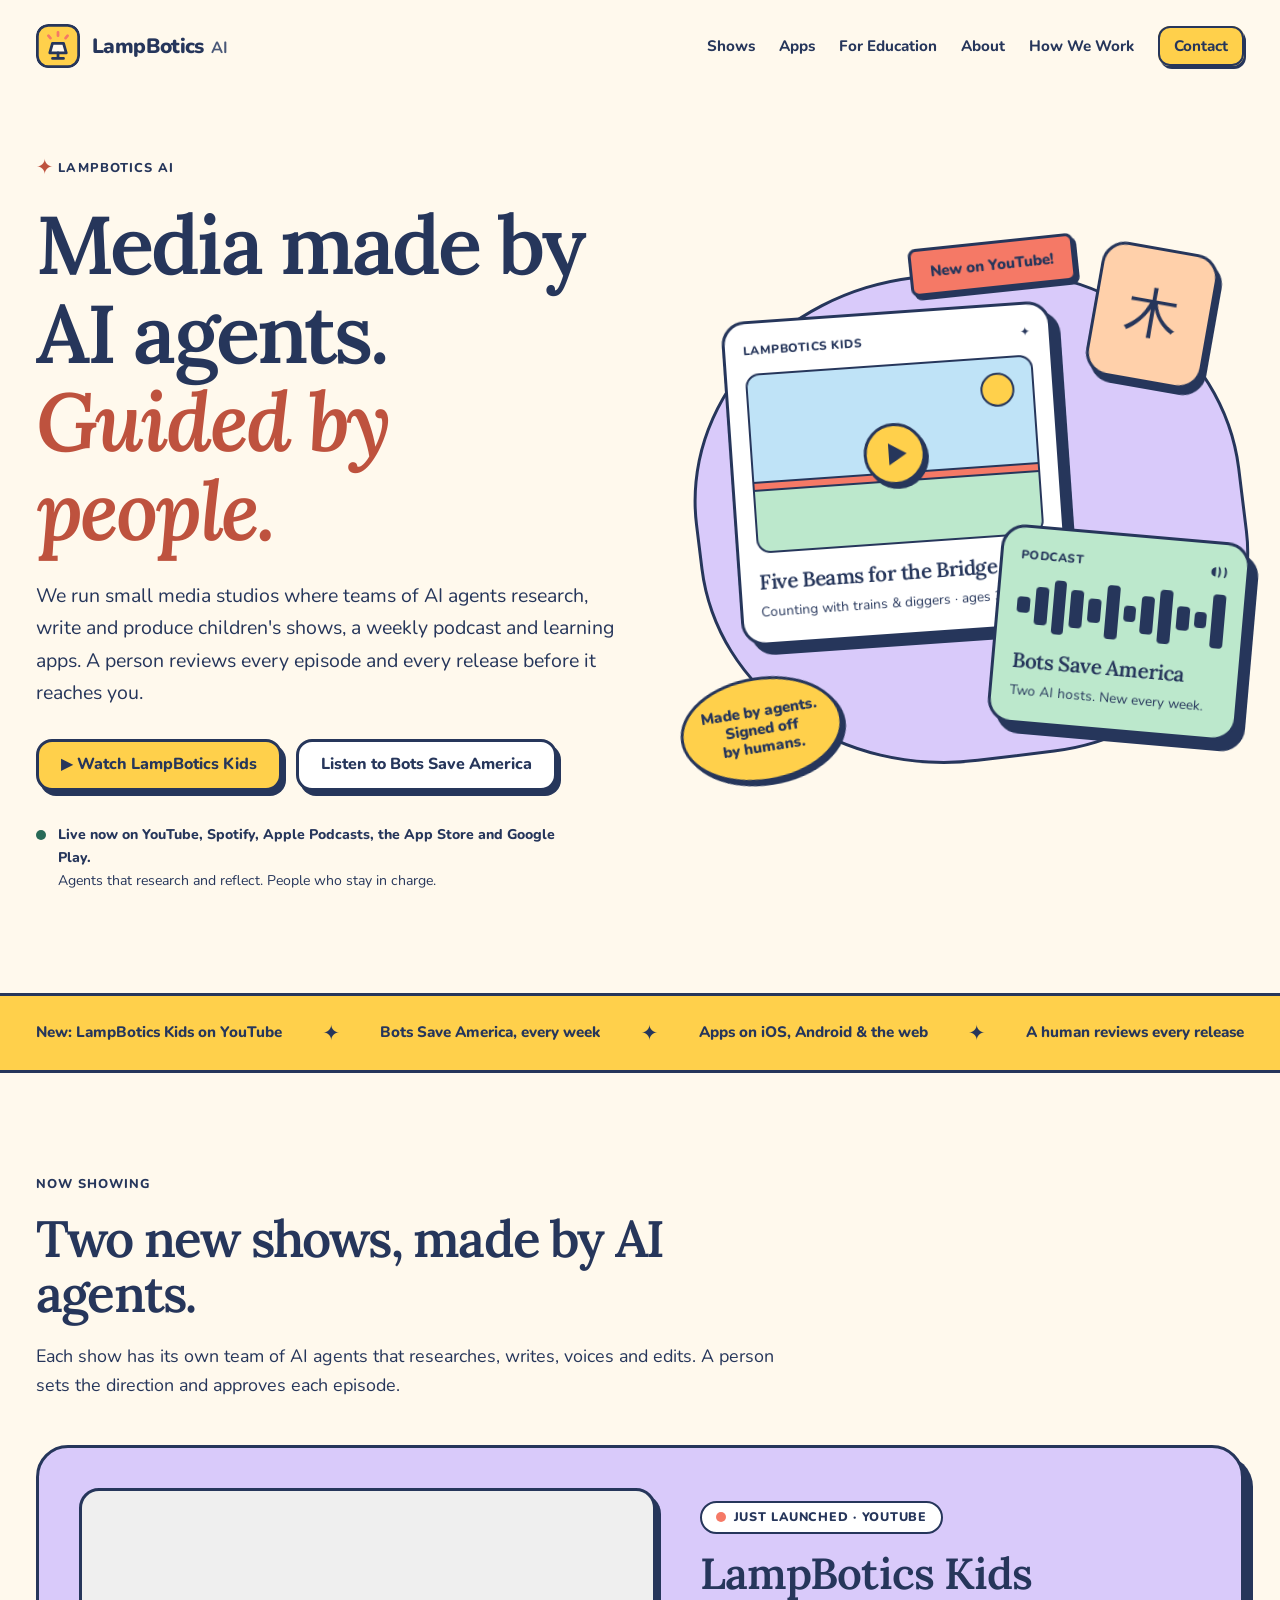
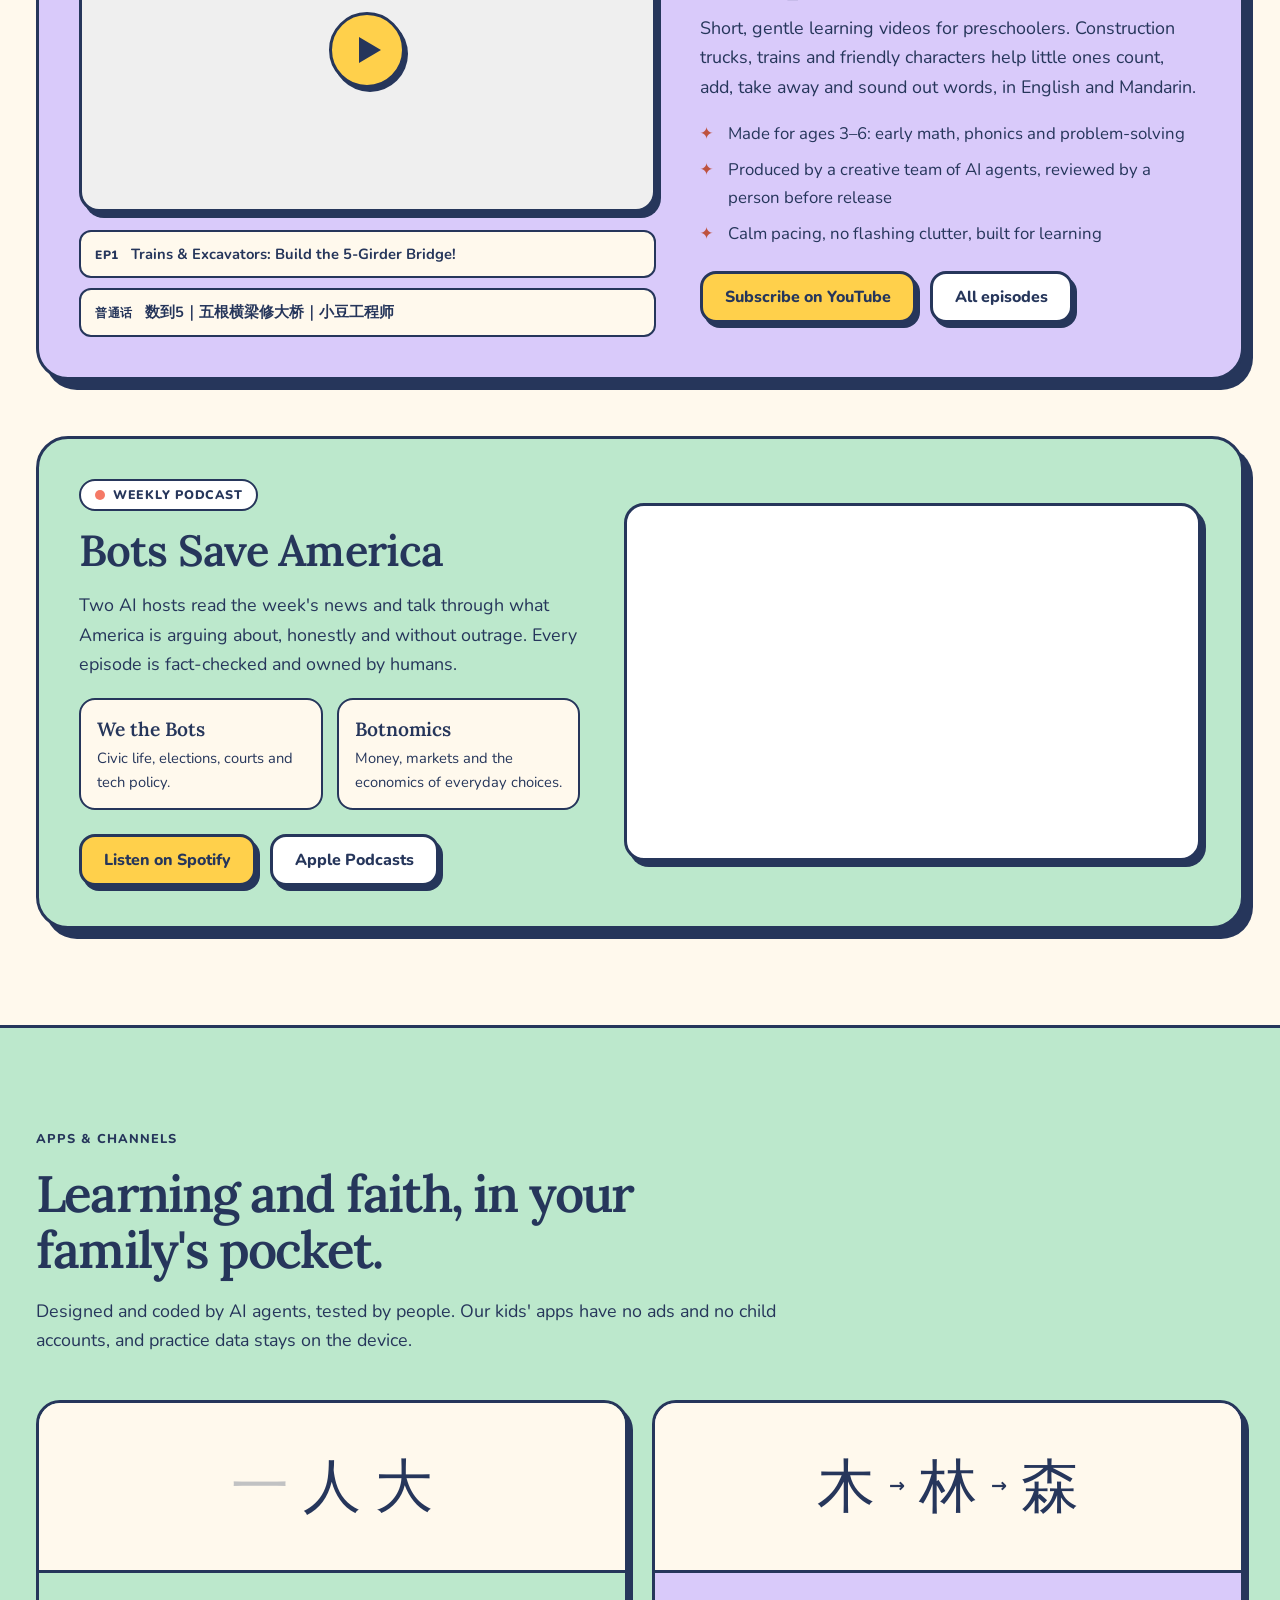
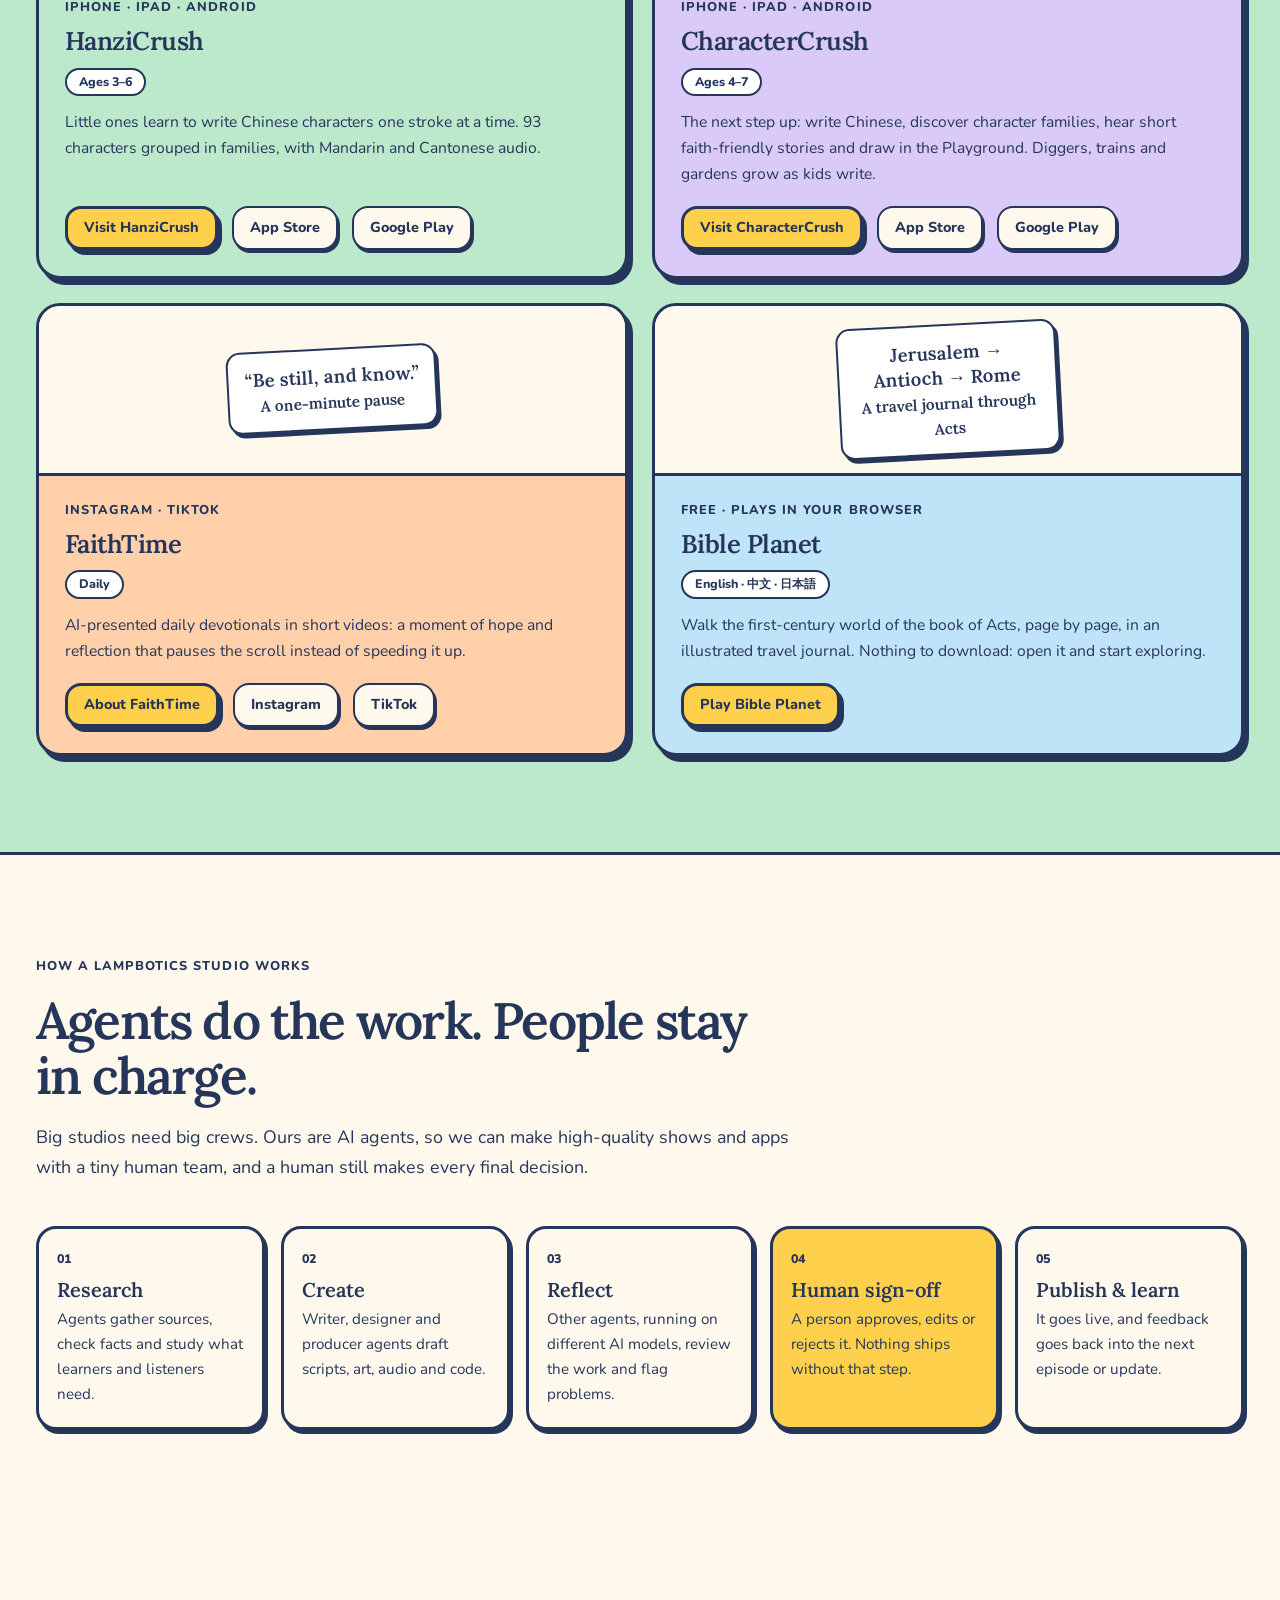
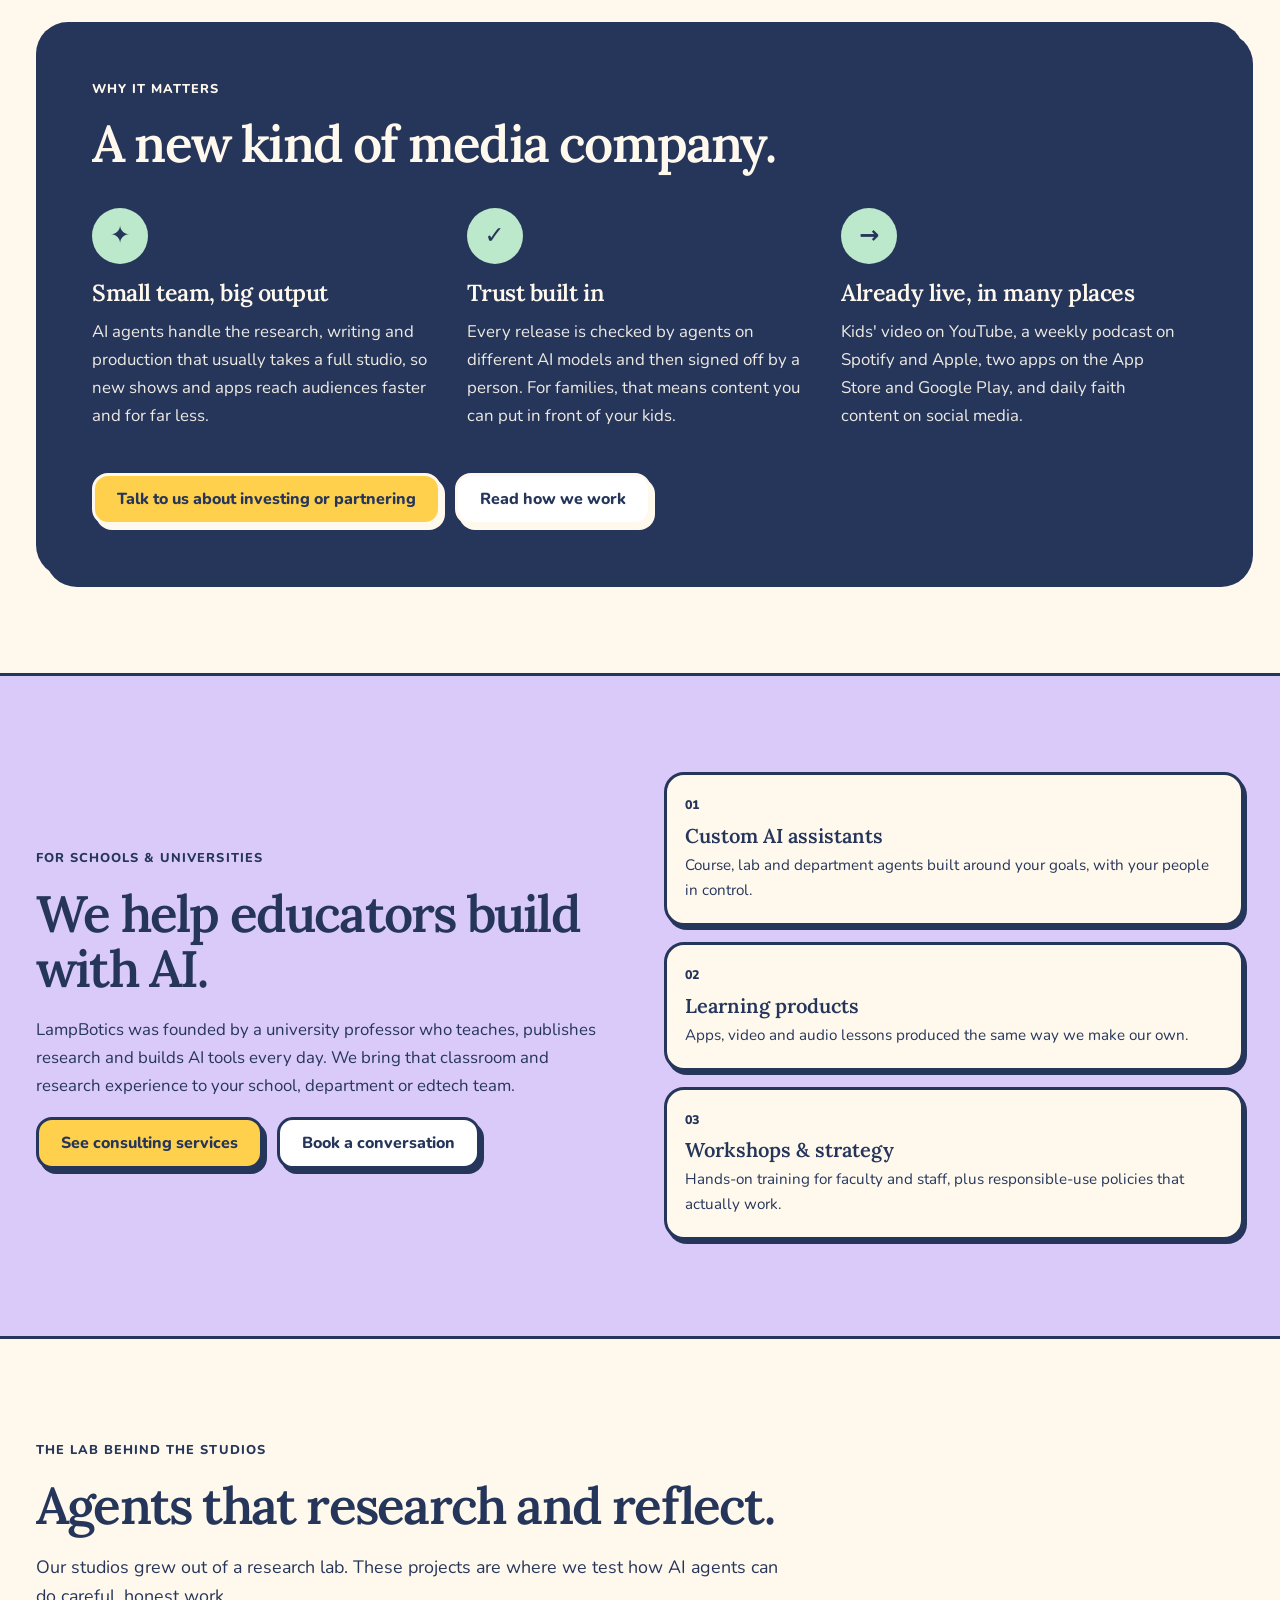
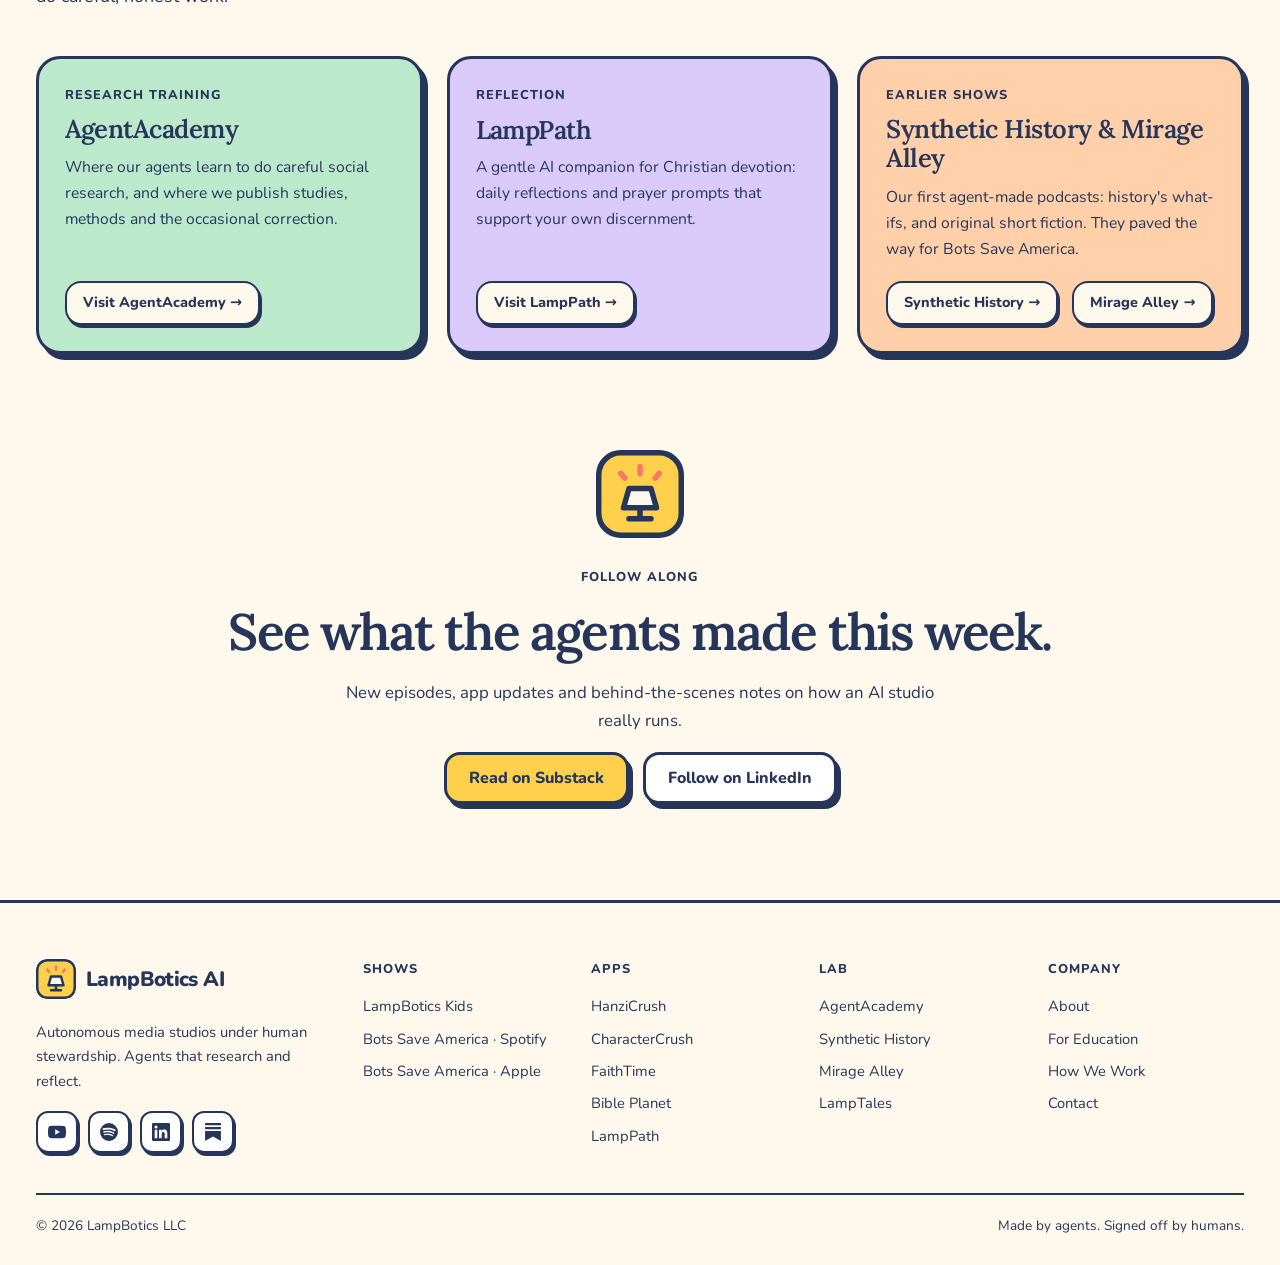
==== commit 6701b2e1: "Add Bible Planet to apps, footer and About Co-Authored-By: Claude Opus 5.5 <noreply@anthropic.com>" ====
--- a/index.html
+++ b/index.html
@@ -85,7 +85,7 @@
       <div class="container">
         <span>New: LampBotics Kids on YouTube</span><b aria-hidden="true">✦</b>
         <span>Bots Save America, every week</span><b aria-hidden="true">✦</b>
-        <span>2 kids' apps on iOS &amp; Android</span><b aria-hidden="true">✦</b>
+        <span>Apps on iOS, Android &amp; the web</span><b aria-hidden="true">✦</b>
         <span>A human reviews every release</span>
       </div>
     </div>
@@ -154,10 +154,10 @@
         <div class="section-header" data-animate>
           <p class="eyebrow">Apps &amp; channels</p>
           <h2>Learning and faith, in your family's pocket.</h2>
-          <p>Our apps were designed and coded by AI agents and tested by people. No ads, no child accounts, and practice data stays on the device.</p>
-        </div>
-
-        <div class="grid grid--3">
+          <p>Designed and coded by AI agents, tested by people. Our kids' apps have no ads and no child accounts, and practice data stays on the device.</p>
+        </div>
+
+        <div class="grid grid--2">
           <article class="card app-card">
             <div class="app-card__art" aria-hidden="true"><span class="ghost">一</span><span>人</span><span>大</span></div>
             <div class="app-card__body">
@@ -199,6 +199,19 @@
                 <a href="/products/faithtime/" class="btn btn--primary btn--small">About FaithTime</a>
                 <a href="https://www.instagram.com/faithtimeaiagents/" class="btn btn--ghost btn--small" target="_blank" rel="noopener">Instagram</a>
                 <a href="https://www.tiktok.com/@faithtime.ai" class="btn btn--ghost btn--small" target="_blank" rel="noopener">TikTok</a>
+              </div>
+            </div>
+          </article>
+
+          <article class="card app-card app-card--sky">
+            <div class="app-card__art app-card__art--faith" aria-hidden="true"><span>Jerusalem → Antioch → Rome<br><small>A travel journal through Acts</small></span></div>
+            <div class="app-card__body">
+              <span class="card__subtitle">Free · plays in your browser</span>
+              <h3 class="card__title">Bible Planet</h3>
+              <span class="age-pill">English · 中文 · 日本語</span>
+              <p class="card__description">Walk the first-century world of the book of Acts, page by page, in an illustrated travel journal. Nothing to download: open it and start exploring.</p>
+              <div class="btn-row">
+                <a href="https://bibleplanet.lampbotics.com/" class="btn btn--primary btn--small" target="_blank" rel="noopener">Play Bible Planet</a>
               </div>
             </div>
           </article>
@@ -348,6 +361,7 @@
             <a href="https://hanzicrush.lampbotics.com/" class="footer__link" target="_blank" rel="noopener">HanziCrush</a>
             <a href="https://charactercrush.lampbotics.com/" class="footer__link" target="_blank" rel="noopener">CharacterCrush</a>
             <a href="/products/faithtime/" class="footer__link">FaithTime</a>
+            <a href="https://bibleplanet.lampbotics.com/" class="footer__link" target="_blank" rel="noopener">Bible Planet</a>
             <a href="https://path.lampbotics.com/" class="footer__link" target="_blank" rel="noopener">LampPath</a>
           </nav>
         </div>
--- a/assets/css/styles.css
+++ b/assets/css/styles.css
@@ -340,6 +340,7 @@
 .app-card__art .ghost { opacity: .28; }
 .app-card__art--faith { font-family: var(--font-display); font-size: 1.15rem; font-weight: 600; text-align: center; padding: 20px; line-height: 1.35; }
 .app-card__art--faith span { display: block; max-width: 220px; border: var(--border-thin); border-radius: 14px; background: var(--white); padding: 14px 16px; box-shadow: var(--shadow-sm); transform: rotate(-3deg); }
+.grid > .card.app-card--sky { background: var(--sky); }
 .app-card__body { padding: 24px 26px 26px; display: flex; flex-direction: column; flex: 1; width: 100%; }
 .app-card__body .btn-row { margin-top: auto; }
 .age-pill { display: inline-block; align-self: flex-start; border: var(--border-thin); border-radius: 999px; padding: 2px 12px; font-size: .78rem; font-weight: 800; background: var(--white); margin-bottom: 14px; }
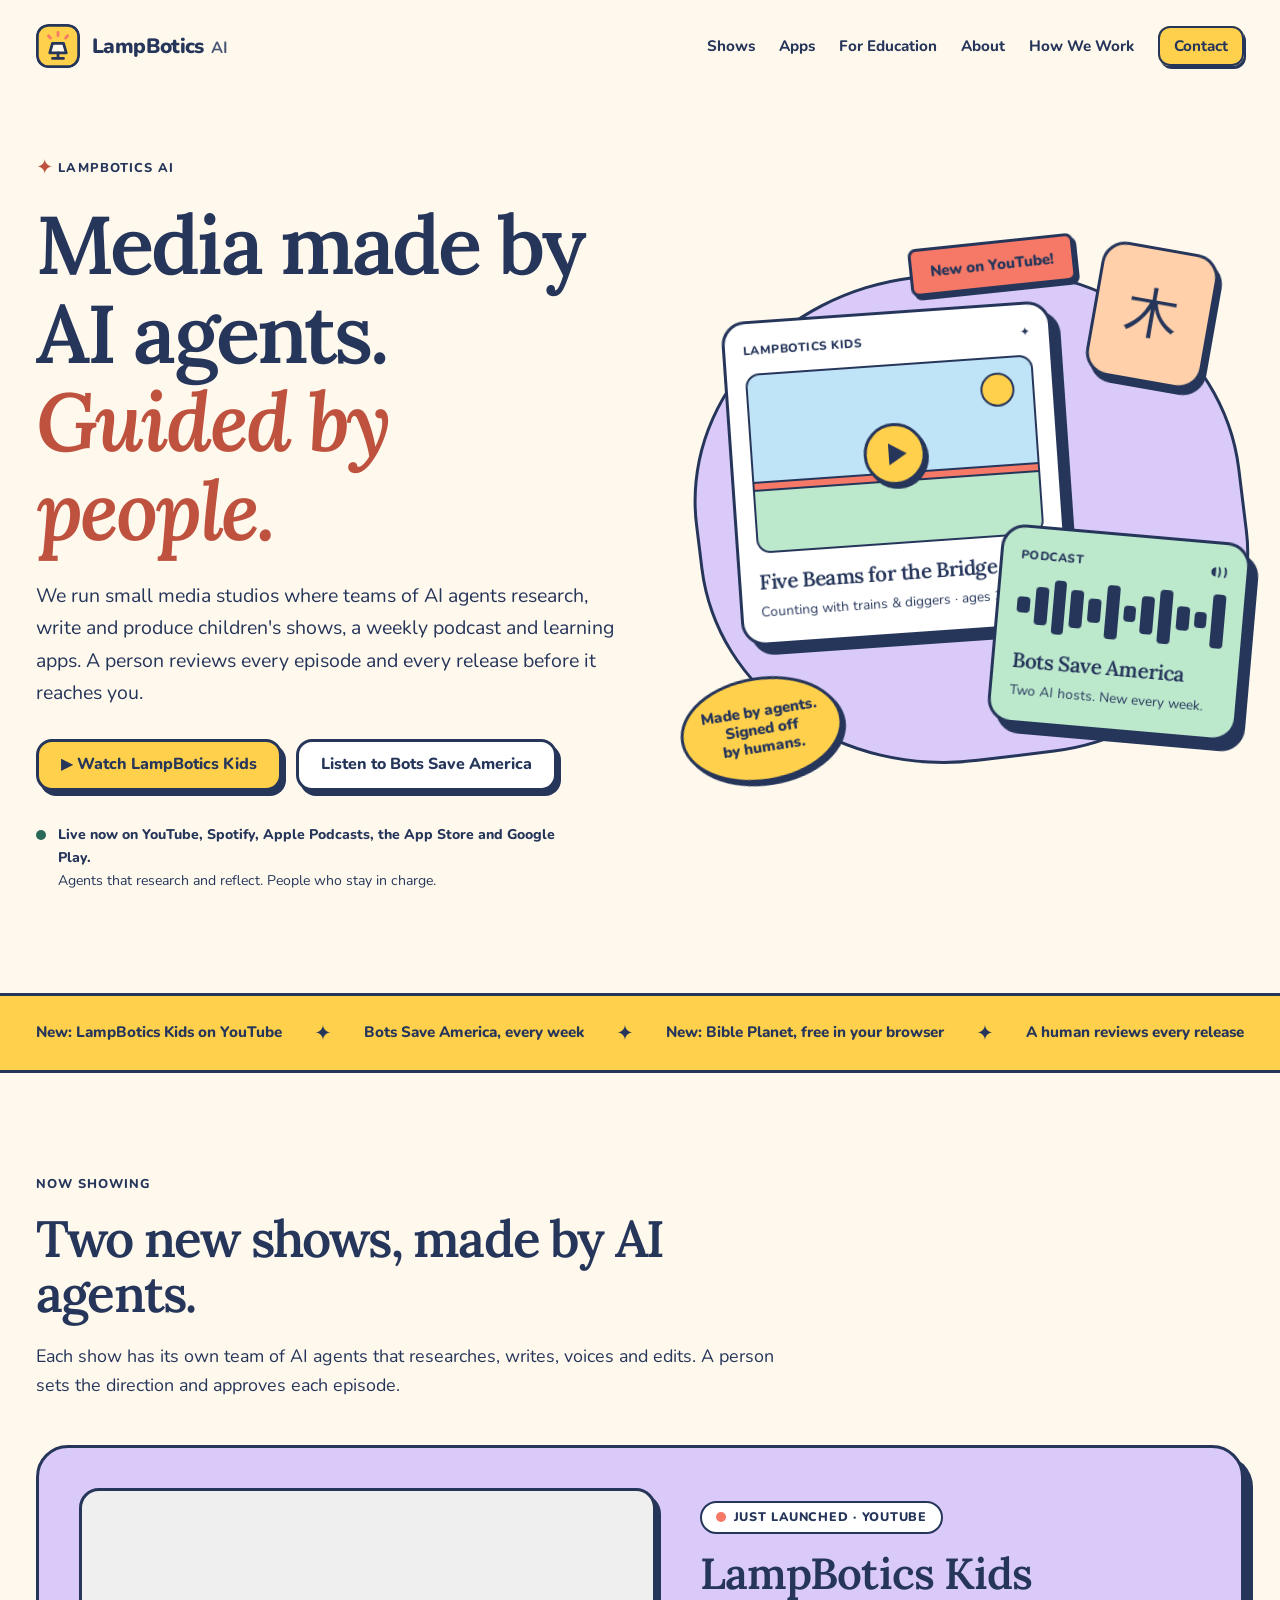
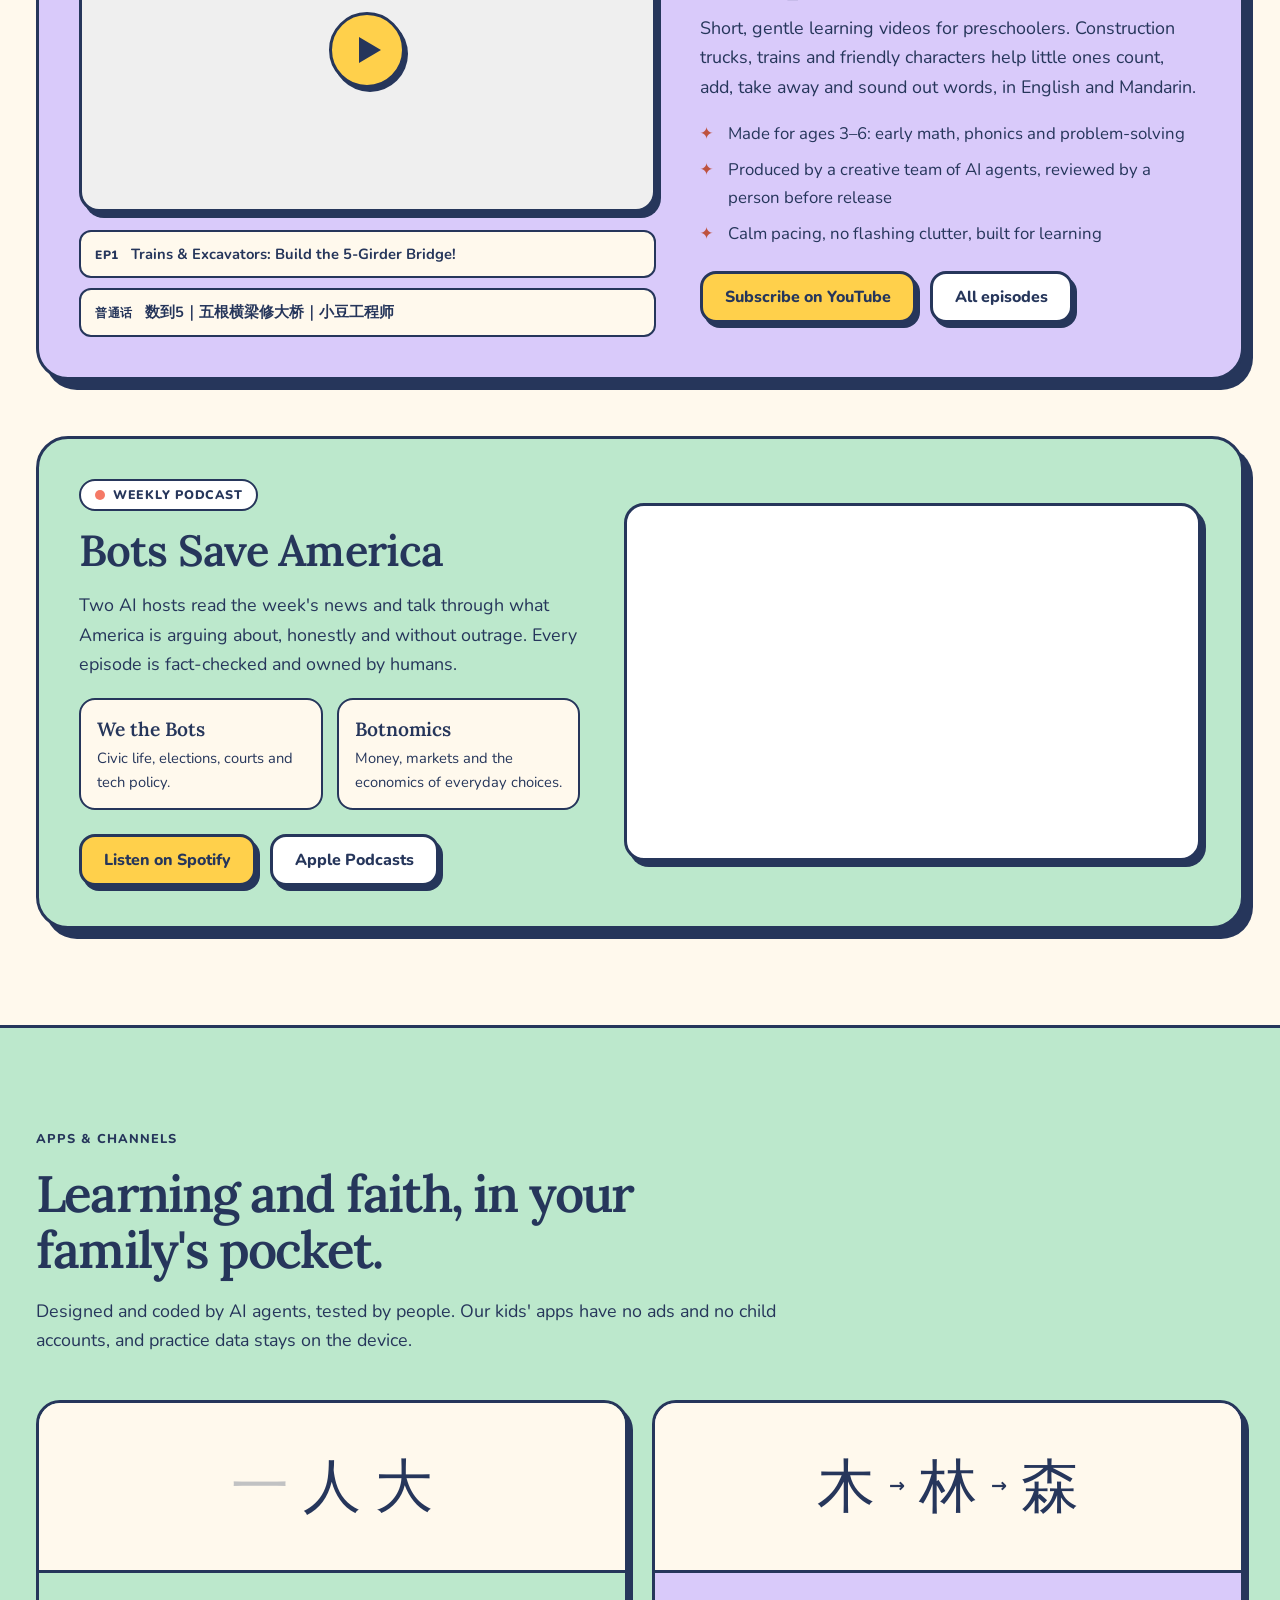
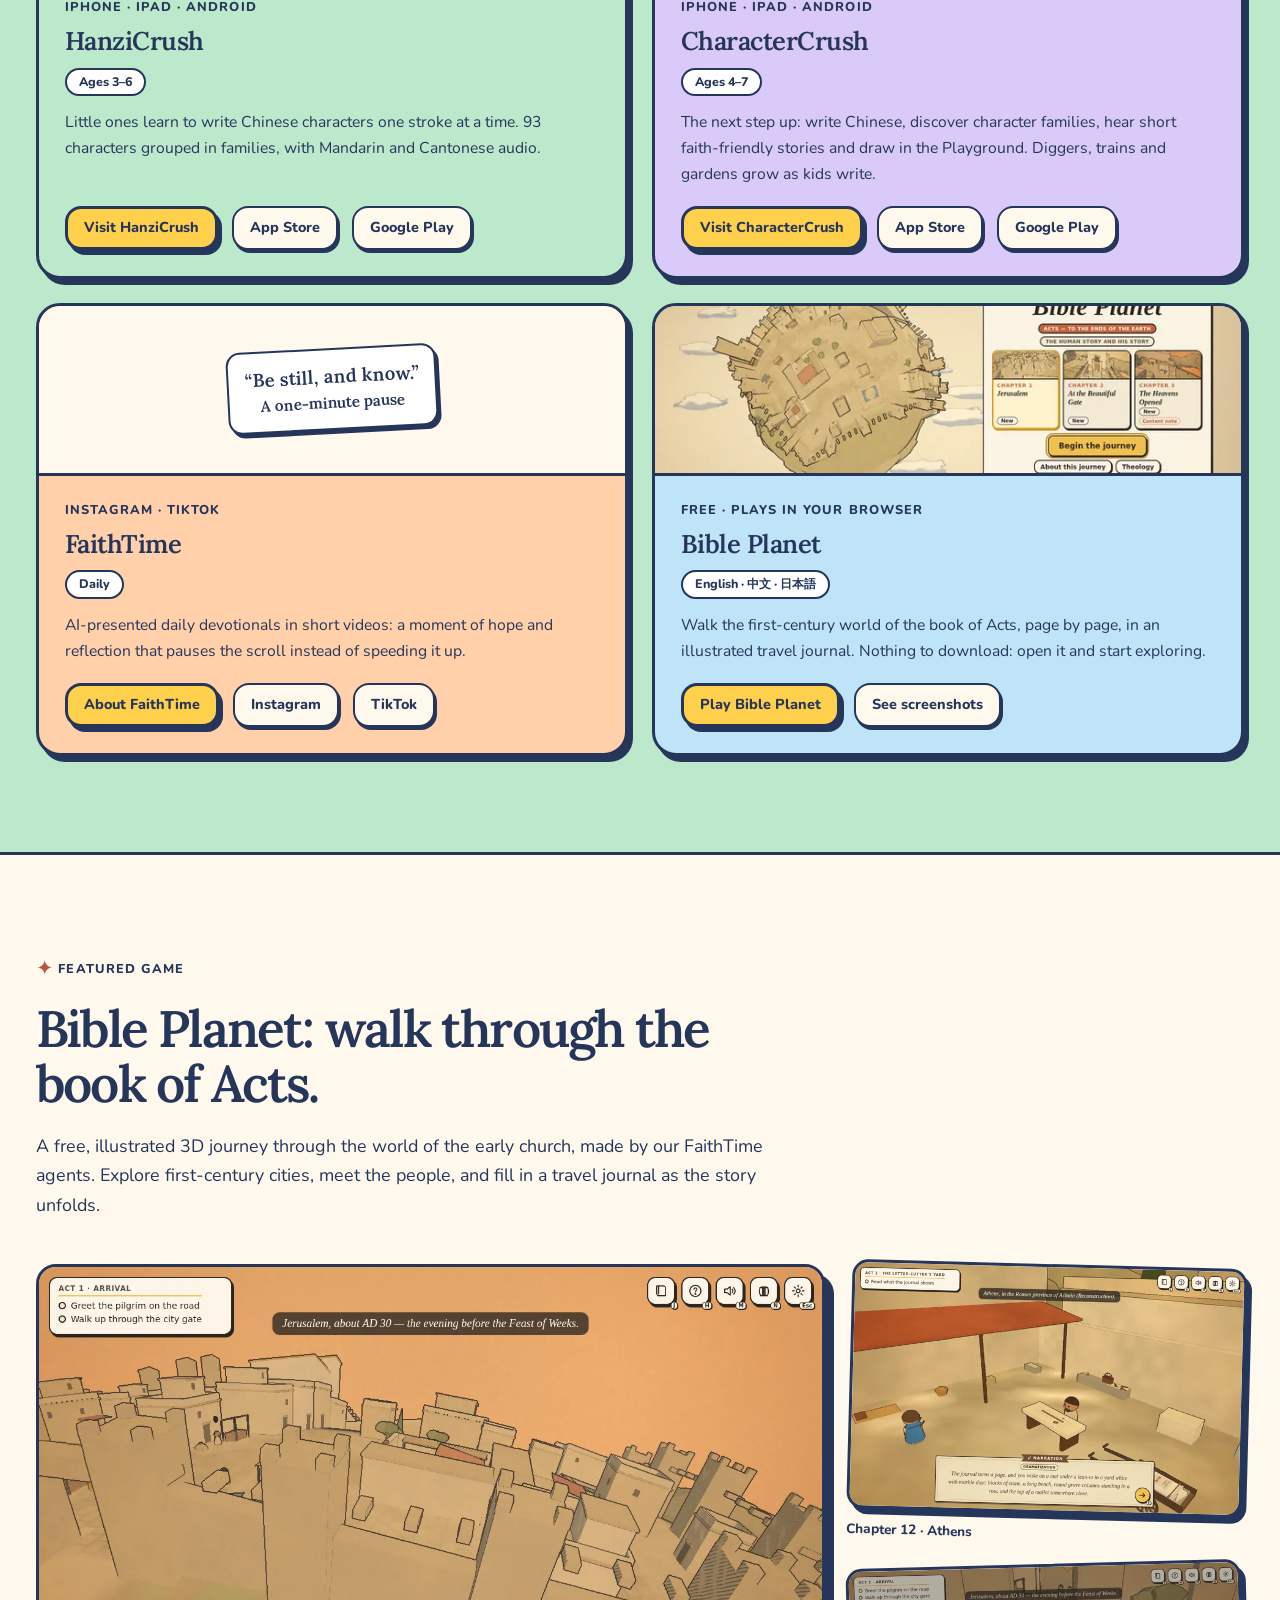
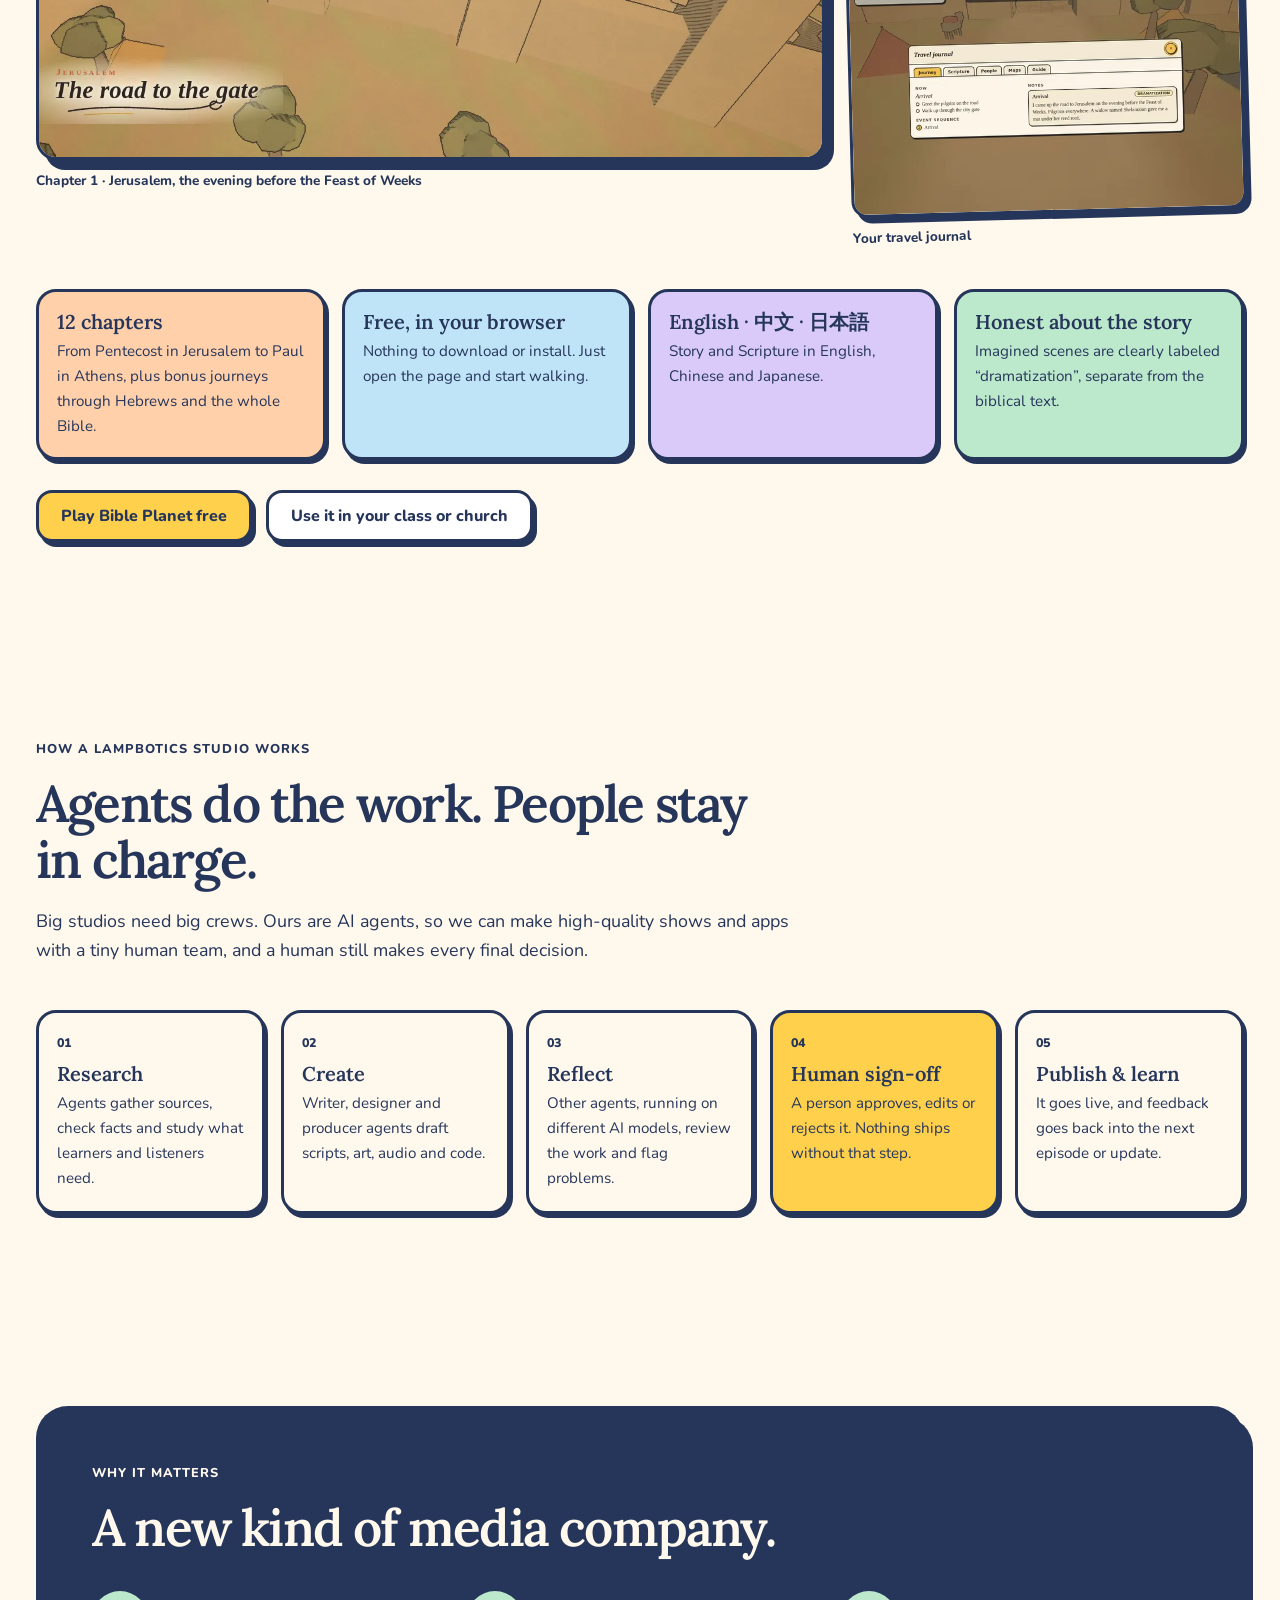
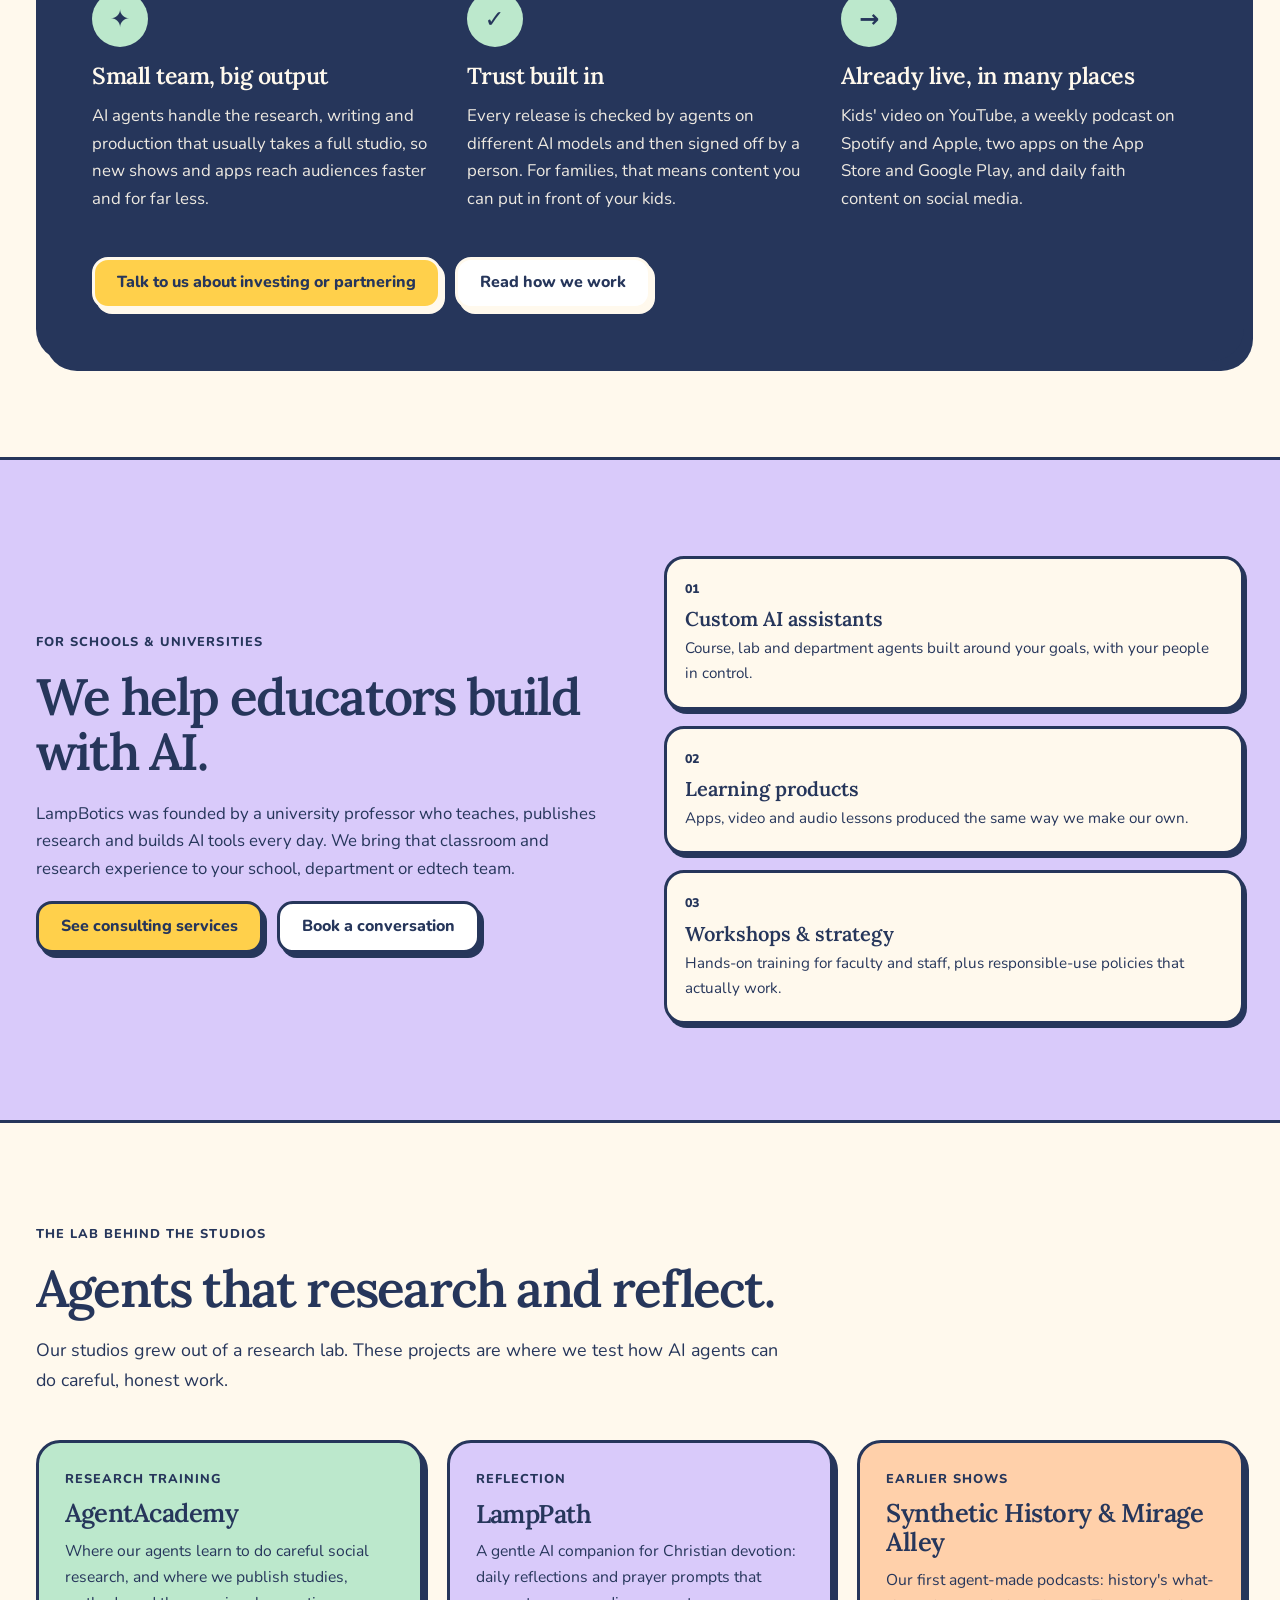
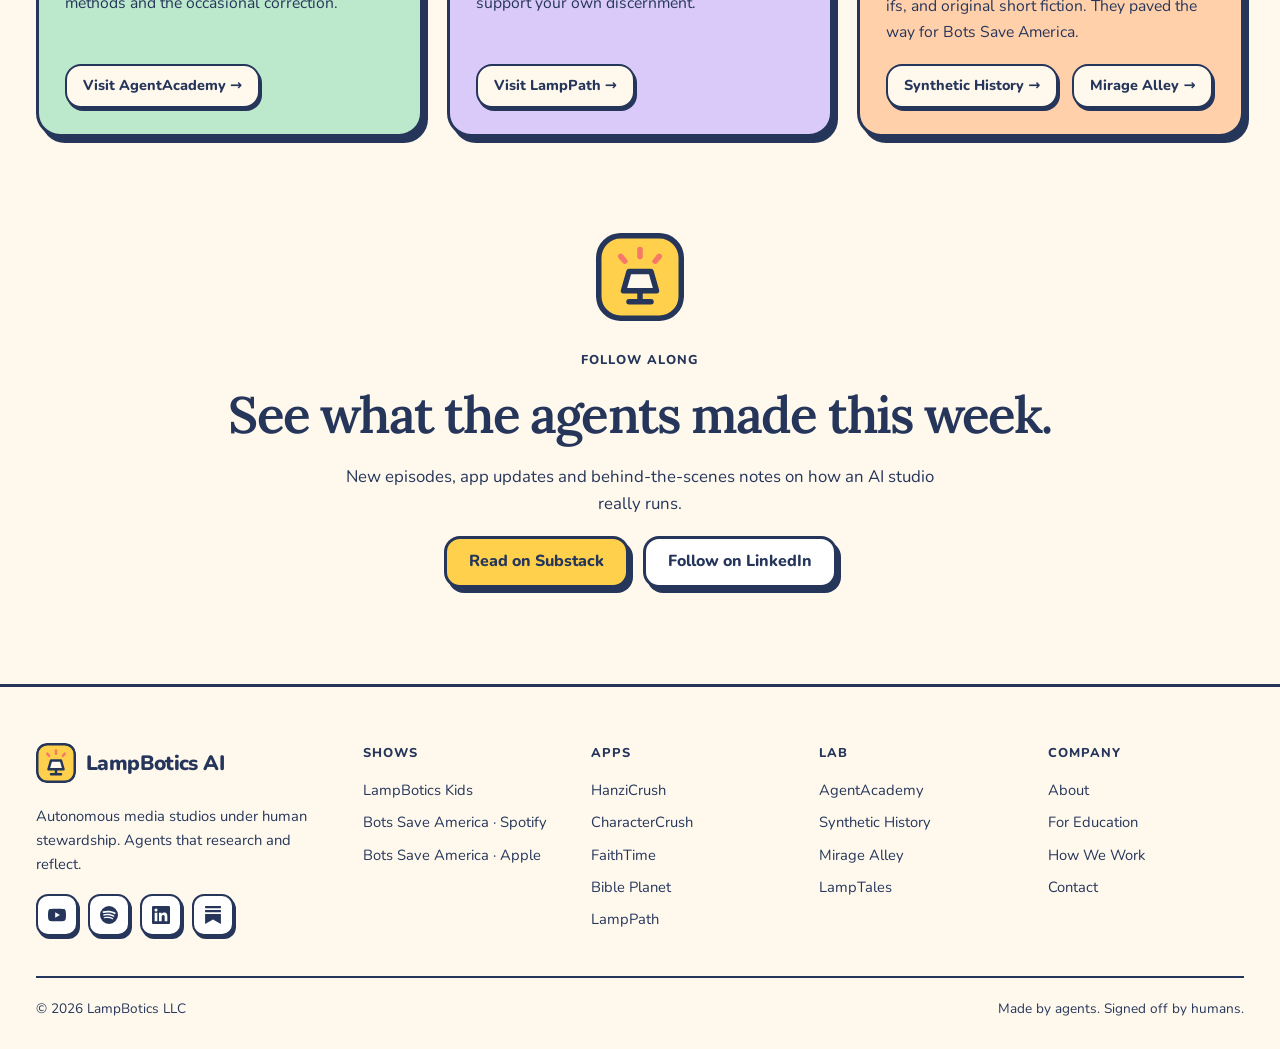
==== commit 49fd4dd7: "Feature Bible Planet with in-game screenshots Add a featured section on the homepage with gameplay s" ====
--- a/index.html
+++ b/index.html
@@ -85,7 +85,7 @@
       <div class="container">
         <span>New: LampBotics Kids on YouTube</span><b aria-hidden="true">✦</b>
         <span>Bots Save America, every week</span><b aria-hidden="true">✦</b>
-        <span>Apps on iOS, Android &amp; the web</span><b aria-hidden="true">✦</b>
+        <span>New: Bible Planet, free in your browser</span><b aria-hidden="true">✦</b>
         <span>A human reviews every release</span>
       </div>
     </div>
@@ -204,7 +204,7 @@
           </article>
 
           <article class="card app-card app-card--sky">
-            <div class="app-card__art app-card__art--faith" aria-hidden="true"><span>Jerusalem → Antioch → Rome<br><small>A travel journal through Acts</small></span></div>
+            <div class="app-card__art app-card__art--shot" aria-hidden="true"><img src="/assets/images/bibleplanet/title-sm.webp" width="640" height="400" alt="" loading="lazy"></div>
             <div class="app-card__body">
               <span class="card__subtitle">Free · plays in your browser</span>
               <h3 class="card__title">Bible Planet</h3>
@@ -212,9 +212,49 @@
               <p class="card__description">Walk the first-century world of the book of Acts, page by page, in an illustrated travel journal. Nothing to download: open it and start exploring.</p>
               <div class="btn-row">
                 <a href="https://bibleplanet.lampbotics.com/" class="btn btn--primary btn--small" target="_blank" rel="noopener">Play Bible Planet</a>
+                <a href="#bibleplanet" class="btn btn--ghost btn--small">See screenshots</a>
               </div>
             </div>
           </article>
+        </div>
+      </div>
+    </section>
+
+    <!-- Featured: Bible Planet -->
+    <section class="section container" id="bibleplanet">
+      <div class="section-header" data-animate>
+        <p class="eyebrow"><span class="spark" aria-hidden="true">✦</span>Featured game</p>
+        <h2>Bible Planet: walk through the book of Acts.</h2>
+        <p>A free, illustrated 3D journey through the world of the early church, made by our FaithTime agents. Explore first-century cities, meet the people, and fill in a travel journal as the story unfolds.</p>
+      </div>
+
+      <div class="showcase" data-animate>
+        <figure class="showcase__main">
+          <img src="/assets/images/bibleplanet/jerusalem.webp" width="1280" height="800" loading="lazy" alt="Bible Planet gameplay: an evening view over the walls and rooftops of Jerusalem around AD 30, with the quest list 'Greet the pilgrim on the road' in the corner.">
+          <figcaption>Chapter 1 · Jerusalem, the evening before the Feast of Weeks</figcaption>
+        </figure>
+        <div class="showcase__side">
+          <figure>
+            <img src="/assets/images/bibleplanet/athens-sm.webp" width="640" height="400" loading="lazy" alt="A stonecutter's yard in Athens, with a narration card describing marble dust and the tap of a mallet.">
+            <figcaption>Chapter 12 · Athens</figcaption>
+          </figure>
+          <figure>
+            <img src="/assets/images/bibleplanet/journal-sm.webp" width="640" height="400" loading="lazy" alt="The in-game travel journal, with tabs for Journey, Scripture, People, Maps and Guide.">
+            <figcaption>Your travel journal</figcaption>
+          </figure>
+        </div>
+      </div>
+
+      <div class="showcase__facts" data-animate>
+        <ul class="facts">
+          <li><strong>12 chapters</strong>From Pentecost in Jerusalem to Paul in Athens, plus bonus journeys through Hebrews and the whole Bible.</li>
+          <li><strong>Free, in your browser</strong>Nothing to download or install. Just open the page and start walking.</li>
+          <li><strong>English · 中文 · 日本語</strong>Story and Scripture in English, Chinese and Japanese.</li>
+          <li><strong>Honest about the story</strong>Imagined scenes are clearly labeled “dramatization”, separate from the biblical text.</li>
+        </ul>
+        <div class="btn-row">
+          <a href="https://bibleplanet.lampbotics.com/" class="btn btn--primary" target="_blank" rel="noopener">Play Bible Planet free</a>
+          <a href="/contact.html" class="btn btn--secondary">Use it in your class or church</a>
         </div>
       </div>
     </section>
--- a/assets/css/styles.css
+++ b/assets/css/styles.css
@@ -457,6 +457,38 @@
 .footer__social svg { width: 18px; height: 18px; }
 .footer__bottom { display: flex; justify-content: space-between; gap: 16px; flex-wrap: wrap; border-top: 2px solid var(--ink); margin-top: 40px; padding-top: 20px; font-size: .85rem; }
 .footer__bottom p { margin: 0; }
+
+
+/* ---------- Showcase (Bible Planet) ---------- */
+.showcase { display: grid; grid-template-columns: 2fr 1fr; gap: 24px; align-items: start; }
+.showcase figure { margin: 0; }
+.showcase img { width: 100%; border: var(--border); border-radius: 20px; background: var(--paper-deep); }
+.showcase__main img { box-shadow: var(--shadow-lg); }
+.showcase__side { display: grid; gap: 18px; }
+.showcase__side img { box-shadow: var(--shadow); border-radius: 16px; }
+.showcase__side figure:nth-child(1) { transform: rotate(1.5deg); }
+.showcase__side figure:nth-child(2) { transform: rotate(-1.5deg); }
+.showcase__side figure:nth-child(3) { transform: rotate(1deg); }
+.showcase figcaption { font-size: .85rem; font-weight: 750; margin-top: 10px; }
+.showcase__facts { margin-top: 44px; }
+.facts { list-style: none; padding: 0; margin: 0 0 30px; display: grid; grid-template-columns: repeat(4, minmax(0, 1fr)); gap: 16px; }
+.facts li { background: var(--peach); border: var(--border); border-radius: 20px; padding: 18px; box-shadow: var(--shadow-sm); font-size: .95rem; }
+.facts li:nth-child(2) { background: var(--sky); }
+.facts li:nth-child(3) { background: var(--lavender); }
+.facts li:nth-child(4) { background: var(--mint); }
+.facts strong { display: block; font-family: var(--font-display); font-weight: 600; font-size: 1.25rem; line-height: 1.15; margin-bottom: 6px; }
+.app-card__art--shot { padding: 0; overflow: hidden; }
+.app-card__art--shot img { width: 100%; height: 100%; object-fit: cover; }
+@media (max-width: 1000px) {
+  .showcase { grid-template-columns: 1fr; }
+  .showcase__side { grid-template-columns: repeat(2, minmax(0, 1fr)); }
+  .facts { grid-template-columns: repeat(2, minmax(0, 1fr)); }
+}
+@media (max-width: 760px) {
+  .showcase__side { grid-template-columns: 1fr 1fr; }
+  .showcase__side figure { transform: none !important; }
+  .facts { grid-template-columns: 1fr; }
+}
 
 /* ---------- Motion ---------- */
 @keyframes slideUp { from { opacity: 0; transform: translateY(18px); } to { opacity: 1; transform: none; } }
